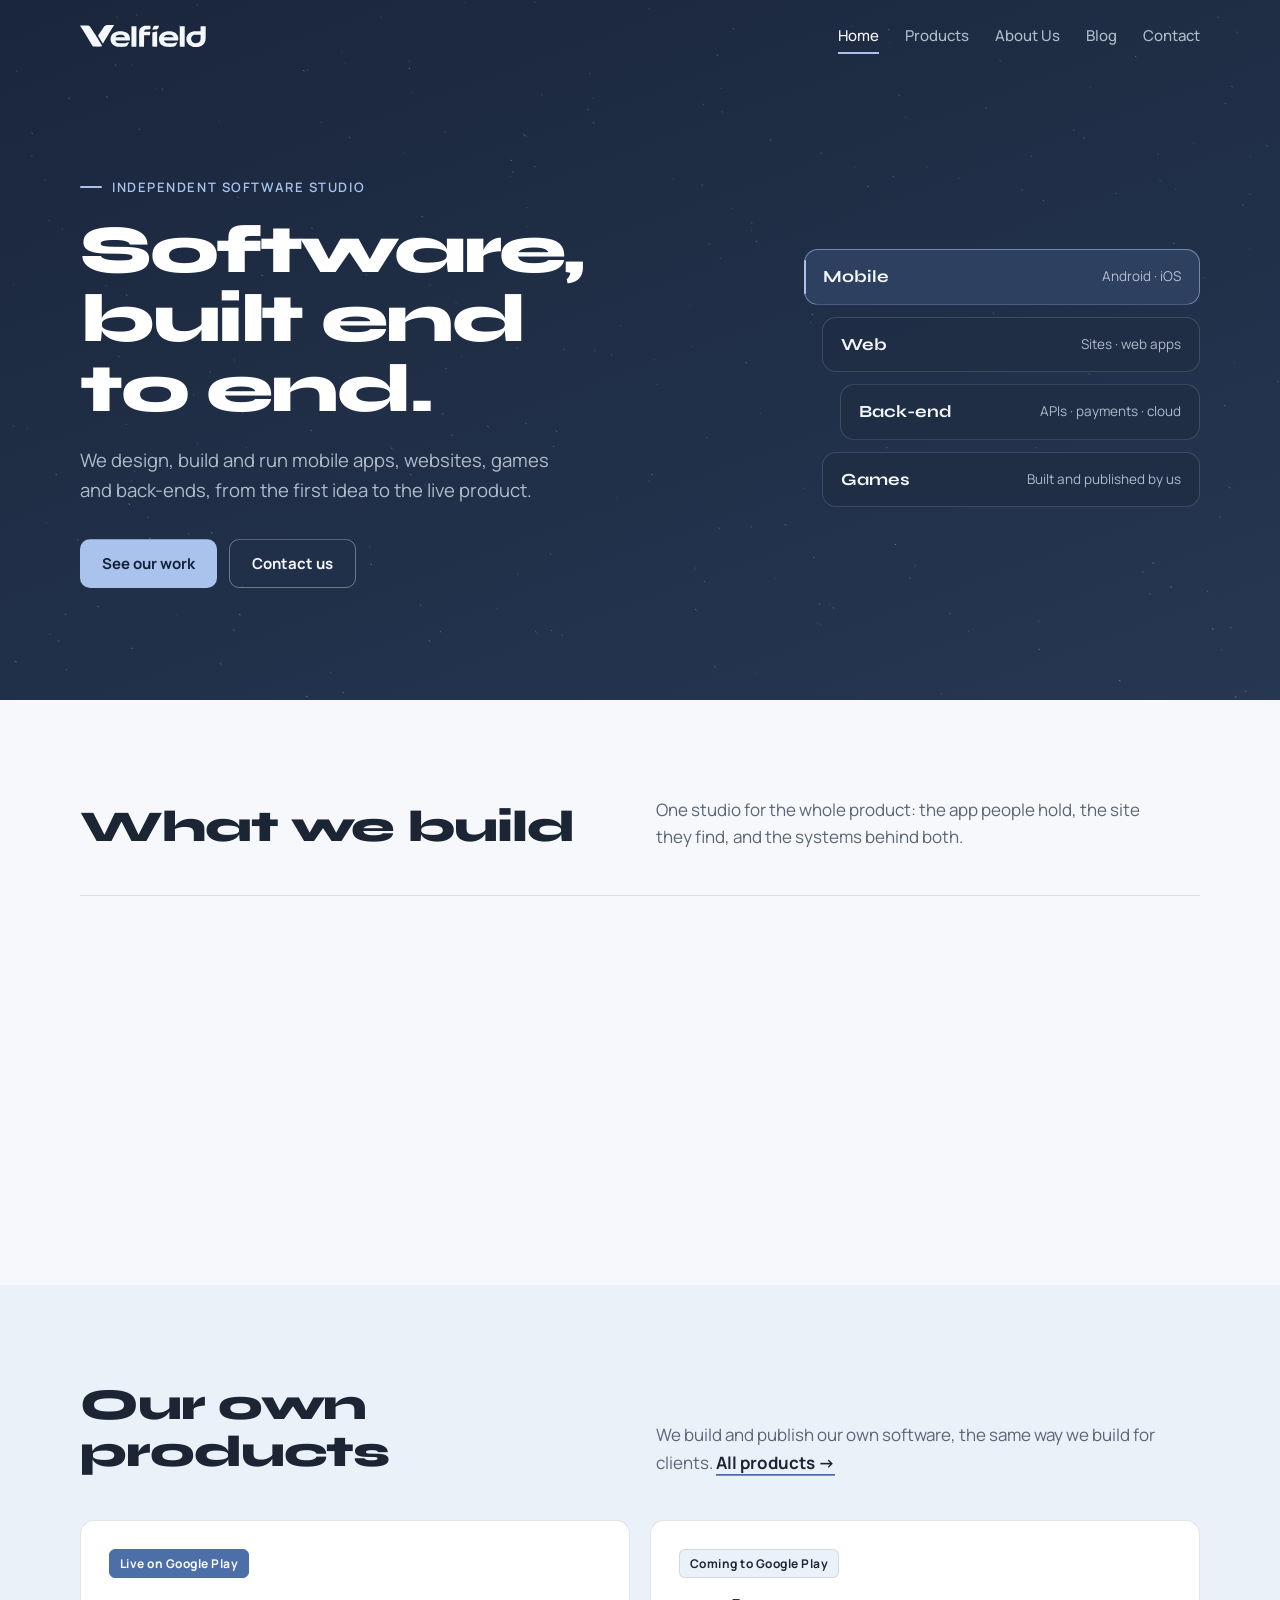
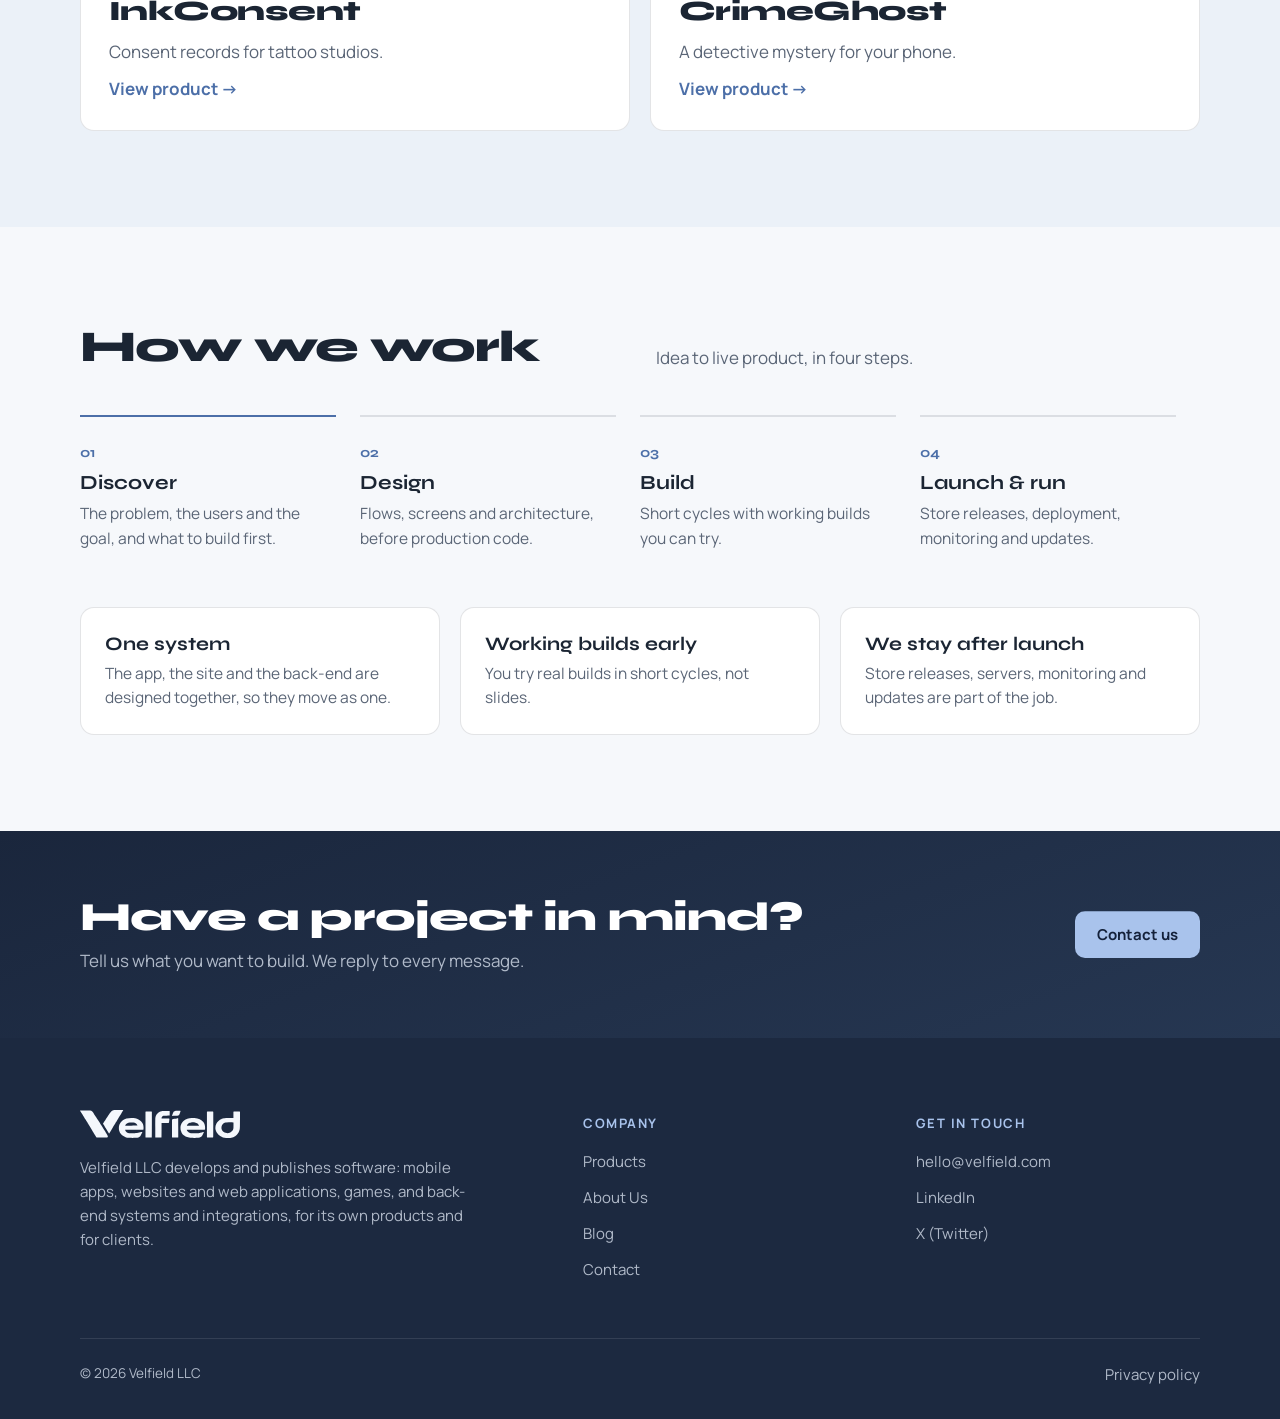
==== index.html @ 85342c50 "Soft blue palette: soft navy dark sections, light blue-white pages, muted steel-blue and pale blue a" ====
<!doctype html>
<html lang="en">
<head>
<meta charset="utf-8">
<meta name="viewport" content="width=device-width, initial-scale=1, viewport-fit=cover">
<title>Velfield: software, built end to end</title>
<meta name="description" content="Velfield LLC is an independent software studio building mobile apps, websites, games, back-ends and integrations, from the first idea to the live product.">
<meta name="theme-color" content="#1C2940">
<link rel="canonical" href="https://velfield.com/">
<meta property="og:type" content="website">
<meta property="og:site_name" content="Velfield">
<meta property="og:title" content="Velfield: software, built end to end">
<meta property="og:description" content="Velfield LLC is an independent software studio building mobile apps, websites, games, back-ends and integrations, from the first idea to the live product.">
<meta property="og:url" content="https://velfield.com/">
<meta property="og:image" content="https://velfield.com/og.png">
<meta property="og:image:width" content="1200">
<meta property="og:image:height" content="630">
<meta name="twitter:card" content="summary_large_image">
<meta name="twitter:site" content="@velfield">
<link rel="icon" href="/favicon.ico" sizes="48x48">
<link rel="icon" href="/favicon.svg" type="image/svg+xml">
<link rel="apple-touch-icon" href="/apple-touch-icon.png">
<link rel="manifest" href="/site.webmanifest">
<link rel="preconnect" href="https://fonts.googleapis.com">
<link rel="preconnect" href="https://fonts.gstatic.com" crossorigin>
<link rel="stylesheet" href="https://fonts.googleapis.com/css2?family=Syne:wght@600;700;800&family=Manrope:wght@400;500;600;700&display=swap">
<link rel="stylesheet" href="/assets/site.css?v=e7aa73ef">
<script>document.documentElement.classList.add('js')</script>
<script type="application/ld+json">{"@context":"https://schema.org","@type":"Organization","name":"Velfield LLC","url":"https://velfield.com/","logo":"https://velfield.com/icon-512.png","image":"https://velfield.com/og.png","email":"hello@velfield.com","description":"Velfield LLC develops and publishes software: mobile apps, websites and web applications, games, and back-end systems and integrations, for its own products and for clients.","founder":{"@type":"Person","name":"Yohanes Debebe Yilma","jobTitle":"Founder","email":"yohanes@velfield.com"},"sameAs":["https://www.linkedin.com/company/velfield/","https://x.com/velfield"]}</script>
</head>
<body>
<a class="skip" href="#main">Skip to content</a>
<header class="top" id="top">
  <div class="wrap bar">
    <a class="brand" href="/" aria-label="Velfield home"><svg class="wm" viewBox="696 483 2953 517" fill="currentColor" role="img" aria-label="Velfield"><path fill-rule="evenodd" d="M3471.0 998.6C3500.9 994.6 3520.6 989.1 3542.8 978.4C3569.1 965.6 3588.4 949.4 3607.5 923.8C3621.1 905.7 3633.6 880.2 3640.0 857.5C3642.9 847.1 3645.6 835.2 3646.9 827.0C3649.8 808.5 3650.0 799.2 3650.0 659.8L3650.0 516.1L3647.4 514.1C3644.8 512.0 3643.9 512.0 3589.8 512.0L3534.8 512.0L3531.9 514.9L3529.0 517.8L3529.0 573.9L3529.0 630.0L3464.4 630.0C3392.7 630.0 3378.2 630.7 3354.5 635.6C3342.7 638.0 3325.3 643.1 3317.2 646.6C3315.5 647.4 3312.3 648.7 3310.2 649.6C3268.9 667.4 3233.3 699.8 3213.2 738.1C3200.9 761.7 3195.5 783.7 3195.6 810.5C3195.7 826.6 3196.1 830.3 3199.9 849.0C3200.8 853.4 3205.2 867.6 3207.0 871.5C3218.4 897.8 3229.7 914.6 3248.9 933.5C3262.7 947.1 3270.4 953.3 3284.2 962.0C3320.8 984.8 3351.5 995.3 3397.0 1000.4C3405.3 1001.4 3460.1 1000.0 3471.0 998.6ZM1737.0 996.6C1765.1 993.4 1782.1 987.8 1796.0 977.2C1805.6 969.9 1811.4 962.4 1819.0 947.7C1840.8 905.4 1846.0 894.8 1846.0 893.3C1846.0 890.7 1841.9 887.0 1839.0 887.0C1837.6 887.0 1831.7 888.6 1825.9 890.5C1800.6 899.1 1777.4 904.7 1748.5 909.1C1735.7 911.1 1729.5 911.3 1676.3 911.7C1621.0 912.1 1617.5 912.0 1606.0 910.1C1572.8 904.4 1549.3 890.4 1537.2 868.9C1532.4 860.4 1528.6 850.4 1529.4 848.4C1529.9 847.2 1556.5 847.0 1695.5 847.0C1842.0 847.0 1861.4 846.8 1864.0 845.5C1865.7 844.6 1867.0 843.8 1867.1 843.7C1867.1 843.6 1867.7 839.0 1868.5 833.5C1872.3 806.2 1867.8 766.0 1858.2 742.1C1842.8 703.5 1817.8 677.4 1776.1 656.1C1721.7 628.4 1625.1 621.7 1554.6 640.9C1524.3 649.2 1493.5 665.5 1470.8 685.3C1449.5 704.1 1433.4 727.9 1422.6 756.7C1411.6 786.3 1410.6 832.1 1420.2 866.5C1426.9 890.7 1439.5 914.0 1455.5 932.4C1478.1 958.3 1513.5 980.0 1546.9 988.6C1561.8 992.4 1575.4 995.0 1588.0 996.5C1605.2 998.4 1720.1 998.5 1737.0 996.6ZM2878.0 996.5C2901.0 993.9 2917.1 988.5 2931.7 978.8C2944.6 970.2 2948.9 963.5 2974.6 911.7C2979.2 902.5 2983.0 894.1 2983.0 893.2C2983.0 890.2 2980.1 887.0 2977.4 887.0C2976.0 887.0 2966.5 889.7 2956.2 892.9C2933.5 900.1 2925.5 902.2 2908.0 905.4C2874.8 911.5 2874.3 911.5 2810.0 911.5C2745.8 911.5 2746.2 911.5 2726.5 905.8C2708.0 900.5 2691.1 889.5 2681.3 876.5C2676.1 869.6 2669.4 856.3 2668.4 850.8L2667.8 847.0L2831.7 847.0C2951.5 847.0 2996.6 846.7 2999.0 845.9C3004.1 844.1 3005.0 840.6 3005.6 819.2C3006.5 790.5 3004.2 773.3 2995.8 747.1C2990.9 731.8 2981.9 714.5 2973.3 704.0C2937.7 660.2 2885.0 636.5 2811.0 631.0C2784.7 629.1 2745.6 630.4 2725.8 634.0C2722.6 634.5 2717.6 635.4 2714.8 635.9C2704.6 637.7 2691.4 641.2 2678.0 645.6C2618.7 665.5 2574.1 708.7 2558.9 761.0C2553.1 781.0 2551.6 791.6 2551.6 813.5C2551.7 837.3 2553.9 852.2 2560.7 873.0C2563.2 880.6 2569.7 896.7 2571.1 898.5C2571.5 899.0 2573.3 902.2 2575.1 905.5C2584.0 922.0 2602.5 943.2 2618.3 955.1C2627.8 962.2 2647.0 973.7 2657.1 978.4C2677.1 987.4 2703.0 994.0 2731.0 996.9C2735.1 997.4 2767.1 997.8 2802.0 997.9C2851.8 998.0 2868.2 997.7 2878.0 996.5ZM2010.3 992.2C2018.1 991.6 2019.3 991.2 2021.0 989.0C2022.9 986.6 2023.0 981.4 2023.0 752.2L2023.0 517.8L2020.1 514.9L2017.2 512.0L1964.0 512.0L1910.8 512.0L1907.9 514.9L1905.0 517.8L1905.0 752.3C1905.0 981.6 1905.0 986.8 1906.9 989.1L1908.8 991.5L1942.7 992.0C1996.1 992.9 2001.0 992.9 2010.3 992.2ZM2507.8 989.7L2510.0 987.7L2510.0 813.0C2510.0 638.9 2510.0 638.3 2508.0 636.5C2506.1 634.8 2505.2 634.7 2498.2 635.8C2494.0 636.4 2488.5 637.3 2486.0 637.8C2465.4 642.1 2454.5 644.1 2442.0 646.0C2420.4 649.3 2407.9 651.9 2403.9 654.2C2401.9 655.3 2399.1 658.0 2397.7 660.3L2395.0 664.4L2395.0 826.2C2395.0 987.6 2395.0 988.0 2397.0 989.8C2398.9 991.3 2402.8 991.6 2435.8 992.0C2456.0 992.3 2479.9 992.3 2489.0 992.1C2504.0 991.8 2505.7 991.6 2507.8 989.7ZM3151.5 991.7C3152.7 991.3 3154.3 989.7 3155.3 988.1C3156.9 985.4 3157.0 970.5 3157.0 751.5L3157.0 517.8L3154.1 514.9L3151.2 512.0L3098.5 512.0L3045.8 512.0L3042.9 514.9L3040.0 517.8L3040.0 752.7L3040.0 987.7L3042.3 989.8C3044.4 991.8 3045.7 992.0 3062.5 992.2C3097.1 992.8 3149.5 992.5 3151.5 991.7ZM1193.9 990.9C1203.4 987.8 1211.0 978.8 1211.0 970.6C1211.0 962.6 1196.9 936.7 1166.0 888.0C1163.4 883.9 1157.8 874.9 1153.7 868.0C1142.1 848.7 1137.9 841.8 1135.0 837.5C1133.5 835.3 1129.4 828.8 1126.0 823.0C1122.6 817.2 1118.5 810.7 1117.0 808.5C1115.5 806.3 1111.5 799.9 1108.2 794.3C1104.9 788.8 1100.2 781.1 1097.7 777.3C1095.3 773.6 1090.2 765.5 1086.3 759.5C1082.5 753.5 1075.5 742.6 1070.9 735.4C1066.3 728.1 1056.7 713.1 1049.6 701.9C1042.4 690.7 1031.2 673.2 1024.7 663.0C1018.1 652.8 1009.6 639.5 1005.7 633.5C1001.8 627.5 993.9 615.1 988.0 606.0C968.2 575.3 942.5 535.3 938.0 528.0C930.5 515.9 917.8 505.0 903.6 498.5C889.0 491.7 893.9 492.0 791.7 492.0C740.8 492.0 698.5 492.3 697.6 492.6C694.6 493.7 696.0 497.0 705.3 511.3C721.9 536.5 734.6 556.2 741.6 567.5C745.3 573.5 749.8 580.8 751.5 583.5C753.3 586.2 758.8 595.0 763.7 603.0C768.6 611.0 775.7 622.5 779.5 628.5C783.2 634.5 790.6 646.5 795.8 655.0C801.0 663.5 812.5 682.2 821.5 696.5C841.6 728.9 840.9 727.7 875.0 784.5C890.6 810.4 904.9 834.2 907.0 837.5C909.0 840.8 913.1 847.5 916.0 852.5C918.9 857.5 923.6 865.3 926.5 870.0C929.3 874.7 933.4 881.4 935.5 885.0C937.6 888.6 940.9 894.2 943.0 897.5C945.0 900.8 952.7 913.6 960.0 926.0C967.4 938.4 976.6 953.9 980.5 960.5C984.5 967.1 989.2 975.3 991.1 978.8C994.7 985.6 998.5 988.7 1005.5 990.5C1011.7 992.0 1189.2 992.4 1193.9 990.9ZM2199.9 989.1C2202.0 986.2 2202.0 986.0 2202.0 854.6L2202.0 723.0L2265.5 723.0C2333.9 723.0 2331.8 723.1 2336.6 717.8C2338.9 715.3 2341.9 698.0 2346.0 664.1C2348.0 647.0 2347.8 645.1 2344.0 643.0C2342.8 642.4 2317.9 642.0 2272.1 642.0L2202.0 642.0L2202.0 637.0C2202.0 625.8 2207.2 613.1 2215.5 604.2C2221.1 598.1 2227.0 594.4 2236.7 590.7C2242.3 588.6 2244.2 588.6 2295.1 588.0C2345.1 587.5 2347.9 587.4 2349.9 585.6C2352.0 583.7 2352.0 583.1 2352.0 544.5L2352.0 505.3L2349.6 503.1L2347.2 500.9L2283.4 501.3C2215.6 501.7 2215.0 501.8 2195.7 507.0C2175.9 512.3 2163.0 518.1 2146.5 529.1C2118.0 548.2 2096.8 579.5 2090.2 612.5C2086.0 633.0 2086.0 633.8 2086.0 813.0L2086.0 986.7L2088.1 989.4L2090.1 992.0L2144.0 992.0L2197.9 992.0L2199.9 989.1ZM1246.5 900.2C1252.5 889.9 1259.9 877.2 1263.1 872.0C1266.2 866.8 1272.7 855.8 1277.5 847.5C1288.2 829.3 1317.7 779.5 1319.8 776.0C1324.8 768.1 1346.7 731.6 1349.3 727.0C1351.0 724.0 1355.4 716.6 1359.2 710.7C1362.9 704.7 1366.0 699.7 1366.0 699.6C1366.0 699.4 1372.4 688.8 1380.1 675.9C1387.9 663.0 1395.1 650.9 1396.2 649.0C1397.3 647.1 1401.0 641.0 1404.5 635.5C1407.9 630.0 1411.7 623.7 1413.0 621.5C1414.2 619.3 1417.4 614.1 1420.0 610.0C1422.6 605.9 1428.1 596.9 1432.2 590.0C1436.3 583.1 1441.8 574.0 1444.3 569.8C1446.9 565.5 1451.0 558.7 1453.3 554.8C1455.7 550.8 1461.4 541.4 1466.0 534.0C1470.6 526.6 1477.0 516.0 1480.3 510.5C1483.6 505.0 1487.0 499.4 1488.0 498.0C1492.3 491.8 1494.9 485.6 1493.8 484.3C1493.0 483.2 1477.7 483.0 1413.1 483.0C1334.0 483.0 1323.9 483.4 1311.4 486.5C1297.4 490.1 1278.5 502.0 1268.7 513.4C1266.1 516.4 1260.4 524.5 1256.1 531.2C1243.0 551.9 1190.5 630.9 1165.3 668.0C1143.5 700.0 1136.5 710.0 1128.0 721.0C1123.6 726.8 1120.0 732.3 1120.0 733.2C1120.0 734.2 1123.2 740.0 1127.1 746.2C1131.1 752.4 1135.5 759.5 1137.0 762.0C1138.5 764.5 1142.1 770.3 1145.0 775.0C1147.9 779.7 1152.5 787.2 1155.1 791.8C1157.8 796.3 1161.2 801.9 1162.8 804.3C1164.4 806.6 1168.0 812.4 1170.7 817.1C1173.5 821.8 1178.2 829.4 1181.2 834.1C1187.7 844.2 1201.4 866.2 1206.2 874.5C1222.2 901.7 1233.2 919.0 1234.4 919.0C1235.1 919.0 1240.5 910.6 1246.5 900.2ZM3402.0 909.9C3375.6 907.0 3353.7 896.9 3336.7 879.7C3327.1 870.0 3316.5 853.5 3313.6 843.9C3306.9 821.3 3306.2 802.5 3311.5 782.5C3314.7 770.8 3317.4 764.8 3324.3 754.5C3333.4 741.0 3341.7 733.2 3356.1 724.7C3365.0 719.5 3369.3 717.7 3381.9 714.3L3391.5 711.6L3446.5 711.4C3476.8 711.3 3507.9 711.4 3515.8 711.7L3530.0 712.3L3530.0 764.4C3530.0 820.8 3529.7 824.2 3524.4 839.0C3521.0 848.6 3518.9 852.8 3512.7 862.0C3503.2 876.2 3486.6 890.6 3470.5 898.7C3452.4 907.8 3424.5 912.4 3402.0 909.9ZM1531.4 769.9C1532.4 764.8 1538.2 754.1 1543.6 747.7C1554.0 735.0 1569.1 725.1 1586.5 719.3C1607.6 712.3 1613.7 711.5 1646.5 711.6C1670.4 711.6 1674.8 711.9 1684.5 713.9C1699.9 717.0 1712.7 721.6 1723.1 727.6C1730.9 732.2 1741.8 742.6 1747.2 750.7C1751.7 757.5 1756.0 767.4 1756.0 771.0C1756.0 773.0 1754.6 773.0 1643.4 773.0L1530.8 773.0L1531.4 769.9ZM2669.0 772.0C2669.0 769.6 2673.4 759.6 2677.0 754.2C2686.7 739.1 2705.7 725.2 2725.2 719.0C2731.1 717.0 2739.2 715.1 2750.0 712.8C2759.1 711.0 2806.9 711.0 2816.5 712.9C2858.3 721.0 2882.5 738.3 2892.4 766.9C2893.2 769.4 2893.7 771.7 2893.4 772.2C2892.7 773.4 2669.0 773.2 2669.0 772.0ZM2447.1 591.0C2466.6 590.4 2485.8 589.5 2489.8 588.9C2503.6 586.9 2518.6 580.3 2525.2 573.3C2532.0 566.1 2537.1 554.6 2546.0 526.0C2548.3 518.6 2550.6 511.5 2551.1 510.2C2552.4 507.0 2552.2 501.6 2550.8 500.2C2548.9 498.3 2462.6 498.6 2454.7 500.5C2446.5 502.4 2435.0 508.1 2430.0 512.6C2423.8 518.2 2421.0 523.0 2414.0 539.5C2410.6 547.8 2404.9 560.8 2401.4 568.6C2397.9 576.3 2395.0 583.6 2395.0 584.7C2395.0 585.8 2395.9 587.9 2397.1 589.4C2399.5 592.5 2396.8 592.4 2447.1 591.0Z"/></svg></a>
    <nav class="nav" id="nav" aria-label="Main"><a href="/" class="on" aria-current="page">Home</a><a href="/products/">Products</a><a href="/about/">About Us</a><a href="/blog/">Blog</a><a href="/contact/">Contact</a></nav>
    <button class="menu" type="button" aria-expanded="false" aria-controls="nav" aria-label="Menu"><span></span><span></span></button>
  </div>
</header>
<main id="main">
<section class="hero dark">
  <canvas class="flowfield" aria-hidden="true"></canvas>
  <div class="wrap hgrid">
    <div class="hcopy">
      <span class="eyebrow" data-a="fade-right" style="--ad:0.8s;--dl:0s">Independent software studio</span>
      <h1 data-a="fade-right" style="--ad:0.8s;--dl:0.05s">Software,<br>built end to&nbsp;end.</h1>
      <p class="lead" data-a="fade-right" style="--ad:0.8s;--dl:0.1s">We design, build and run mobile apps, websites, games and back-ends, from the first idea to the live product.</p>
      <div class="actions" data-a="fade-right" style="--ad:0.8s;--dl:0.2s"><a class="btn pink" href="/products/">See our work</a><a class="btn line" href="/contact/">Contact us</a></div>
    </div>
    <div class="stack" aria-label="What we cover">
      <div class="chip c1" data-a="fade-left" style="--ad:0.7s;--dl:0.2s"><b>Mobile</b><span>Android · iOS</span></div>
      <div class="chip c2" data-a="fade-left" style="--ad:0.7s;--dl:0.32s"><b>Web</b><span>Sites · web apps</span></div>
      <div class="chip c3" data-a="fade-left" style="--ad:0.7s;--dl:0.44s"><b>Back-end</b><span>APIs · payments · cloud</span></div>
      <div class="chip c4" data-a="fade-left" style="--ad:0.7s;--dl:0.56s"><b>Games</b><span>Built and published by us</span></div>
    </div>
  </div>
</section>

<section class="band light">
  <div class="wrap">
    <div class="shead"><h2 data-a="fade-down" style="--ad:0.8s;--dl:0s">What we build</h2><p data-a="fade-left" style="--ad:.8s;--dl:.1s">One studio for the whole product: the app people hold, the site they find, and the systems behind both.</p></div>
    <div class="svcs"><article class="svc" data-a="clip-down" style="--ad:0.6s;--dl:0.0s"><span class="snum">01</span><div><h3>Mobile apps</h3><p>Android and iOS apps, native and cross-platform, built to feel fast and ship cleanly through the stores.</p></div></article><article class="svc" data-a="clip-down" style="--ad:0.6s;--dl:0.1s"><span class="snum">02</span><div><h3>Websites &amp; web apps</h3><p>From fast company sites to full web products with accounts, dashboards and real-time features.</p></div></article><article class="svc" data-a="clip-down" style="--ad:0.6s;--dl:0.0s"><span class="snum">03</span><div><h3>Back-ends &amp; integrations</h3><p>APIs, databases, payments and cloud services, wired together so the whole system moves as one.</p></div></article><article class="svc" data-a="clip-down" style="--ad:0.6s;--dl:0.1s"><span class="snum">04</span><div><h3>Games we publish</h3><p>Mobile games with story, puzzles and polish, built and published by us.</p></div></article></div>
  </div>
</section>

<section class="band tint">
  <div class="wrap">
    <div class="shead"><h2 data-a="fade-down" style="--ad:0.8s;--dl:0s">Our own products</h2><p data-a="fade-left" style="--ad:.8s;--dl:.1s">We build and publish our own software, the same way we build for clients. <a href="/products/">All products →</a></p></div>
    <div class="pcards"><a class="pcard" data-a="fade-up" style="--ad:.6s;--dl:0.00s" href="/products/#inkconsent"><span class="status live">Live on Google Play</span><h3>InkConsent</h3><p>Consent records for tattoo studios.</p><span class="arrow">View product →</span></a><a class="pcard" data-a="fade-up" style="--ad:.6s;--dl:0.12s" href="/products/#crimeghost"><span class="status">Coming to Google Play</span><h3>CrimeGhost</h3><p>A detective mystery for your phone.</p><span class="arrow">View product →</span></a></div>
  </div>
</section>

<section class="band light">
  <div class="wrap">
    <div class="shead"><h2 data-a="fade-down" style="--ad:0.8s;--dl:0s">How we work</h2><p data-a="fade-left" style="--ad:.8s;--dl:.1s">Idea to live product, in four steps.</p></div>
    <ol class="steps"><li data-a="fade-right" style="--ad:0.6s;--dl:0.0s"><span class="num">01</span><h3>Discover</h3><p>The problem, the users and the goal, and what to build first.</p></li><li data-a="fade-right" style="--ad:0.6s;--dl:0.1s"><span class="num">02</span><h3>Design</h3><p>Flows, screens and architecture, before production code.</p></li><li data-a="fade-right" style="--ad:0.6s;--dl:0.2s"><span class="num">03</span><h3>Build</h3><p>Short cycles with working builds you can try.</p></li><li data-a="fade-right" style="--ad:0.6s;--dl:0.3s"><span class="num">04</span><h3>Launch &amp; run</h3><p>Store releases, deployment, monitoring and updates.</p></li></ol>
    <div class="pris"><div class="pri" data-a="fade-up" style="--ad:0.6s;--dl:0.0s"><h3>One system</h3><p>The app, the site and the back-end are designed together, so they move as one.</p></div><div class="pri" data-a="fade-up" style="--ad:0.6s;--dl:0.1s"><h3>Working builds early</h3><p>You try real builds in short cycles, not slides.</p></div><div class="pri" data-a="fade-up" style="--ad:0.6s;--dl:0.2s"><h3>We stay after launch</h3><p>Store releases, servers, monitoring and updates are part of the job.</p></div></div>
  </div>
</section>
<section class="ctaband">
  <div class="wrap ctain">
    <div data-a="fade-right" style="--ad:0.8s;--dl:0s"><h2>Have a project in mind?</h2><p>Tell us what you want to build. We reply to every message.</p></div>
    <a data-a="fade-left" style="--ad:.8s;--dl:.1s" class="btn pink" href="/contact/">Contact us</a>
  </div>
</section>
</main>
<footer class="foot">
  <div class="wrap">
    <div class="fgrid">
      <div class="fbrand">
        <a class="brand" href="/" aria-label="Velfield home"><svg class="wm" viewBox="696 483 2953 517" fill="currentColor" role="img" aria-label="Velfield"><path fill-rule="evenodd" d="M3471.0 998.6C3500.9 994.6 3520.6 989.1 3542.8 978.4C3569.1 965.6 3588.4 949.4 3607.5 923.8C3621.1 905.7 3633.6 880.2 3640.0 857.5C3642.9 847.1 3645.6 835.2 3646.9 827.0C3649.8 808.5 3650.0 799.2 3650.0 659.8L3650.0 516.1L3647.4 514.1C3644.8 512.0 3643.9 512.0 3589.8 512.0L3534.8 512.0L3531.9 514.9L3529.0 517.8L3529.0 573.9L3529.0 630.0L3464.4 630.0C3392.7 630.0 3378.2 630.7 3354.5 635.6C3342.7 638.0 3325.3 643.1 3317.2 646.6C3315.5 647.4 3312.3 648.7 3310.2 649.6C3268.9 667.4 3233.3 699.8 3213.2 738.1C3200.9 761.7 3195.5 783.7 3195.6 810.5C3195.7 826.6 3196.1 830.3 3199.9 849.0C3200.8 853.4 3205.2 867.6 3207.0 871.5C3218.4 897.8 3229.7 914.6 3248.9 933.5C3262.7 947.1 3270.4 953.3 3284.2 962.0C3320.8 984.8 3351.5 995.3 3397.0 1000.4C3405.3 1001.4 3460.1 1000.0 3471.0 998.6ZM1737.0 996.6C1765.1 993.4 1782.1 987.8 1796.0 977.2C1805.6 969.9 1811.4 962.4 1819.0 947.7C1840.8 905.4 1846.0 894.8 1846.0 893.3C1846.0 890.7 1841.9 887.0 1839.0 887.0C1837.6 887.0 1831.7 888.6 1825.9 890.5C1800.6 899.1 1777.4 904.7 1748.5 909.1C1735.7 911.1 1729.5 911.3 1676.3 911.7C1621.0 912.1 1617.5 912.0 1606.0 910.1C1572.8 904.4 1549.3 890.4 1537.2 868.9C1532.4 860.4 1528.6 850.4 1529.4 848.4C1529.9 847.2 1556.5 847.0 1695.5 847.0C1842.0 847.0 1861.4 846.8 1864.0 845.5C1865.7 844.6 1867.0 843.8 1867.1 843.7C1867.1 843.6 1867.7 839.0 1868.5 833.5C1872.3 806.2 1867.8 766.0 1858.2 742.1C1842.8 703.5 1817.8 677.4 1776.1 656.1C1721.7 628.4 1625.1 621.7 1554.6 640.9C1524.3 649.2 1493.5 665.5 1470.8 685.3C1449.5 704.1 1433.4 727.9 1422.6 756.7C1411.6 786.3 1410.6 832.1 1420.2 866.5C1426.9 890.7 1439.5 914.0 1455.5 932.4C1478.1 958.3 1513.5 980.0 1546.9 988.6C1561.8 992.4 1575.4 995.0 1588.0 996.5C1605.2 998.4 1720.1 998.5 1737.0 996.6ZM2878.0 996.5C2901.0 993.9 2917.1 988.5 2931.7 978.8C2944.6 970.2 2948.9 963.5 2974.6 911.7C2979.2 902.5 2983.0 894.1 2983.0 893.2C2983.0 890.2 2980.1 887.0 2977.4 887.0C2976.0 887.0 2966.5 889.7 2956.2 892.9C2933.5 900.1 2925.5 902.2 2908.0 905.4C2874.8 911.5 2874.3 911.5 2810.0 911.5C2745.8 911.5 2746.2 911.5 2726.5 905.8C2708.0 900.5 2691.1 889.5 2681.3 876.5C2676.1 869.6 2669.4 856.3 2668.4 850.8L2667.8 847.0L2831.7 847.0C2951.5 847.0 2996.6 846.7 2999.0 845.9C3004.1 844.1 3005.0 840.6 3005.6 819.2C3006.5 790.5 3004.2 773.3 2995.8 747.1C2990.9 731.8 2981.9 714.5 2973.3 704.0C2937.7 660.2 2885.0 636.5 2811.0 631.0C2784.7 629.1 2745.6 630.4 2725.8 634.0C2722.6 634.5 2717.6 635.4 2714.8 635.9C2704.6 637.7 2691.4 641.2 2678.0 645.6C2618.7 665.5 2574.1 708.7 2558.9 761.0C2553.1 781.0 2551.6 791.6 2551.6 813.5C2551.7 837.3 2553.9 852.2 2560.7 873.0C2563.2 880.6 2569.7 896.7 2571.1 898.5C2571.5 899.0 2573.3 902.2 2575.1 905.5C2584.0 922.0 2602.5 943.2 2618.3 955.1C2627.8 962.2 2647.0 973.7 2657.1 978.4C2677.1 987.4 2703.0 994.0 2731.0 996.9C2735.1 997.4 2767.1 997.8 2802.0 997.9C2851.8 998.0 2868.2 997.7 2878.0 996.5ZM2010.3 992.2C2018.1 991.6 2019.3 991.2 2021.0 989.0C2022.9 986.6 2023.0 981.4 2023.0 752.2L2023.0 517.8L2020.1 514.9L2017.2 512.0L1964.0 512.0L1910.8 512.0L1907.9 514.9L1905.0 517.8L1905.0 752.3C1905.0 981.6 1905.0 986.8 1906.9 989.1L1908.8 991.5L1942.7 992.0C1996.1 992.9 2001.0 992.9 2010.3 992.2ZM2507.8 989.7L2510.0 987.7L2510.0 813.0C2510.0 638.9 2510.0 638.3 2508.0 636.5C2506.1 634.8 2505.2 634.7 2498.2 635.8C2494.0 636.4 2488.5 637.3 2486.0 637.8C2465.4 642.1 2454.5 644.1 2442.0 646.0C2420.4 649.3 2407.9 651.9 2403.9 654.2C2401.9 655.3 2399.1 658.0 2397.7 660.3L2395.0 664.4L2395.0 826.2C2395.0 987.6 2395.0 988.0 2397.0 989.8C2398.9 991.3 2402.8 991.6 2435.8 992.0C2456.0 992.3 2479.9 992.3 2489.0 992.1C2504.0 991.8 2505.7 991.6 2507.8 989.7ZM3151.5 991.7C3152.7 991.3 3154.3 989.7 3155.3 988.1C3156.9 985.4 3157.0 970.5 3157.0 751.5L3157.0 517.8L3154.1 514.9L3151.2 512.0L3098.5 512.0L3045.8 512.0L3042.9 514.9L3040.0 517.8L3040.0 752.7L3040.0 987.7L3042.3 989.8C3044.4 991.8 3045.7 992.0 3062.5 992.2C3097.1 992.8 3149.5 992.5 3151.5 991.7ZM1193.9 990.9C1203.4 987.8 1211.0 978.8 1211.0 970.6C1211.0 962.6 1196.9 936.7 1166.0 888.0C1163.4 883.9 1157.8 874.9 1153.7 868.0C1142.1 848.7 1137.9 841.8 1135.0 837.5C1133.5 835.3 1129.4 828.8 1126.0 823.0C1122.6 817.2 1118.5 810.7 1117.0 808.5C1115.5 806.3 1111.5 799.9 1108.2 794.3C1104.9 788.8 1100.2 781.1 1097.7 777.3C1095.3 773.6 1090.2 765.5 1086.3 759.5C1082.5 753.5 1075.5 742.6 1070.9 735.4C1066.3 728.1 1056.7 713.1 1049.6 701.9C1042.4 690.7 1031.2 673.2 1024.7 663.0C1018.1 652.8 1009.6 639.5 1005.7 633.5C1001.8 627.5 993.9 615.1 988.0 606.0C968.2 575.3 942.5 535.3 938.0 528.0C930.5 515.9 917.8 505.0 903.6 498.5C889.0 491.7 893.9 492.0 791.7 492.0C740.8 492.0 698.5 492.3 697.6 492.6C694.6 493.7 696.0 497.0 705.3 511.3C721.9 536.5 734.6 556.2 741.6 567.5C745.3 573.5 749.8 580.8 751.5 583.5C753.3 586.2 758.8 595.0 763.7 603.0C768.6 611.0 775.7 622.5 779.5 628.5C783.2 634.5 790.6 646.5 795.8 655.0C801.0 663.5 812.5 682.2 821.5 696.5C841.6 728.9 840.9 727.7 875.0 784.5C890.6 810.4 904.9 834.2 907.0 837.5C909.0 840.8 913.1 847.5 916.0 852.5C918.9 857.5 923.6 865.3 926.5 870.0C929.3 874.7 933.4 881.4 935.5 885.0C937.6 888.6 940.9 894.2 943.0 897.5C945.0 900.8 952.7 913.6 960.0 926.0C967.4 938.4 976.6 953.9 980.5 960.5C984.5 967.1 989.2 975.3 991.1 978.8C994.7 985.6 998.5 988.7 1005.5 990.5C1011.7 992.0 1189.2 992.4 1193.9 990.9ZM2199.9 989.1C2202.0 986.2 2202.0 986.0 2202.0 854.6L2202.0 723.0L2265.5 723.0C2333.9 723.0 2331.8 723.1 2336.6 717.8C2338.9 715.3 2341.9 698.0 2346.0 664.1C2348.0 647.0 2347.8 645.1 2344.0 643.0C2342.8 642.4 2317.9 642.0 2272.1 642.0L2202.0 642.0L2202.0 637.0C2202.0 625.8 2207.2 613.1 2215.5 604.2C2221.1 598.1 2227.0 594.4 2236.7 590.7C2242.3 588.6 2244.2 588.6 2295.1 588.0C2345.1 587.5 2347.9 587.4 2349.9 585.6C2352.0 583.7 2352.0 583.1 2352.0 544.5L2352.0 505.3L2349.6 503.1L2347.2 500.9L2283.4 501.3C2215.6 501.7 2215.0 501.8 2195.7 507.0C2175.9 512.3 2163.0 518.1 2146.5 529.1C2118.0 548.2 2096.8 579.5 2090.2 612.5C2086.0 633.0 2086.0 633.8 2086.0 813.0L2086.0 986.7L2088.1 989.4L2090.1 992.0L2144.0 992.0L2197.9 992.0L2199.9 989.1ZM1246.5 900.2C1252.5 889.9 1259.9 877.2 1263.1 872.0C1266.2 866.8 1272.7 855.8 1277.5 847.5C1288.2 829.3 1317.7 779.5 1319.8 776.0C1324.8 768.1 1346.7 731.6 1349.3 727.0C1351.0 724.0 1355.4 716.6 1359.2 710.7C1362.9 704.7 1366.0 699.7 1366.0 699.6C1366.0 699.4 1372.4 688.8 1380.1 675.9C1387.9 663.0 1395.1 650.9 1396.2 649.0C1397.3 647.1 1401.0 641.0 1404.5 635.5C1407.9 630.0 1411.7 623.7 1413.0 621.5C1414.2 619.3 1417.4 614.1 1420.0 610.0C1422.6 605.9 1428.1 596.9 1432.2 590.0C1436.3 583.1 1441.8 574.0 1444.3 569.8C1446.9 565.5 1451.0 558.7 1453.3 554.8C1455.7 550.8 1461.4 541.4 1466.0 534.0C1470.6 526.6 1477.0 516.0 1480.3 510.5C1483.6 505.0 1487.0 499.4 1488.0 498.0C1492.3 491.8 1494.9 485.6 1493.8 484.3C1493.0 483.2 1477.7 483.0 1413.1 483.0C1334.0 483.0 1323.9 483.4 1311.4 486.5C1297.4 490.1 1278.5 502.0 1268.7 513.4C1266.1 516.4 1260.4 524.5 1256.1 531.2C1243.0 551.9 1190.5 630.9 1165.3 668.0C1143.5 700.0 1136.5 710.0 1128.0 721.0C1123.6 726.8 1120.0 732.3 1120.0 733.2C1120.0 734.2 1123.2 740.0 1127.1 746.2C1131.1 752.4 1135.5 759.5 1137.0 762.0C1138.5 764.5 1142.1 770.3 1145.0 775.0C1147.9 779.7 1152.5 787.2 1155.1 791.8C1157.8 796.3 1161.2 801.9 1162.8 804.3C1164.4 806.6 1168.0 812.4 1170.7 817.1C1173.5 821.8 1178.2 829.4 1181.2 834.1C1187.7 844.2 1201.4 866.2 1206.2 874.5C1222.2 901.7 1233.2 919.0 1234.4 919.0C1235.1 919.0 1240.5 910.6 1246.5 900.2ZM3402.0 909.9C3375.6 907.0 3353.7 896.9 3336.7 879.7C3327.1 870.0 3316.5 853.5 3313.6 843.9C3306.9 821.3 3306.2 802.5 3311.5 782.5C3314.7 770.8 3317.4 764.8 3324.3 754.5C3333.4 741.0 3341.7 733.2 3356.1 724.7C3365.0 719.5 3369.3 717.7 3381.9 714.3L3391.5 711.6L3446.5 711.4C3476.8 711.3 3507.9 711.4 3515.8 711.7L3530.0 712.3L3530.0 764.4C3530.0 820.8 3529.7 824.2 3524.4 839.0C3521.0 848.6 3518.9 852.8 3512.7 862.0C3503.2 876.2 3486.6 890.6 3470.5 898.7C3452.4 907.8 3424.5 912.4 3402.0 909.9ZM1531.4 769.9C1532.4 764.8 1538.2 754.1 1543.6 747.7C1554.0 735.0 1569.1 725.1 1586.5 719.3C1607.6 712.3 1613.7 711.5 1646.5 711.6C1670.4 711.6 1674.8 711.9 1684.5 713.9C1699.9 717.0 1712.7 721.6 1723.1 727.6C1730.9 732.2 1741.8 742.6 1747.2 750.7C1751.7 757.5 1756.0 767.4 1756.0 771.0C1756.0 773.0 1754.6 773.0 1643.4 773.0L1530.8 773.0L1531.4 769.9ZM2669.0 772.0C2669.0 769.6 2673.4 759.6 2677.0 754.2C2686.7 739.1 2705.7 725.2 2725.2 719.0C2731.1 717.0 2739.2 715.1 2750.0 712.8C2759.1 711.0 2806.9 711.0 2816.5 712.9C2858.3 721.0 2882.5 738.3 2892.4 766.9C2893.2 769.4 2893.7 771.7 2893.4 772.2C2892.7 773.4 2669.0 773.2 2669.0 772.0ZM2447.1 591.0C2466.6 590.4 2485.8 589.5 2489.8 588.9C2503.6 586.9 2518.6 580.3 2525.2 573.3C2532.0 566.1 2537.1 554.6 2546.0 526.0C2548.3 518.6 2550.6 511.5 2551.1 510.2C2552.4 507.0 2552.2 501.6 2550.8 500.2C2548.9 498.3 2462.6 498.6 2454.7 500.5C2446.5 502.4 2435.0 508.1 2430.0 512.6C2423.8 518.2 2421.0 523.0 2414.0 539.5C2410.6 547.8 2404.9 560.8 2401.4 568.6C2397.9 576.3 2395.0 583.6 2395.0 584.7C2395.0 585.8 2395.9 587.9 2397.1 589.4C2399.5 592.5 2396.8 592.4 2447.1 591.0Z"/></svg></a>
        <p>Velfield LLC develops and publishes software: mobile apps, websites and web applications, games, and back-end systems and integrations, for its own products and for clients.</p>
      </div>
      <nav class="fcol" aria-label="Company"><h2>Company</h2><a href="/products/">Products</a><a href="/about/">About Us</a><a href="/blog/">Blog</a><a href="/contact/">Contact</a></nav>
      <div class="fcol"><h2>Get in touch</h2><a href="mailto:hello@velfield.com">hello@velfield.com</a><a href="https://www.linkedin.com/company/velfield/" rel="me noopener" target="_blank">LinkedIn</a><a href="https://x.com/velfield" rel="me noopener" target="_blank">X (Twitter)</a></div>
    </div>
    <div class="fbase"><span>© 2026 Velfield LLC</span><a href="/privacy/">Privacy policy</a></div>
  </div>
</footer>
<script src="/assets/site.js?v=a40c48cb" defer></script>
</body>
</html>
---- assets/site.css ----
/* Velfield site. Own identity: ink-plum night sky with a berry glow, lavender-white pages, pink accent; Syne headings, Manrope text. */
:root{
  --ink:#1C2940; --navy2:#263752; --pink:#A9C3EC; --pink-d:#4C6FA8;
  --blue:#4C6FA8; --blue-h:#3D5E94; --sky-soft:#A9C3EC; --sky-soft-h:#C2D5F2;
  --light:#F6F8FB; --tint:#EBF1F8; --white:#fff;
  --text:#1B2533; --muted:#5A6576; --rule:rgba(27,37,51,.12);
  --on-dark:#F4F7FC; --on-dark-2:rgba(228,236,248,.74);
  --sky:linear-gradient(160deg,#1A263C 0%,#263752 100%);
  --display:"Syne",system-ui,sans-serif; --body:"Manrope",system-ui,-apple-system,"Segoe UI",sans-serif;
  --wrap:1120px; --r:14px; --ease:cubic-bezier(.2,.7,.2,1);
  color-scheme:light;
}
*{box-sizing:border-box}
html{-webkit-text-size-adjust:100%;scroll-behavior:smooth}
body{margin:0;background:var(--light);color:var(--text);font:400 17px/1.6 var(--body);-webkit-font-smoothing:antialiased}
a{color:inherit}
img,svg{max-width:100%}
h1,h2,h3{font-family:var(--display);text-wrap:balance}
.skip{position:absolute;left:-999px;top:8px;background:var(--blue);color:#fff;padding:10px 16px;border-radius:8px;z-index:100}
.skip:focus{left:16px}
:focus-visible{outline:2px solid currentColor;outline-offset:3px;border-radius:6px}
.wrap{width:100%;max-width:calc(var(--wrap) + 2*max(24px,env(safe-area-inset-left,0px)));margin:0 auto;padding-left:max(24px,env(safe-area-inset-left,0px));padding-right:max(24px,env(safe-area-inset-right,0px))}
.dark{background:var(--sky);color:var(--on-dark)}

/* header: full-width bar, underline for the current page, pink call to action */
.top{position:fixed;inset:0 0 auto;z-index:50;padding-top:env(safe-area-inset-top,0px);transition:background .3s,border-color .3s;border-bottom:1px solid transparent;color:var(--on-dark)}
.top.scrolled{background:rgba(28,41,64,.94);backdrop-filter:blur(12px);-webkit-backdrop-filter:blur(12px);border-color:rgba(255,255,255,.1)}
.bar{display:flex;align-items:center;justify-content:space-between;gap:20px;height:72px}
.brand{display:flex;color:inherit;text-decoration:none}
.top .wm{height:22px;width:auto;display:block}
.nav{display:flex;align-items:center;gap:26px}
.nav a:not(.btn){font:500 15px var(--body);text-decoration:none;color:var(--on-dark-2);padding:6px 0;border-bottom:2px solid transparent;transition:color .2s,border-color .2s}
.nav a:not(.btn):hover{color:var(--on-dark)}
.nav a.on{color:var(--on-dark);border-color:var(--sky-soft)}
.navcta{margin-left:6px;padding:10px 18px!important;font-size:14px!important}
.menu{display:none;width:44px;height:44px;border:1px solid rgba(255,255,255,.25);border-radius:10px;background:transparent;color:inherit;cursor:pointer;padding:0;position:relative}
.menu span{position:absolute;left:12px;right:12px;height:1.6px;background:currentColor;border-radius:2px;transition:transform .25s}
.menu span:first-child{top:17px}.menu span:last-child{top:25px}
@media (max-width:860px){
  .menu{display:block}
  .nav{position:absolute;top:72px;left:0;right:0;flex-direction:column;align-items:stretch;gap:0;background:var(--ink);padding:8px max(24px,env(safe-area-inset-left,0px)) 20px;border-bottom:1px solid rgba(255,255,255,.1);display:none}
  .nav a:not(.btn){padding:14px 0;font-size:17px;border-bottom:1px solid rgba(255,255,255,.08)}
  .nav a.on{color:var(--sky-soft);border-color:rgba(255,255,255,.08);font-weight:700}
  .navcta{margin:16px 0 0;justify-content:center}
  .top.open{background:var(--ink)}
  .top.open .nav{display:flex}
  .top.open .menu span:first-child{transform:translateY(4px) rotate(45deg)}
  .top.open .menu span:last-child{transform:translateY(-4px) rotate(-45deg)}
}

/* buttons */
.btn{display:inline-flex;align-items:center;gap:8px;font:700 15px var(--body);padding:13px 22px;border-radius:10px;text-decoration:none;transition:background .2s,color .2s,border-color .2s}
.btn.pink{background:var(--sky-soft);color:#14213A}
.btn.pink:hover{background:var(--sky-soft-h)}
.pill,.light .btn.pink,.paper .btn.pink{background:var(--blue);color:#fff}
.pill:hover,.light .btn.pink:hover,.paper .btn.pink:hover{background:var(--blue-h)}
.btn.line{border:1.5px solid rgba(255,255,255,.35);color:var(--on-dark)}
.btn.line:hover{border-color:var(--on-dark)}
.pill{display:inline-flex;align-items:center;gap:8px;font:700 15px var(--body);padding:13px 22px;border-radius:10px;text-decoration:none}

/* hero */
.hero{padding:168px 0 112px}
.hgrid{display:grid;grid-template-columns:1.25fr .75fr;gap:64px;align-items:center}
.eyebrow{display:inline-flex;align-items:center;gap:10px;font:600 13px var(--body);letter-spacing:.12em;text-transform:uppercase;color:var(--sky-soft)}
.eyebrow::before{content:"";width:22px;height:2px;background:currentColor;border-radius:2px}
.hero h1{font:800 clamp(38px,5.6vw,68px)/1.02 var(--display);letter-spacing:-.035em;margin:20px 0 22px;color:var(--white)}
.lead{font-size:18.5px;line-height:1.6;margin:0;max-width:44ch;color:var(--on-dark-2)}
.actions{display:flex;flex-wrap:wrap;gap:12px;margin-top:34px}
.stack{display:flex;flex-direction:column;gap:12px}
.chip{display:flex;justify-content:space-between;align-items:center;gap:16px;padding:16px 18px;border-radius:var(--r);background:rgba(255,255,255,.06);border:1px solid rgba(255,255,255,.14)}
.chip b{font:700 17px var(--display)}
.chip span{font-size:13.5px;color:var(--on-dark-2);text-align:right}
.chip.c1{border-left:3px solid var(--pink)}
.c2{margin-left:18px}.c3{margin-left:36px}.c4{margin-left:18px}
.phero{padding:150px 0 72px}
.phero h1{font:800 clamp(36px,5.4vw,60px)/1.05 var(--display);letter-spacing:-.03em;margin:16px 0 16px;color:var(--white)}

/* sections */
.band{padding:96px 0}
.light,.paper{background:var(--light)}
.tint{background:var(--tint)}
.shead{display:grid;grid-template-columns:1fr 1fr;gap:32px;align-items:end;margin-bottom:44px}
.shead h2,.sh{font:800 clamp(30px,4vw,44px)/1.08 var(--display);letter-spacing:-.025em;margin:0;color:var(--text)}
.shead p{margin:0;color:var(--muted);max-width:52ch}
.shead p a{color:var(--text);font-weight:700;text-decoration:none;border-bottom:2px solid var(--blue)}
.center{text-align:center}

/* services: numbered 2x2 */
.svcs{display:grid;grid-template-columns:repeat(2,minmax(0,1fr));gap:0;border-top:1px solid var(--rule)}
.svc{display:grid;grid-template-columns:56px 1fr;gap:12px;padding:30px 28px 30px 0;border-bottom:1px solid var(--rule)}
.svc:nth-child(odd){border-right:1px solid var(--rule)}
.svc:nth-child(even){padding-left:28px}
.snum{font:700 14px var(--display);color:var(--pink-d);padding-top:4px}
.svc h3{font:700 22px/1.2 var(--display);margin:0 0 8px}
.svc p{margin:0;color:var(--muted);font-size:16px}

/* product cards (home) */
.pcards{display:grid;grid-template-columns:repeat(2,minmax(0,1fr));gap:20px}
.pcard{display:flex;flex-direction:column;gap:10px;padding:28px;border-radius:var(--r);background:var(--white);border:1px solid var(--rule);text-decoration:none;transition:border-color .2s,transform .2s}
.pcard:hover{border-color:var(--blue);transform:translateY(-2px)}
.pcard h3{font:800 28px var(--display);margin:6px 0 0;letter-spacing:-.02em}
.pcard p{margin:0;color:var(--muted);flex:1}
.arrow{font-weight:700;color:var(--blue)}
.status{align-self:flex-start;display:inline-block;font:700 12px var(--body);letter-spacing:.04em;padding:5px 10px;border-radius:6px;background:var(--tint);color:var(--text);border:1px solid var(--rule)}
.status.live{background:var(--blue);color:#fff;border-color:var(--blue)}

/* products page rows */
.prods{display:flex;flex-direction:column;gap:20px}
.prod{display:grid;grid-template-columns:.8fr 1.2fr;gap:32px;background:var(--white);border:1px solid var(--rule);border-radius:var(--r);padding:32px;scroll-margin-top:96px}
.prod h3{font:800 30px/1.1 var(--display);margin:12px 0 6px;letter-spacing:-.02em}
.kind{font-size:14px;color:var(--muted)}
.pbody p{margin:0 0 16px}
.tags{display:flex;flex-wrap:wrap;gap:8px;margin-bottom:16px}
.tags span{font:600 13px var(--body);background:var(--tint);color:var(--text);padding:5px 11px;border-radius:6px}
.plinks{display:flex;flex-wrap:wrap;gap:8px 22px}
.plink{font:700 15px var(--body);color:var(--text);text-decoration:none;border-bottom:2px solid var(--blue)}
.plink:hover{color:var(--muted)}

/* steps + principles */
.steps{list-style:none;margin:0;padding:0;display:grid;grid-template-columns:repeat(4,minmax(0,1fr));gap:0;counter-reset:s}
.steps li{padding:0 24px 0 0;position:relative;min-width:0}
.steps li::before{content:"";display:block;height:2px;background:var(--rule);margin-bottom:20px}
.steps li:first-child::before{background:var(--blue)}
.num{font:700 14px var(--display);color:var(--pink-d)}
.steps h3{font:700 20px var(--display);margin:6px 0 6px}
.steps p{margin:0;color:var(--muted);font-size:15.5px}
.pris{display:grid;grid-template-columns:repeat(3,minmax(0,1fr));gap:20px;margin-top:56px}
.pri{background:var(--white);border:1px solid var(--rule);border-radius:var(--r);padding:24px}
.pri h3{font:700 19px var(--display);margin:0 0 6px}
.pri p{margin:0;color:var(--muted);font-size:15.5px}

/* call to action band */
.ctaband{background:var(--sky);color:var(--on-dark);padding:64px 0}
.ctain{display:flex;justify-content:space-between;align-items:center;gap:24px;flex-wrap:wrap}
.ctaband h2{font:800 clamp(28px,3.6vw,40px)/1.1 var(--display);margin:0 0 8px;color:var(--white);letter-spacing:-.02em}
.ctaband p{margin:0;color:var(--on-dark-2)}

/* prose, about, blog, contact */
.two{display:grid;grid-template-columns:1.4fr .8fr;gap:56px;align-items:start}
.two.tight{grid-template-columns:1fr 1fr;margin-top:56px}
.prose{min-width:0}
.prose h2{font:700 26px/1.2 var(--display);margin:0 0 12px;letter-spacing:-.015em}
.prose * + h2{margin-top:40px}
.prose p,.prose li{font-size:17px;line-height:1.7;max-width:65ch}
.prose p{margin:0 0 14px}
.prose ul{padding-left:20px;margin:0}
.prose a{color:var(--blue);font-weight:600;text-decoration-color:var(--blue);text-underline-offset:3px}
.article{max-width:700px}
.founder{background:var(--white);border:1px solid var(--rule);border-radius:var(--r);padding:26px;display:flex;flex-direction:column;gap:14px}
.avatar{width:56px;height:56px;border-radius:12px;background:var(--sky);color:var(--on-dark);display:grid;place-items:center;font:800 18px var(--display)}
.founder b{display:block;font:700 19px var(--display)}
.founder span{color:var(--muted)}
.founder a{font-weight:700}
.posts{display:flex;flex-direction:column;gap:20px;max-width:760px}
.post{background:var(--white);border:1px solid var(--rule);border-radius:var(--r);padding:30px}
.post time{font:600 13px var(--body);letter-spacing:.06em;text-transform:uppercase;color:var(--pink-d)}
.post h2{font:800 28px/1.15 var(--display);margin:8px 0 8px;letter-spacing:-.02em}
.post h2 a{text-decoration:none}
.post h2 a:hover{text-decoration:underline}
.post p{margin:0 0 12px;color:var(--muted)}
.more{font-weight:700;text-decoration:none;border-bottom:2px solid var(--blue)}
.ccards{display:grid;grid-template-columns:repeat(3,minmax(0,1fr));gap:20px}
.ccard{background:var(--white);border:1px solid var(--rule);border-radius:var(--r);padding:26px;display:flex;flex-direction:column;gap:10px;min-width:0}
.ccard h3{margin:0;font:700 20px var(--display)}
.ccard p{margin:0;font-size:15.5px;color:var(--muted);flex:1}
.crow{display:flex;flex-wrap:wrap;gap:10px;align-items:center;margin-top:6px}
.cmail{font:700 16px var(--body);text-decoration:none;border-bottom:2px solid var(--pink);overflow-wrap:anywhere}
.copy{font:600 13px var(--body);border:1px solid var(--rule);background:var(--light);color:var(--text);padding:6px 12px;border-radius:8px;cursor:pointer}
.copy:hover{border-color:var(--blue)}

/* footer */
.foot{background:var(--ink);color:var(--on-dark-2);padding:72px 0 32px}
.fgrid{display:grid;grid-template-columns:1.6fr 1fr 1fr;gap:48px}
.fbrand{display:flex;flex-direction:column;gap:18px;align-items:flex-start}
.foot .wm{height:28px;width:auto;display:block;color:var(--on-dark)}
.fbrand p{margin:0;max-width:44ch;font-size:15px}
.fcol{display:flex;flex-direction:column;gap:12px}
.fcol h2{font:700 13px var(--body);letter-spacing:.12em;text-transform:uppercase;color:var(--sky-soft);margin:4px 0 6px}
.foot a{text-decoration:none;color:var(--on-dark-2);font-size:15px;transition:color .2s}
.foot a:hover{color:var(--on-dark)}
.fbase{display:flex;justify-content:space-between;flex-wrap:wrap;gap:10px;margin-top:56px;padding-top:24px;border-top:1px solid rgba(255,255,255,.1);font-size:13.5px}

/* smooth cross-page navigation instead of a white flash; no load animations */
@view-transition{navigation:auto}
::view-transition-old(root),::view-transition-new(root){animation-duration:.18s}
@media (prefers-reduced-motion:reduce){.pcard:hover{transform:none}html{scroll-behavior:auto}@view-transition{navigation:none}}

/* responsive */
@media (max-width:980px){
  .hgrid{grid-template-columns:1fr;gap:44px}
  .stack{max-width:520px}
  .steps{grid-template-columns:repeat(2,minmax(0,1fr));row-gap:32px}
}
@media (max-width:760px){
  .hero{padding:128px 0 80px}.phero{padding:124px 0 56px}
  .band{padding:72px 0}
  .shead,.two,.two.tight,.prod,.fgrid,.pcards,.pris,.ccards{grid-template-columns:1fr}
  .shead{gap:14px}
  .svcs{grid-template-columns:1fr}
  .svc,.svc:nth-child(even),.svc:nth-child(odd){padding:24px 0;border-right:0}
  .c2,.c3,.c4{margin-left:0}
  .prod{padding:24px;gap:16px}
}
@media (max-width:460px){.steps{grid-template-columns:1fr}}
.ctaband + .foot{border-top:1px solid rgba(255,255,255,.12)}
/* founder split (photo left, text right) */
.split{display:grid;grid-template-columns:300px 1fr;gap:56px;align-items:center;max-width:900px;margin-inline:auto}
.photo{margin:0;border-radius:18px;overflow:hidden;aspect-ratio:1/1;background:#fff;max-width:100%;box-shadow:0 24px 50px -30px rgba(0,0,0,.35)}
.photo img{width:100%;height:100%;object-fit:cover;display:block}
.kicker{font:700 13px var(--body);letter-spacing:.12em;text-transform:uppercase;color:var(--muted)}
.splitcopy h2{font:800 clamp(26px,3vw,34px)/1.1 var(--display);letter-spacing:-.025em;margin:12px 0 18px}
.splitcopy p{margin:0 0 14px;color:var(--muted);max-width:50ch}
.sig{display:flex;flex-direction:column;margin:22px 0 22px!important;color:var(--text)!important}
.sig span{color:var(--muted);font-size:15px}
.textlink{font-weight:700;text-decoration:none;border-bottom:2px solid var(--blue)}
img.avatar{width:72px;height:72px;border-radius:12px;object-fit:cover}
.tint .svc{border-color:rgba(27,37,51,.14)}
@media (max-width:760px){.split{grid-template-columns:1fr;gap:28px}.photo{max-width:220px}}
/* ---- light life ---- */
.hero{position:relative;overflow:hidden}
.hero .wrap{position:relative;z-index:1}
.chip{position:relative;transition:background .5s,border-color .5s}
.chip.c1{border-left:1px solid rgba(255,255,255,.14)}
.chip::before{content:"";position:absolute;left:-1px;top:10px;bottom:10px;width:2px;border-radius:2px;background:var(--sky-soft);opacity:0;transition:opacity .5s}
.chip.lit{background:rgba(255,255,255,.11);border-color:rgba(255,255,255,.3)}
.chip.lit::before{opacity:1}
.arrow,.textlink,.shead p a{transition:letter-spacing .25s}
.pcard:hover .arrow,.textlink:hover{letter-spacing:.02em}
.svc{transition:background .25s}
.svc:hover{background:rgba(76,111,168,.05)}
.pri,.ccard,.post,.prod{transition:border-color .25s,transform .25s}
.pri:hover,.ccard:hover,.post:hover{border-color:rgba(76,111,168,.55)}
@media (prefers-reduced-motion:no-preference){
    @keyframes flow{to{stroke-dashoffset:-340}}
}
.sig a{margin-top:6px;font-weight:600;color:var(--text);text-decoration:none;border-bottom:1px solid var(--text);align-self:flex-start;font-size:15px}
.phero{position:relative;overflow:hidden}
.phero .wrap{position:relative;z-index:1}
.flowfield{position:absolute;inset:0;width:100%;height:100%;pointer-events:none;display:block}
.ctaband p a{color:#fff;text-decoration:underline;text-underline-offset:3px}
.chip{background:rgba(31,45,70,.94)}
.chip.lit{background:rgba(46,66,98,.97);border-color:rgba(169,195,236,.55)}
/* scroll choreography (each element animates once, like an "animate on scroll" site) */
body{overflow-x:clip}
@media (prefers-reduced-motion:no-preference){
  html.js [data-a]{opacity:0;transition:opacity var(--ad,.8s) ease var(--dl,0s),transform var(--ad,.8s) ease var(--dl,0s),clip-path var(--ad,.8s) ease var(--dl,0s)}
  html.js [data-a=fade-right]{transform:translateX(-36px)}
  html.js [data-a=fade-left]{transform:translateX(36px)}
  html.js [data-a=fade-up]{transform:translateY(26px)}
  html.js [data-a=fade-down]{transform:translateY(-22px)}
  html.js [data-a=clip-down]{opacity:1;clip-path:inset(0 0 100% 0)}
  html.js [data-a].on{opacity:1;transform:none;clip-path:inset(0 0 0 0)}
}
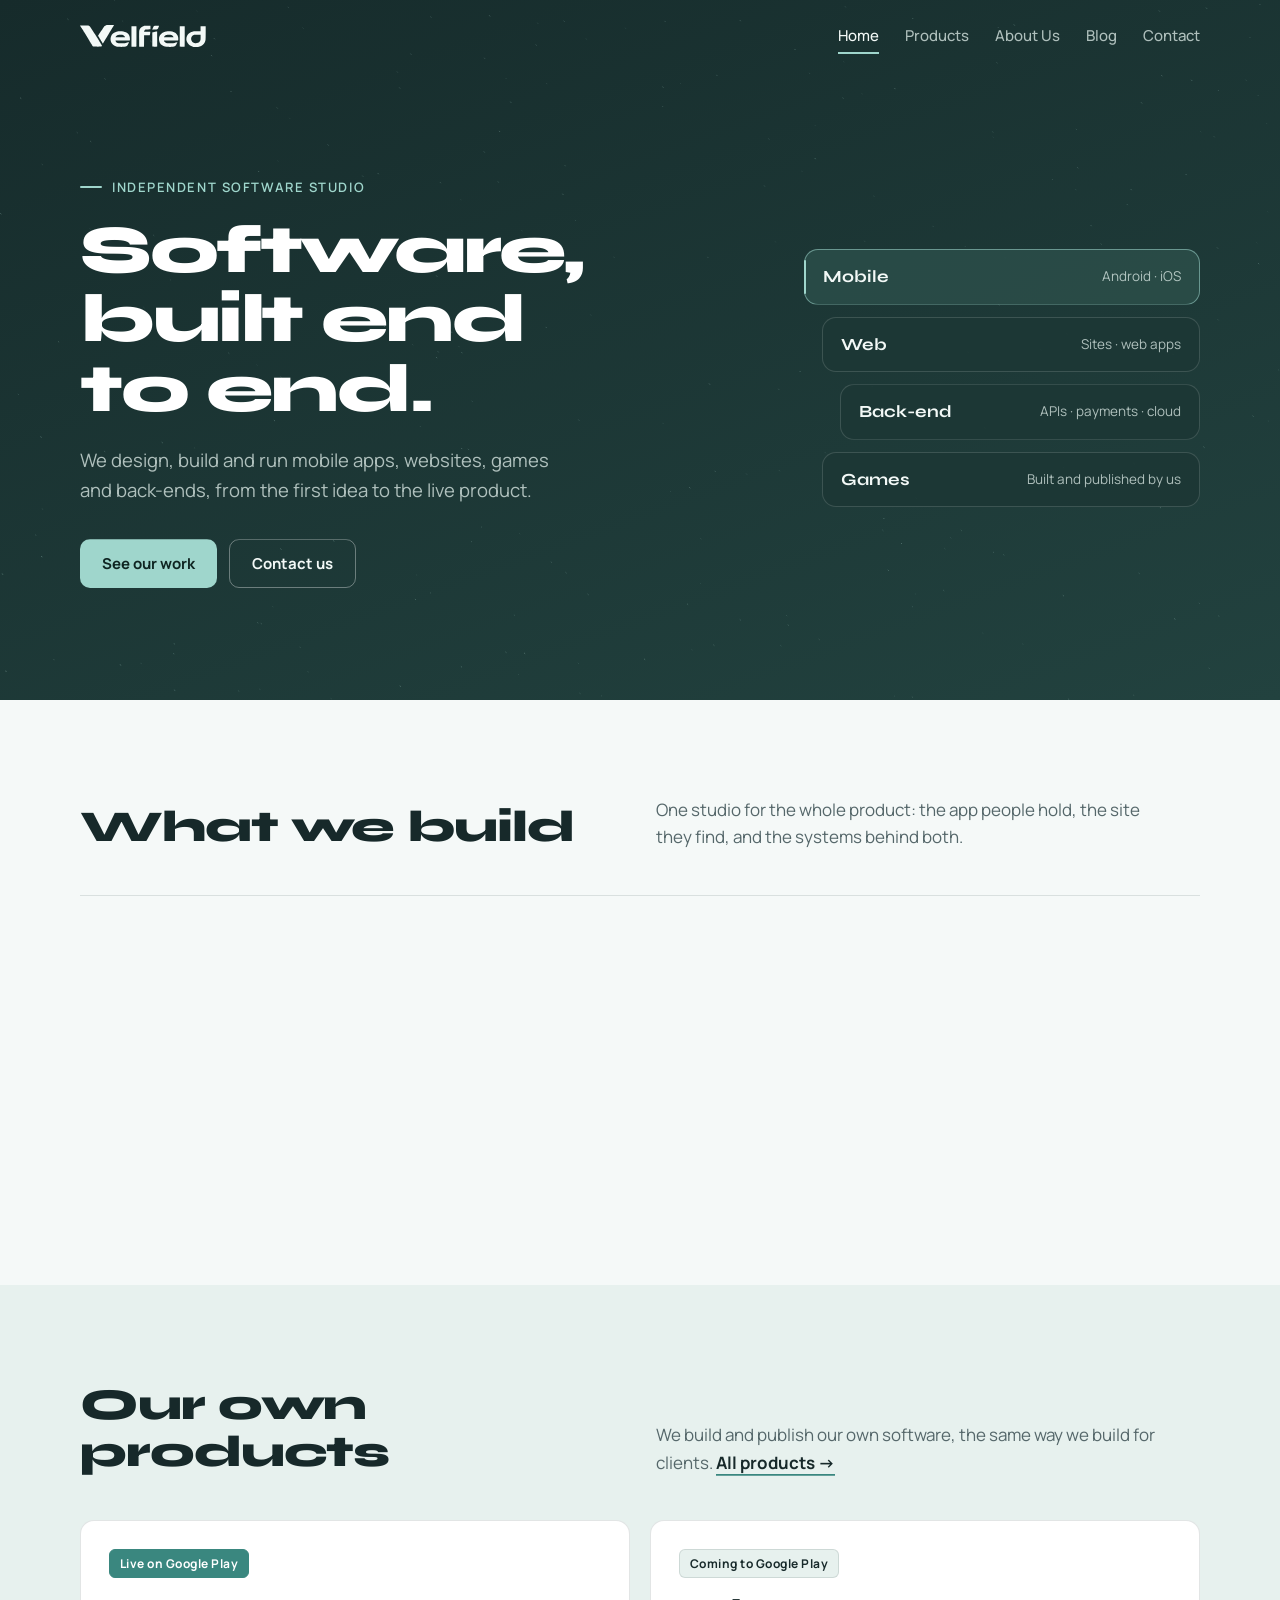
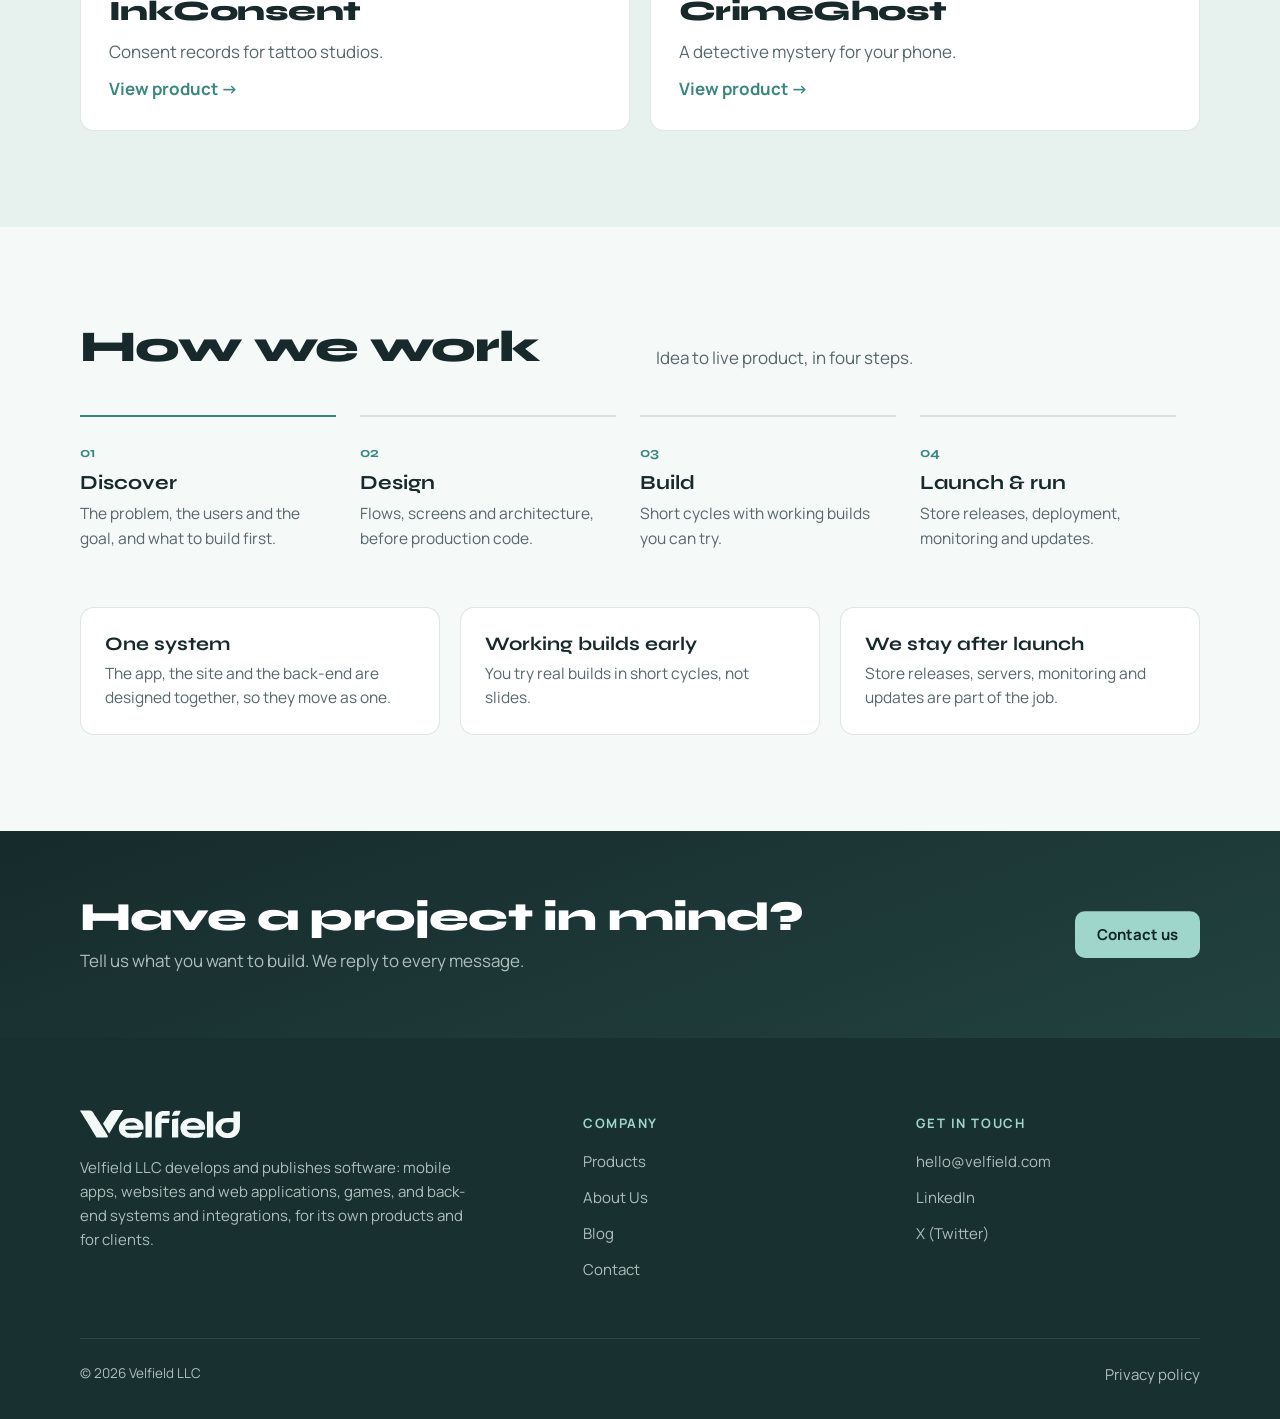
==== commit 5523207d: "Soft blue-green palette Co-Authored-By: Claude Opus 5.5 <noreply@anthropic.com>" ====
--- a/index.html
+++ b/index.html
@@ -5,7 +5,7 @@
 <meta name="viewport" content="width=device-width, initial-scale=1, viewport-fit=cover">
 <title>Velfield: software, built end to end</title>
 <meta name="description" content="Velfield LLC is an independent software studio building mobile apps, websites, games, back-ends and integrations, from the first idea to the live product.">
-<meta name="theme-color" content="#1C2940">
+<meta name="theme-color" content="#18302F">
 <link rel="canonical" href="https://velfield.com/">
 <meta property="og:type" content="website">
 <meta property="og:site_name" content="Velfield">
@@ -24,7 +24,7 @@
 <link rel="preconnect" href="https://fonts.googleapis.com">
 <link rel="preconnect" href="https://fonts.gstatic.com" crossorigin>
 <link rel="stylesheet" href="https://fonts.googleapis.com/css2?family=Syne:wght@600;700;800&family=Manrope:wght@400;500;600;700&display=swap">
-<link rel="stylesheet" href="/assets/site.css?v=e7aa73ef">
+<link rel="stylesheet" href="/assets/site.css?v=036dca1c">
 <script>document.documentElement.classList.add('js')</script>
 <script type="application/ld+json">{"@context":"https://schema.org","@type":"Organization","name":"Velfield LLC","url":"https://velfield.com/","logo":"https://velfield.com/icon-512.png","image":"https://velfield.com/og.png","email":"hello@velfield.com","description":"Velfield LLC develops and publishes software: mobile apps, websites and web applications, games, and back-end systems and integrations, for its own products and for clients.","founder":{"@type":"Person","name":"Yohanes Debebe Yilma","jobTitle":"Founder","email":"yohanes@velfield.com"},"sameAs":["https://www.linkedin.com/company/velfield/","https://x.com/velfield"]}</script>
 </head>
@@ -97,6 +97,6 @@
     <div class="fbase"><span>© 2026 Velfield LLC</span><a href="/privacy/">Privacy policy</a></div>
   </div>
 </footer>
-<script src="/assets/site.js?v=a40c48cb" defer></script>
+<script src="/assets/site.js?v=f80b42b0" defer></script>
 </body>
 </html>
--- a/assets/site.css
+++ b/assets/site.css
@@ -1,11 +1,11 @@
 /* Velfield site. Own identity: ink-plum night sky with a berry glow, lavender-white pages, pink accent; Syne headings, Manrope text. */
 :root{
-  --ink:#1C2940; --navy2:#263752; --pink:#A9C3EC; --pink-d:#4C6FA8;
-  --blue:#4C6FA8; --blue-h:#3D5E94; --sky-soft:#A9C3EC; --sky-soft-h:#C2D5F2;
-  --light:#F6F8FB; --tint:#EBF1F8; --white:#fff;
-  --text:#1B2533; --muted:#5A6576; --rule:rgba(27,37,51,.12);
-  --on-dark:#F4F7FC; --on-dark-2:rgba(228,236,248,.74);
-  --sky:linear-gradient(160deg,#1A263C 0%,#263752 100%);
+  --ink:#18302F; --navy2:#224240; --pink:#9FD6CC; --pink-d:#3A877F;
+  --blue:#3A877F; --blue-h:#2F716A; --sky-soft:#9FD6CC; --sky-soft-h:#BDE5DD;
+  --light:#F5F9F8; --tint:#E7F1EE; --white:#fff;
+  --text:#17292A; --muted:#55676A; --rule:rgba(23,41,42,.12);
+  --on-dark:#F3F9F7; --on-dark-2:rgba(226,240,236,.74);
+  --sky:linear-gradient(160deg,#162B2B 0%,#22423F 100%);
   --display:"Syne",system-ui,sans-serif; --body:"Manrope",system-ui,-apple-system,"Segoe UI",sans-serif;
   --wrap:1120px; --r:14px; --ease:cubic-bezier(.2,.7,.2,1);
   color-scheme:light;
@@ -24,7 +24,7 @@
 
 /* header: full-width bar, underline for the current page, pink call to action */
 .top{position:fixed;inset:0 0 auto;z-index:50;padding-top:env(safe-area-inset-top,0px);transition:background .3s,border-color .3s;border-bottom:1px solid transparent;color:var(--on-dark)}
-.top.scrolled{background:rgba(28,41,64,.94);backdrop-filter:blur(12px);-webkit-backdrop-filter:blur(12px);border-color:rgba(255,255,255,.1)}
+.top.scrolled{background:rgba(24,48,47,.94);backdrop-filter:blur(12px);-webkit-backdrop-filter:blur(12px);border-color:rgba(255,255,255,.1)}
 .bar{display:flex;align-items:center;justify-content:space-between;gap:20px;height:72px}
 .brand{display:flex;color:inherit;text-decoration:none}
 .top .wm{height:22px;width:auto;display:block}
@@ -50,7 +50,7 @@
 
 /* buttons */
 .btn{display:inline-flex;align-items:center;gap:8px;font:700 15px var(--body);padding:13px 22px;border-radius:10px;text-decoration:none;transition:background .2s,color .2s,border-color .2s}
-.btn.pink{background:var(--sky-soft);color:#14213A}
+.btn.pink{background:var(--sky-soft);color:#0F2522}
 .btn.pink:hover{background:var(--sky-soft-h)}
 .pill,.light .btn.pink,.paper .btn.pink{background:var(--blue);color:#fff}
 .pill:hover,.light .btn.pink:hover,.paper .btn.pink:hover{background:var(--blue-h)}
@@ -214,7 +214,7 @@
 .sig span{color:var(--muted);font-size:15px}
 .textlink{font-weight:700;text-decoration:none;border-bottom:2px solid var(--blue)}
 img.avatar{width:72px;height:72px;border-radius:12px;object-fit:cover}
-.tint .svc{border-color:rgba(27,37,51,.14)}
+.tint .svc{border-color:rgba(23,41,42,.14)}
 @media (max-width:760px){.split{grid-template-columns:1fr;gap:28px}.photo{max-width:220px}}
 /* ---- light life ---- */
 .hero{position:relative;overflow:hidden}
@@ -227,9 +227,9 @@
 .arrow,.textlink,.shead p a{transition:letter-spacing .25s}
 .pcard:hover .arrow,.textlink:hover{letter-spacing:.02em}
 .svc{transition:background .25s}
-.svc:hover{background:rgba(76,111,168,.05)}
+.svc:hover{background:rgba(58,135,127,.06)}
 .pri,.ccard,.post,.prod{transition:border-color .25s,transform .25s}
-.pri:hover,.ccard:hover,.post:hover{border-color:rgba(76,111,168,.55)}
+.pri:hover,.ccard:hover,.post:hover{border-color:rgba(58,135,127,.55)}
 @media (prefers-reduced-motion:no-preference){
     @keyframes flow{to{stroke-dashoffset:-340}}
 }
@@ -238,8 +238,8 @@
 .phero .wrap{position:relative;z-index:1}
 .flowfield{position:absolute;inset:0;width:100%;height:100%;pointer-events:none;display:block}
 .ctaband p a{color:#fff;text-decoration:underline;text-underline-offset:3px}
-.chip{background:rgba(31,45,70,.94)}
-.chip.lit{background:rgba(46,66,98,.97);border-color:rgba(169,195,236,.55)}
+.chip{background:rgba(29,56,54,.94)}
+.chip.lit{background:rgba(42,76,72,.97);border-color:rgba(159,214,204,.55)}
 /* scroll choreography (each element animates once, like an "animate on scroll" site) */
 body{overflow-x:clip}
 @media (prefers-reduced-motion:no-preference){
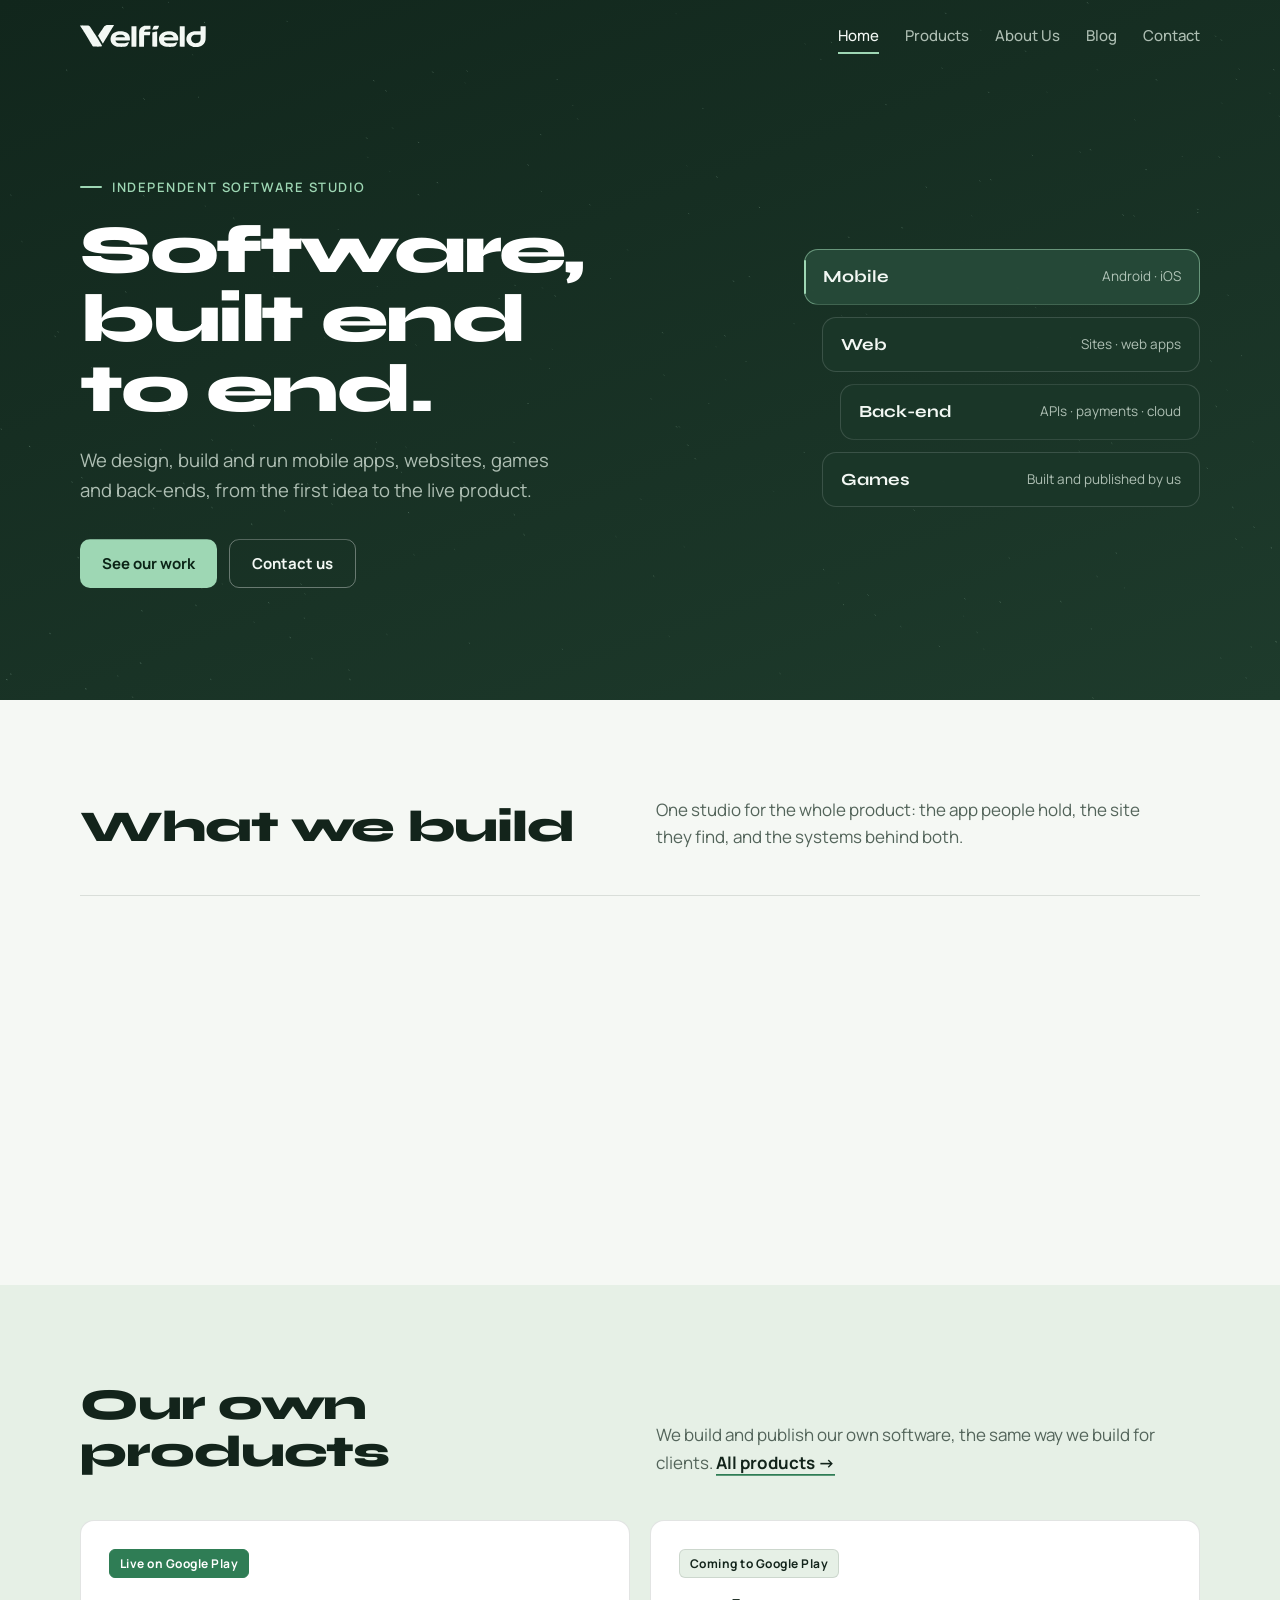
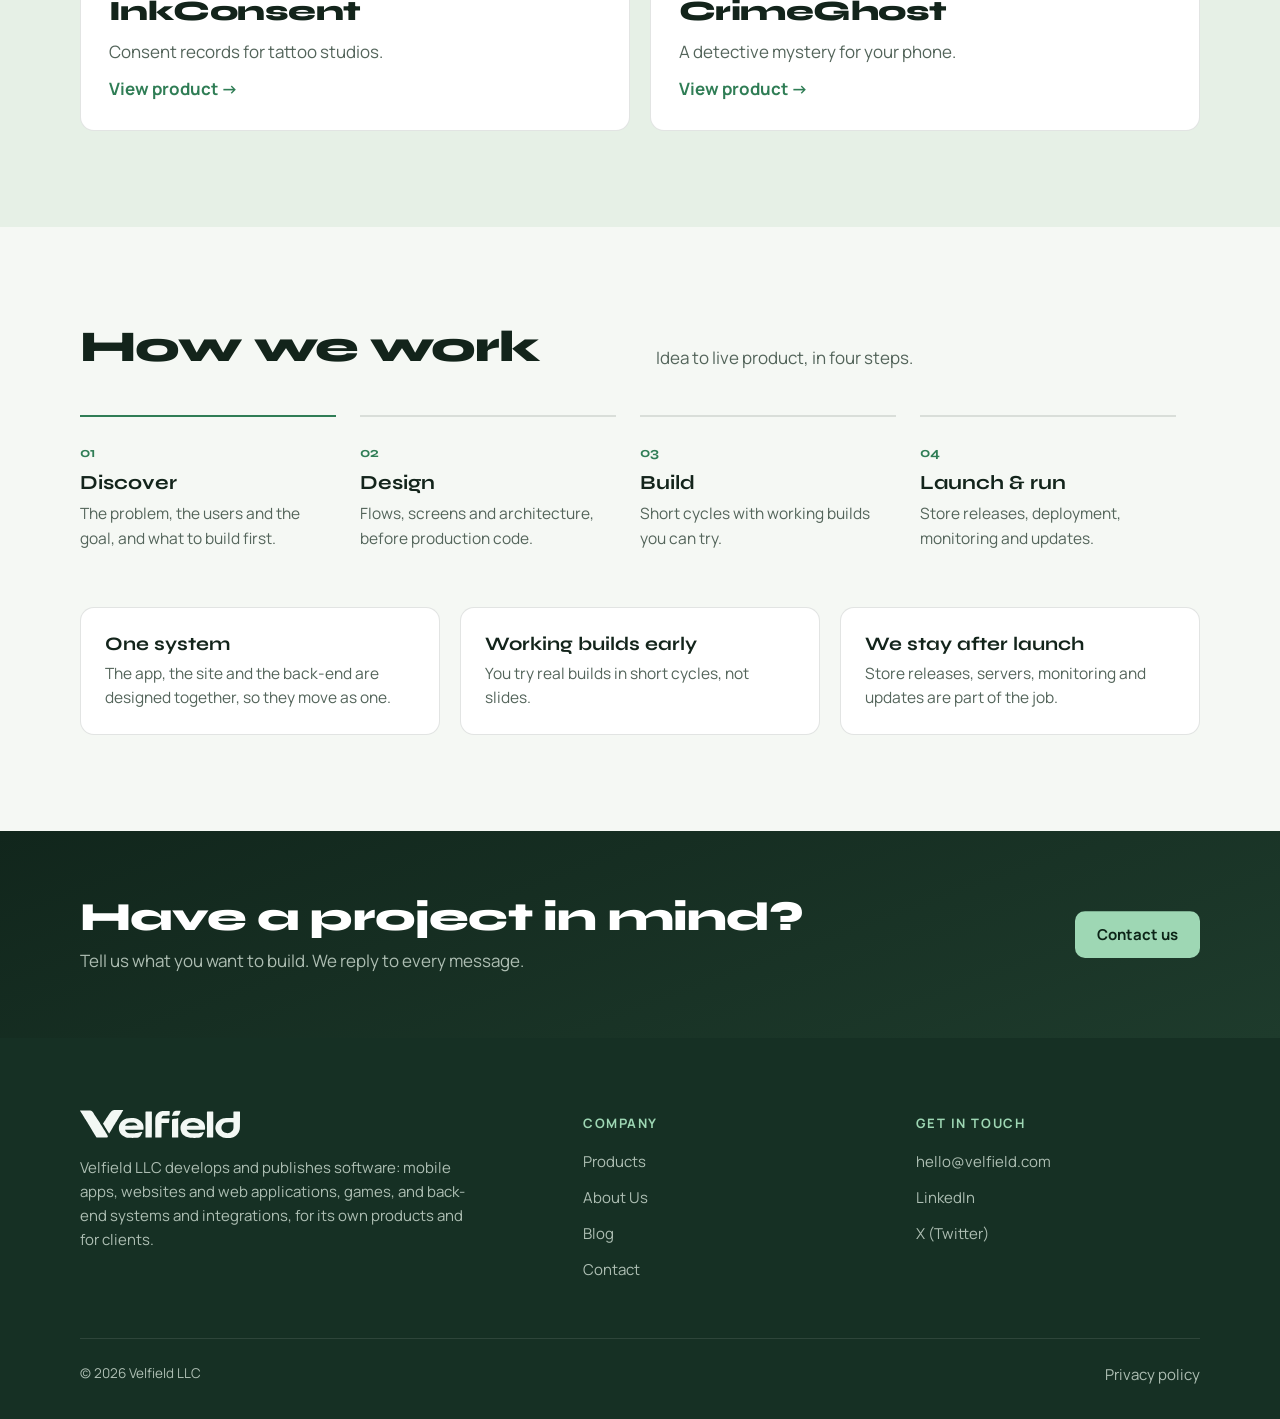
==== commit ae98377c: "Forest green palette (passes WCAG AA for links and buttons) Co-Authored-By: Claude Opus 5.5 <noreply" ====
--- a/index.html
+++ b/index.html
@@ -5,7 +5,7 @@
 <meta name="viewport" content="width=device-width, initial-scale=1, viewport-fit=cover">
 <title>Velfield: software, built end to end</title>
 <meta name="description" content="Velfield LLC is an independent software studio building mobile apps, websites, games, back-ends and integrations, from the first idea to the live product.">
-<meta name="theme-color" content="#18302F">
+<meta name="theme-color" content="#163024">
 <link rel="canonical" href="https://velfield.com/">
 <meta property="og:type" content="website">
 <meta property="og:site_name" content="Velfield">
@@ -24,7 +24,7 @@
 <link rel="preconnect" href="https://fonts.googleapis.com">
 <link rel="preconnect" href="https://fonts.gstatic.com" crossorigin>
 <link rel="stylesheet" href="https://fonts.googleapis.com/css2?family=Syne:wght@600;700;800&family=Manrope:wght@400;500;600;700&display=swap">
-<link rel="stylesheet" href="/assets/site.css?v=036dca1c">
+<link rel="stylesheet" href="/assets/site.css?v=bec57eb8">
 <script>document.documentElement.classList.add('js')</script>
 <script type="application/ld+json">{"@context":"https://schema.org","@type":"Organization","name":"Velfield LLC","url":"https://velfield.com/","logo":"https://velfield.com/icon-512.png","image":"https://velfield.com/og.png","email":"hello@velfield.com","description":"Velfield LLC develops and publishes software: mobile apps, websites and web applications, games, and back-end systems and integrations, for its own products and for clients.","founder":{"@type":"Person","name":"Yohanes Debebe Yilma","jobTitle":"Founder","email":"yohanes@velfield.com"},"sameAs":["https://www.linkedin.com/company/velfield/","https://x.com/velfield"]}</script>
 </head>
@@ -97,6 +97,6 @@
     <div class="fbase"><span>© 2026 Velfield LLC</span><a href="/privacy/">Privacy policy</a></div>
   </div>
 </footer>
-<script src="/assets/site.js?v=f80b42b0" defer></script>
+<script src="/assets/site.js?v=22f478b2" defer></script>
 </body>
 </html>
--- a/assets/site.css
+++ b/assets/site.css
@@ -1,11 +1,11 @@
 /* Velfield site. Own identity: ink-plum night sky with a berry glow, lavender-white pages, pink accent; Syne headings, Manrope text. */
 :root{
-  --ink:#18302F; --navy2:#224240; --pink:#9FD6CC; --pink-d:#3A877F;
-  --blue:#3A877F; --blue-h:#2F716A; --sky-soft:#9FD6CC; --sky-soft-h:#BDE5DD;
-  --light:#F5F9F8; --tint:#E7F1EE; --white:#fff;
-  --text:#17292A; --muted:#55676A; --rule:rgba(23,41,42,.12);
-  --on-dark:#F3F9F7; --on-dark-2:rgba(226,240,236,.74);
-  --sky:linear-gradient(160deg,#162B2B 0%,#22423F 100%);
+  --ink:#163024; --navy2:#1E3B2C; --pink:#9ED7B4; --pink-d:#2F7D55;
+  --blue:#2F7D55; --blue-h:#266847; --sky-soft:#9ED7B4; --sky-soft-h:#BDE5CC;
+  --light:#F5F8F4; --tint:#E6F0E6; --white:#fff;
+  --text:#13241B; --muted:#53645A; --rule:rgba(19,36,27,.12);
+  --on-dark:#F3F8F4; --on-dark-2:rgba(226,240,230,.74);
+  --sky:linear-gradient(160deg,#11261C 0%,#1E3B2C 100%);
   --display:"Syne",system-ui,sans-serif; --body:"Manrope",system-ui,-apple-system,"Segoe UI",sans-serif;
   --wrap:1120px; --r:14px; --ease:cubic-bezier(.2,.7,.2,1);
   color-scheme:light;
@@ -24,7 +24,7 @@
 
 /* header: full-width bar, underline for the current page, pink call to action */
 .top{position:fixed;inset:0 0 auto;z-index:50;padding-top:env(safe-area-inset-top,0px);transition:background .3s,border-color .3s;border-bottom:1px solid transparent;color:var(--on-dark)}
-.top.scrolled{background:rgba(24,48,47,.94);backdrop-filter:blur(12px);-webkit-backdrop-filter:blur(12px);border-color:rgba(255,255,255,.1)}
+.top.scrolled{background:rgba(22,48,36,.94);backdrop-filter:blur(12px);-webkit-backdrop-filter:blur(12px);border-color:rgba(255,255,255,.1)}
 .bar{display:flex;align-items:center;justify-content:space-between;gap:20px;height:72px}
 .brand{display:flex;color:inherit;text-decoration:none}
 .top .wm{height:22px;width:auto;display:block}
@@ -50,7 +50,7 @@
 
 /* buttons */
 .btn{display:inline-flex;align-items:center;gap:8px;font:700 15px var(--body);padding:13px 22px;border-radius:10px;text-decoration:none;transition:background .2s,color .2s,border-color .2s}
-.btn.pink{background:var(--sky-soft);color:#0F2522}
+.btn.pink{background:var(--sky-soft);color:#0C2417}
 .btn.pink:hover{background:var(--sky-soft-h)}
 .pill,.light .btn.pink,.paper .btn.pink{background:var(--blue);color:#fff}
 .pill:hover,.light .btn.pink:hover,.paper .btn.pink:hover{background:var(--blue-h)}
@@ -214,7 +214,7 @@
 .sig span{color:var(--muted);font-size:15px}
 .textlink{font-weight:700;text-decoration:none;border-bottom:2px solid var(--blue)}
 img.avatar{width:72px;height:72px;border-radius:12px;object-fit:cover}
-.tint .svc{border-color:rgba(23,41,42,.14)}
+.tint .svc{border-color:rgba(19,36,27,.14)}
 @media (max-width:760px){.split{grid-template-columns:1fr;gap:28px}.photo{max-width:220px}}
 /* ---- light life ---- */
 .hero{position:relative;overflow:hidden}
@@ -227,9 +227,9 @@
 .arrow,.textlink,.shead p a{transition:letter-spacing .25s}
 .pcard:hover .arrow,.textlink:hover{letter-spacing:.02em}
 .svc{transition:background .25s}
-.svc:hover{background:rgba(58,135,127,.06)}
+.svc:hover{background:rgba(47,125,85,.06)}
 .pri,.ccard,.post,.prod{transition:border-color .25s,transform .25s}
-.pri:hover,.ccard:hover,.post:hover{border-color:rgba(58,135,127,.55)}
+.pri:hover,.ccard:hover,.post:hover{border-color:rgba(47,125,85,.55)}
 @media (prefers-reduced-motion:no-preference){
     @keyframes flow{to{stroke-dashoffset:-340}}
 }
@@ -238,8 +238,8 @@
 .phero .wrap{position:relative;z-index:1}
 .flowfield{position:absolute;inset:0;width:100%;height:100%;pointer-events:none;display:block}
 .ctaband p a{color:#fff;text-decoration:underline;text-underline-offset:3px}
-.chip{background:rgba(29,56,54,.94)}
-.chip.lit{background:rgba(42,76,72,.97);border-color:rgba(159,214,204,.55)}
+.chip{background:rgba(27,55,41,.94)}
+.chip.lit{background:rgba(39,74,56,.97);border-color:rgba(158,215,180,.55)}
 /* scroll choreography (each element animates once, like an "animate on scroll" site) */
 body{overflow-x:clip}
 @media (prefers-reduced-motion:no-preference){
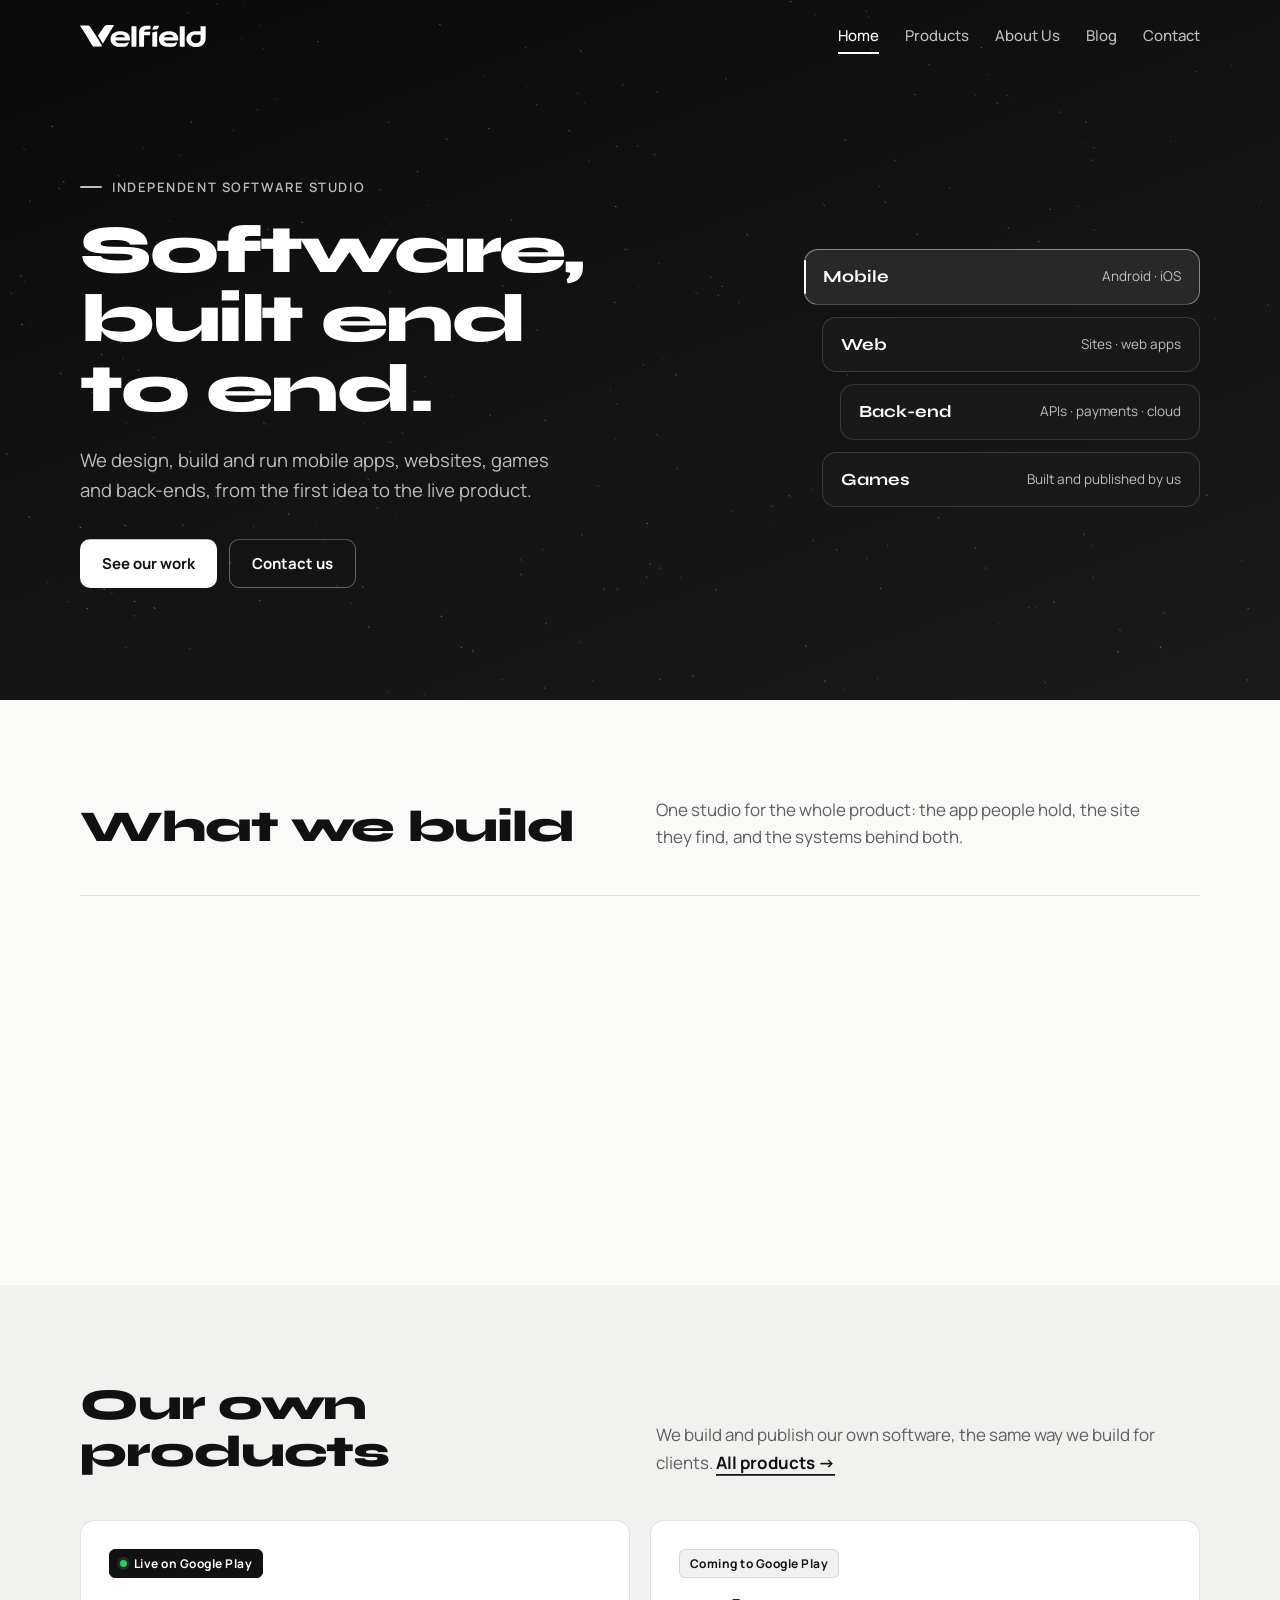
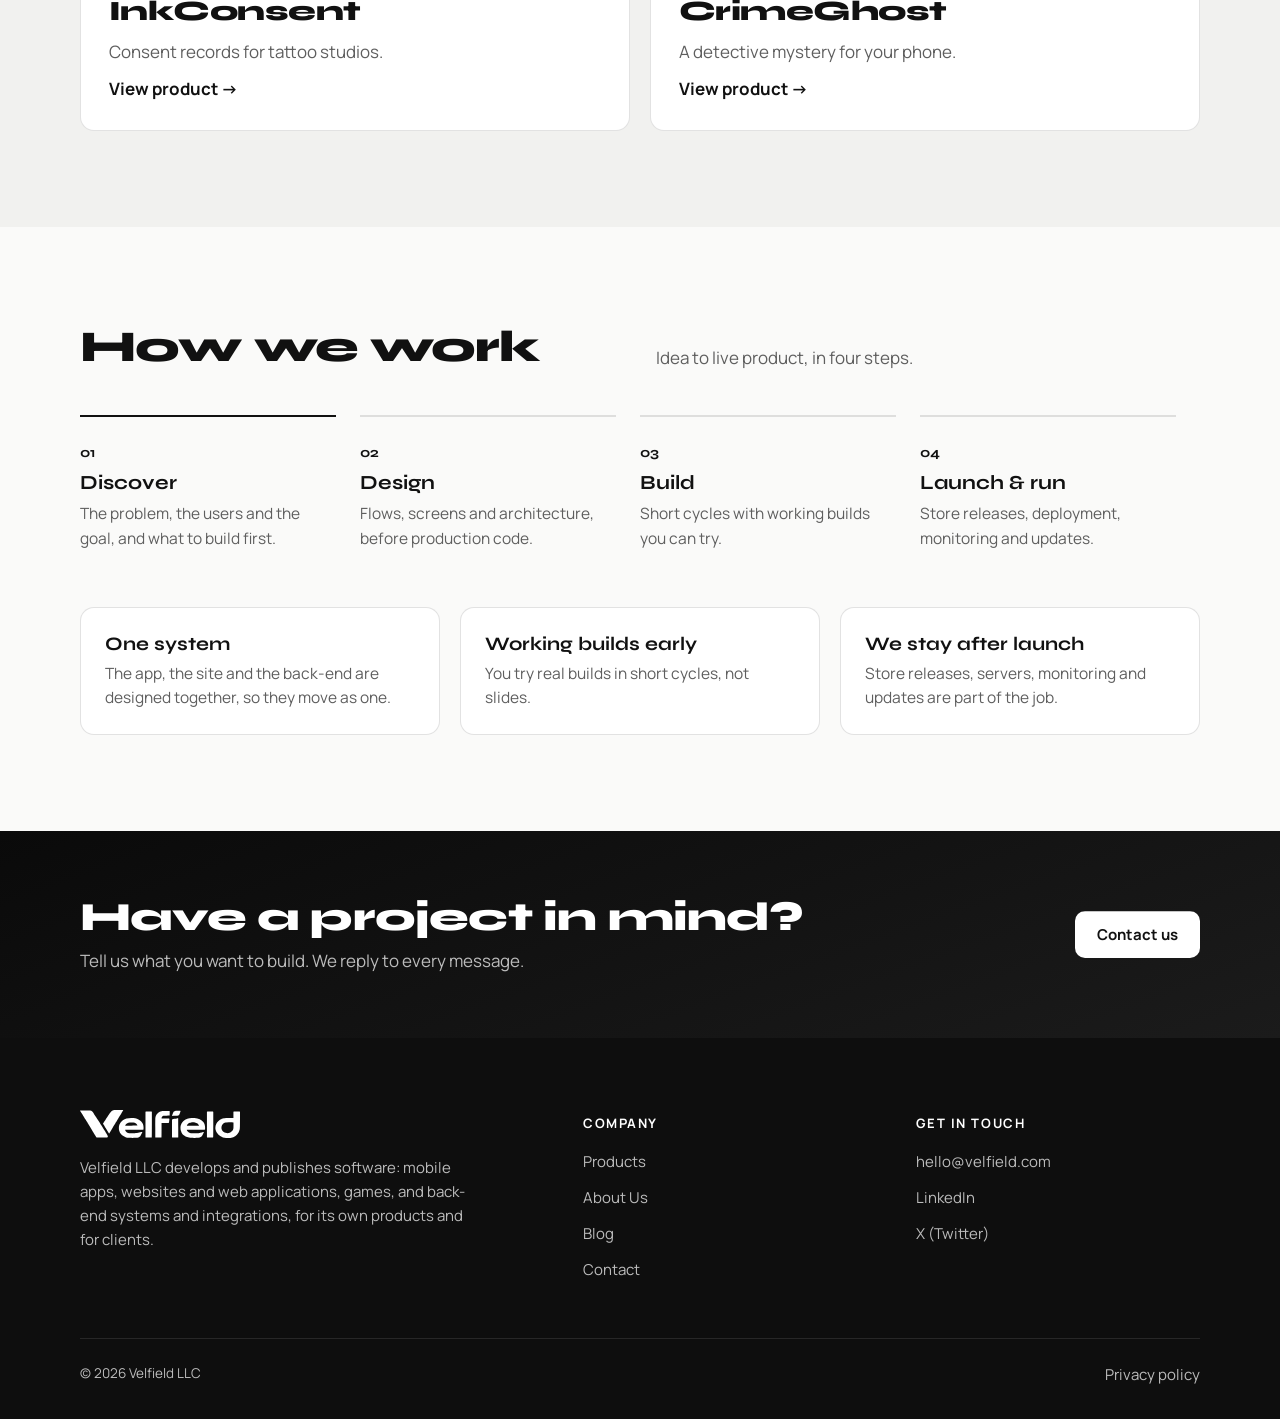
==== commit c5171908: "Refined black and white: near-black gradient, off-white pages, AA contrast, green status dot for liv" ====
--- a/index.html
+++ b/index.html
@@ -5,7 +5,7 @@
 <meta name="viewport" content="width=device-width, initial-scale=1, viewport-fit=cover">
 <title>Velfield: software, built end to end</title>
 <meta name="description" content="Velfield LLC is an independent software studio building mobile apps, websites, games, back-ends and integrations, from the first idea to the live product.">
-<meta name="theme-color" content="#163024">
+<meta name="theme-color" content="#0E0E0E">
 <link rel="canonical" href="https://velfield.com/">
 <meta property="og:type" content="website">
 <meta property="og:site_name" content="Velfield">
@@ -24,7 +24,7 @@
 <link rel="preconnect" href="https://fonts.googleapis.com">
 <link rel="preconnect" href="https://fonts.gstatic.com" crossorigin>
 <link rel="stylesheet" href="https://fonts.googleapis.com/css2?family=Syne:wght@600;700;800&family=Manrope:wght@400;500;600;700&display=swap">
-<link rel="stylesheet" href="/assets/site.css?v=bec57eb8">
+<link rel="stylesheet" href="/assets/site.css?v=a153d046">
 <script>document.documentElement.classList.add('js')</script>
 <script type="application/ld+json">{"@context":"https://schema.org","@type":"Organization","name":"Velfield LLC","url":"https://velfield.com/","logo":"https://velfield.com/icon-512.png","image":"https://velfield.com/og.png","email":"hello@velfield.com","description":"Velfield LLC develops and publishes software: mobile apps, websites and web applications, games, and back-end systems and integrations, for its own products and for clients.","founder":{"@type":"Person","name":"Yohanes Debebe Yilma","jobTitle":"Founder","email":"yohanes@velfield.com"},"sameAs":["https://www.linkedin.com/company/velfield/","https://x.com/velfield"]}</script>
 </head>
@@ -97,6 +97,6 @@
     <div class="fbase"><span>© 2026 Velfield LLC</span><a href="/privacy/">Privacy policy</a></div>
   </div>
 </footer>
-<script src="/assets/site.js?v=22f478b2" defer></script>
+<script src="/assets/site.js?v=7afbce85" defer></script>
 </body>
 </html>
--- a/assets/site.css
+++ b/assets/site.css
@@ -1,11 +1,11 @@
 /* Velfield site. Own identity: ink-plum night sky with a berry glow, lavender-white pages, pink accent; Syne headings, Manrope text. */
 :root{
-  --ink:#163024; --navy2:#1E3B2C; --pink:#9ED7B4; --pink-d:#2F7D55;
-  --blue:#2F7D55; --blue-h:#266847; --sky-soft:#9ED7B4; --sky-soft-h:#BDE5CC;
-  --light:#F5F8F4; --tint:#E6F0E6; --white:#fff;
-  --text:#13241B; --muted:#53645A; --rule:rgba(19,36,27,.12);
-  --on-dark:#F3F8F4; --on-dark-2:rgba(226,240,230,.74);
-  --sky:linear-gradient(160deg,#11261C 0%,#1E3B2C 100%);
+  --ink:#0E0E0E; --navy2:#1A1A1A; --pink:#FFFFFF; --pink-d:#111111;
+  --blue:#111111; --blue-h:#333333; --sky-soft:#FFFFFF; --sky-soft-h:#E6E6E6;
+  --light:#FAFAF9; --tint:#F1F1EF; --white:#fff;
+  --text:#111111; --muted:#5E5E5E; --rule:rgba(17,17,17,.12);
+  --on-dark:#FFFFFF; --on-dark-2:rgba(255,255,255,.72);
+  --sky:linear-gradient(160deg,#0A0A0A 0%,#1B1B1B 100%);
   --display:"Syne",system-ui,sans-serif; --body:"Manrope",system-ui,-apple-system,"Segoe UI",sans-serif;
   --wrap:1120px; --r:14px; --ease:cubic-bezier(.2,.7,.2,1);
   color-scheme:light;
@@ -24,7 +24,7 @@
 
 /* header: full-width bar, underline for the current page, pink call to action */
 .top{position:fixed;inset:0 0 auto;z-index:50;padding-top:env(safe-area-inset-top,0px);transition:background .3s,border-color .3s;border-bottom:1px solid transparent;color:var(--on-dark)}
-.top.scrolled{background:rgba(22,48,36,.94);backdrop-filter:blur(12px);-webkit-backdrop-filter:blur(12px);border-color:rgba(255,255,255,.1)}
+.top.scrolled{background:rgba(14,14,14,.94);backdrop-filter:blur(12px);-webkit-backdrop-filter:blur(12px);border-color:rgba(255,255,255,.1)}
 .bar{display:flex;align-items:center;justify-content:space-between;gap:20px;height:72px}
 .brand{display:flex;color:inherit;text-decoration:none}
 .top .wm{height:22px;width:auto;display:block}
@@ -50,7 +50,7 @@
 
 /* buttons */
 .btn{display:inline-flex;align-items:center;gap:8px;font:700 15px var(--body);padding:13px 22px;border-radius:10px;text-decoration:none;transition:background .2s,color .2s,border-color .2s}
-.btn.pink{background:var(--sky-soft);color:#0C2417}
+.btn.pink{background:var(--sky-soft);color:#111111}
 .btn.pink:hover{background:var(--sky-soft-h)}
 .pill,.light .btn.pink,.paper .btn.pink{background:var(--blue);color:#fff}
 .pill:hover,.light .btn.pink:hover,.paper .btn.pink:hover{background:var(--blue-h)}
@@ -61,7 +61,7 @@
 /* hero */
 .hero{padding:168px 0 112px}
 .hgrid{display:grid;grid-template-columns:1.25fr .75fr;gap:64px;align-items:center}
-.eyebrow{display:inline-flex;align-items:center;gap:10px;font:600 13px var(--body);letter-spacing:.12em;text-transform:uppercase;color:var(--sky-soft)}
+.eyebrow{display:inline-flex;align-items:center;gap:10px;font:600 13px var(--body);letter-spacing:.12em;text-transform:uppercase;color:var(--on-dark-2)}
 .eyebrow::before{content:"";width:22px;height:2px;background:currentColor;border-radius:2px}
 .hero h1{font:800 clamp(38px,5.6vw,68px)/1.02 var(--display);letter-spacing:-.035em;margin:20px 0 22px;color:var(--white)}
 .lead{font-size:18.5px;line-height:1.6;margin:0;max-width:44ch;color:var(--on-dark-2)}
@@ -214,7 +214,7 @@
 .sig span{color:var(--muted);font-size:15px}
 .textlink{font-weight:700;text-decoration:none;border-bottom:2px solid var(--blue)}
 img.avatar{width:72px;height:72px;border-radius:12px;object-fit:cover}
-.tint .svc{border-color:rgba(19,36,27,.14)}
+.tint .svc{border-color:rgba(17,17,17,.14)}
 @media (max-width:760px){.split{grid-template-columns:1fr;gap:28px}.photo{max-width:220px}}
 /* ---- light life ---- */
 .hero{position:relative;overflow:hidden}
@@ -227,9 +227,9 @@
 .arrow,.textlink,.shead p a{transition:letter-spacing .25s}
 .pcard:hover .arrow,.textlink:hover{letter-spacing:.02em}
 .svc{transition:background .25s}
-.svc:hover{background:rgba(47,125,85,.06)}
+.svc:hover{background:rgba(17,17,17,.035)}
 .pri,.ccard,.post,.prod{transition:border-color .25s,transform .25s}
-.pri:hover,.ccard:hover,.post:hover{border-color:rgba(47,125,85,.55)}
+.pri:hover,.ccard:hover,.post:hover{border-color:rgba(17,17,17,.35)}
 @media (prefers-reduced-motion:no-preference){
     @keyframes flow{to{stroke-dashoffset:-340}}
 }
@@ -238,8 +238,8 @@
 .phero .wrap{position:relative;z-index:1}
 .flowfield{position:absolute;inset:0;width:100%;height:100%;pointer-events:none;display:block}
 .ctaband p a{color:#fff;text-decoration:underline;text-underline-offset:3px}
-.chip{background:rgba(27,55,41,.94)}
-.chip.lit{background:rgba(39,74,56,.97);border-color:rgba(158,215,180,.55)}
+.chip{background:rgba(26,26,26,.94)}
+.chip.lit{background:rgba(42,42,42,.97);border-color:rgba(255,255,255,.45)}
 /* scroll choreography (each element animates once, like an "animate on scroll" site) */
 body{overflow-x:clip}
 @media (prefers-reduced-motion:no-preference){
@@ -251,3 +251,4 @@
   html.js [data-a=clip-down]{opacity:1;clip-path:inset(0 0 100% 0)}
   html.js [data-a].on{opacity:1;transform:none;clip-path:inset(0 0 0 0)}
 }
+.status.live::before{content:"";display:inline-block;width:7px;height:7px;border-radius:50%;background:#34C759;margin-right:7px;vertical-align:1px;box-shadow:0 0 0 3px rgba(52,199,89,.18)}
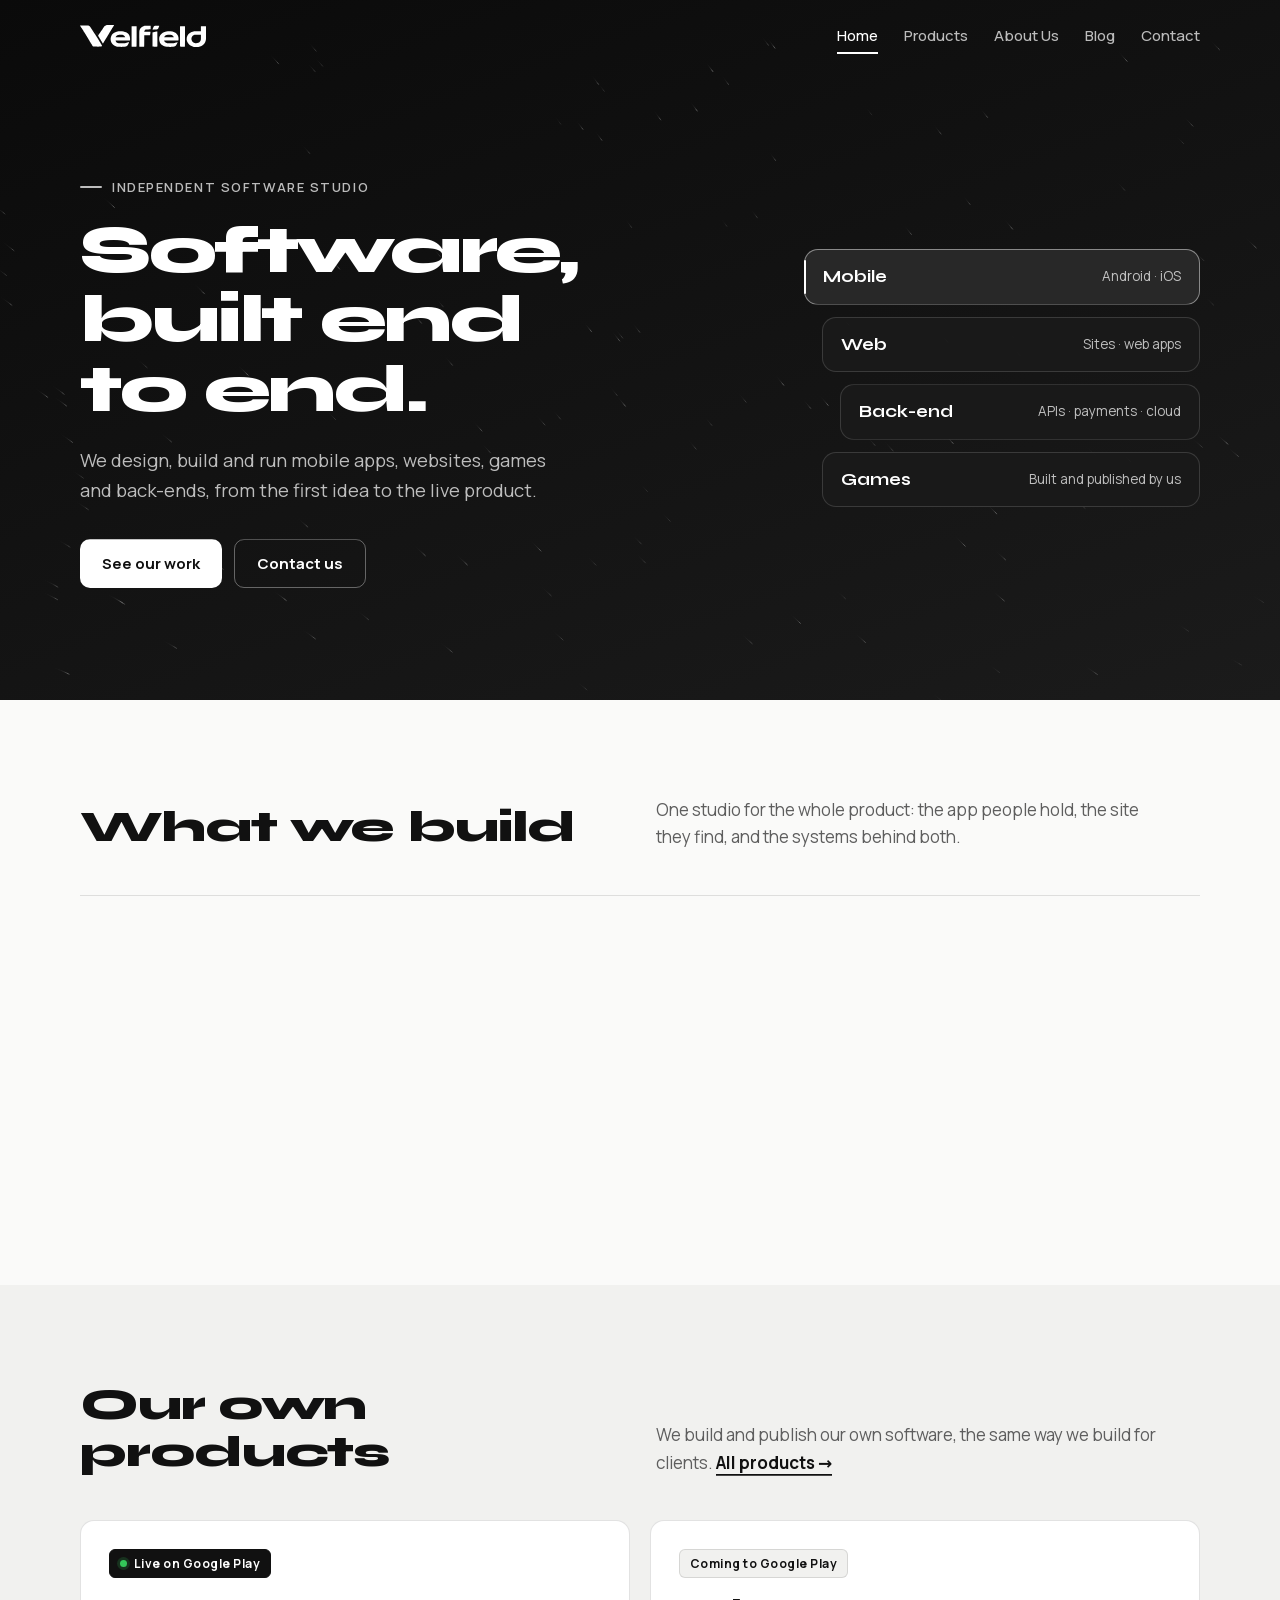
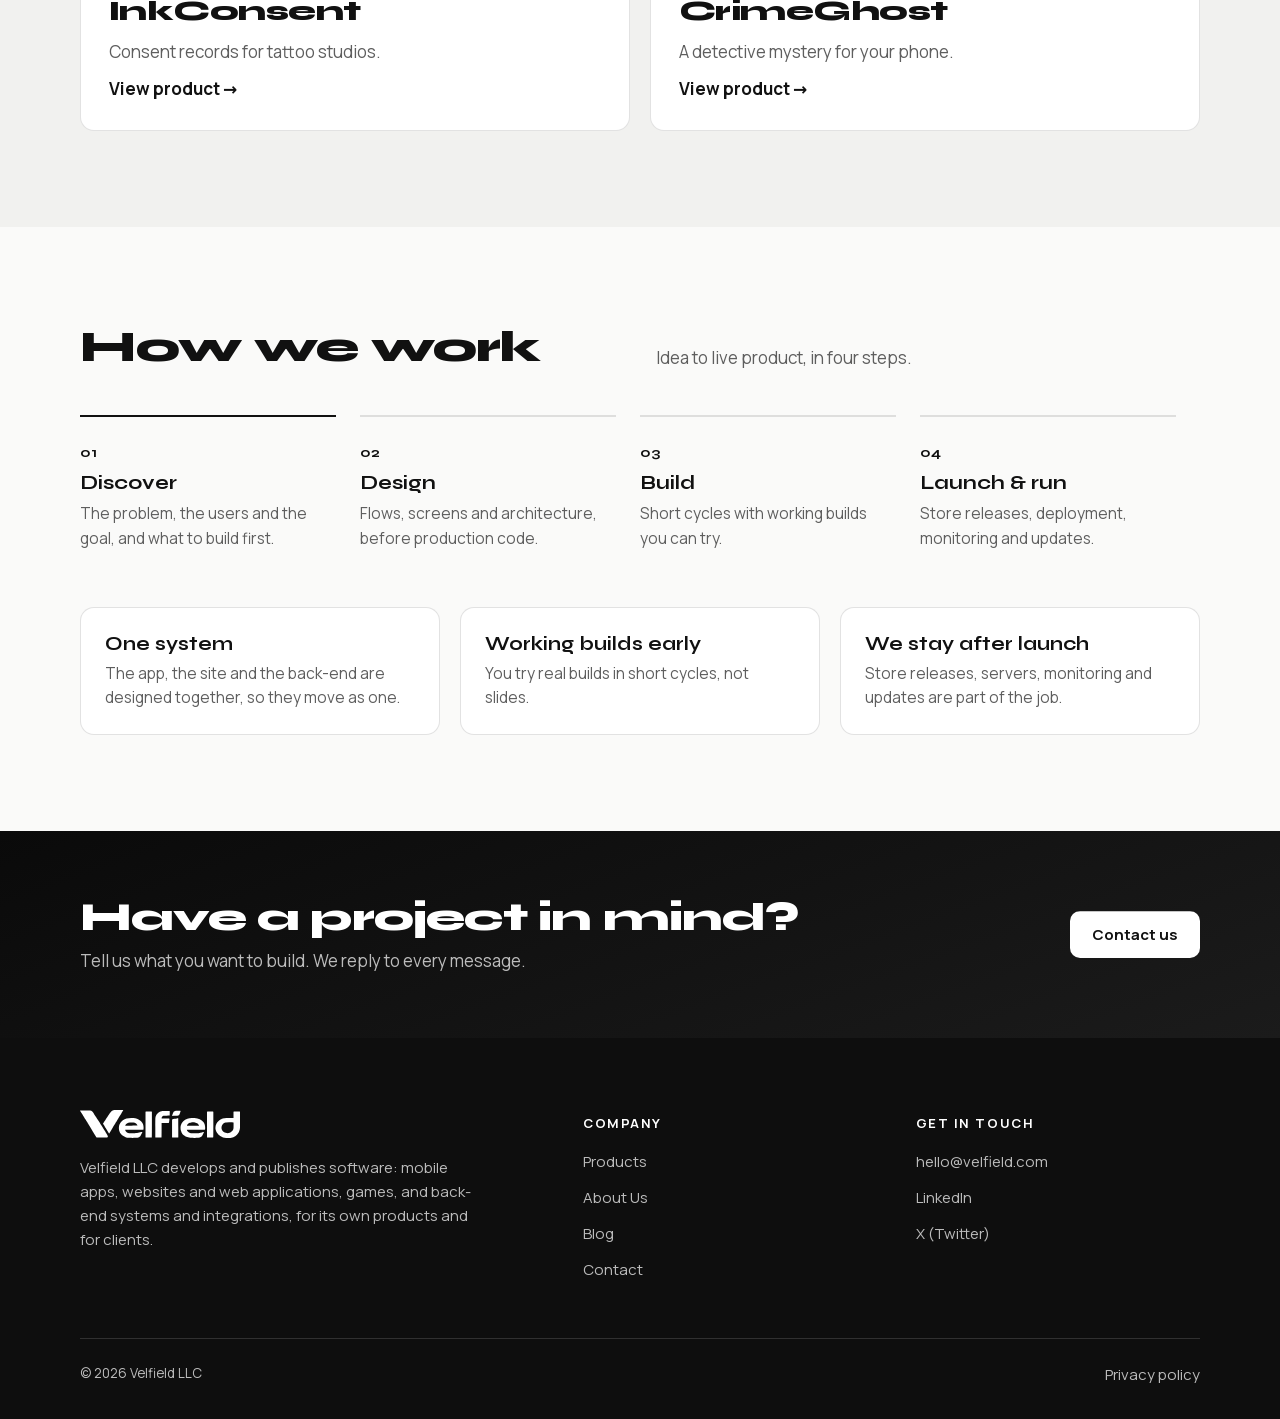
==== commit 020dbc1e: "Engineering clean-up: self-hosted fonts, cached wordmark file, clean stylesheet, CSS safety net if J" ====
--- a/index.html
+++ b/index.html
@@ -3,6 +3,8 @@
 <head>
 <meta charset="utf-8">
 <meta name="viewport" content="width=device-width, initial-scale=1, viewport-fit=cover">
+<meta http-equiv="Content-Security-Policy" content="default-src 'self'; img-src 'self' data:; style-src 'self' 'unsafe-inline'; script-src 'self' 'unsafe-inline'; font-src 'self'; connect-src 'self'; base-uri 'self'; form-action 'none'; object-src 'none'">
+<meta name="referrer" content="strict-origin-when-cross-origin">
 <title>Velfield: software, built end to end</title>
 <meta name="description" content="Velfield LLC is an independent software studio building mobile apps, websites, games, back-ends and integrations, from the first idea to the live product.">
 <meta name="theme-color" content="#0E0E0E">
@@ -21,10 +23,9 @@
 <link rel="icon" href="/favicon.svg" type="image/svg+xml">
 <link rel="apple-touch-icon" href="/apple-touch-icon.png">
 <link rel="manifest" href="/site.webmanifest">
-<link rel="preconnect" href="https://fonts.googleapis.com">
-<link rel="preconnect" href="https://fonts.gstatic.com" crossorigin>
-<link rel="stylesheet" href="https://fonts.googleapis.com/css2?family=Syne:wght@600;700;800&family=Manrope:wght@400;500;600;700&display=swap">
-<link rel="stylesheet" href="/assets/site.css?v=a153d046">
+<link rel="preload" href="/assets/fonts/syne-latin.woff2" as="font" type="font/woff2" crossorigin>
+<link rel="preload" href="/assets/fonts/manrope-latin.woff2" as="font" type="font/woff2" crossorigin>
+<link rel="stylesheet" href="/assets/site.css?v=0b136554">
 <script>document.documentElement.classList.add('js')</script>
 <script type="application/ld+json">{"@context":"https://schema.org","@type":"Organization","name":"Velfield LLC","url":"https://velfield.com/","logo":"https://velfield.com/icon-512.png","image":"https://velfield.com/og.png","email":"hello@velfield.com","description":"Velfield LLC develops and publishes software: mobile apps, websites and web applications, games, and back-end systems and integrations, for its own products and for clients.","founder":{"@type":"Person","name":"Yohanes Debebe Yilma","jobTitle":"Founder","email":"yohanes@velfield.com"},"sameAs":["https://www.linkedin.com/company/velfield/","https://x.com/velfield"]}</script>
 </head>
@@ -32,7 +33,7 @@
 <a class="skip" href="#main">Skip to content</a>
 <header class="top" id="top">
   <div class="wrap bar">
-    <a class="brand" href="/" aria-label="Velfield home"><svg class="wm" viewBox="696 483 2953 517" fill="currentColor" role="img" aria-label="Velfield"><path fill-rule="evenodd" d="M3471.0 998.6C3500.9 994.6 3520.6 989.1 3542.8 978.4C3569.1 965.6 3588.4 949.4 3607.5 923.8C3621.1 905.7 3633.6 880.2 3640.0 857.5C3642.9 847.1 3645.6 835.2 3646.9 827.0C3649.8 808.5 3650.0 799.2 3650.0 659.8L3650.0 516.1L3647.4 514.1C3644.8 512.0 3643.9 512.0 3589.8 512.0L3534.8 512.0L3531.9 514.9L3529.0 517.8L3529.0 573.9L3529.0 630.0L3464.4 630.0C3392.7 630.0 3378.2 630.7 3354.5 635.6C3342.7 638.0 3325.3 643.1 3317.2 646.6C3315.5 647.4 3312.3 648.7 3310.2 649.6C3268.9 667.4 3233.3 699.8 3213.2 738.1C3200.9 761.7 3195.5 783.7 3195.6 810.5C3195.7 826.6 3196.1 830.3 3199.9 849.0C3200.8 853.4 3205.2 867.6 3207.0 871.5C3218.4 897.8 3229.7 914.6 3248.9 933.5C3262.7 947.1 3270.4 953.3 3284.2 962.0C3320.8 984.8 3351.5 995.3 3397.0 1000.4C3405.3 1001.4 3460.1 1000.0 3471.0 998.6ZM1737.0 996.6C1765.1 993.4 1782.1 987.8 1796.0 977.2C1805.6 969.9 1811.4 962.4 1819.0 947.7C1840.8 905.4 1846.0 894.8 1846.0 893.3C1846.0 890.7 1841.9 887.0 1839.0 887.0C1837.6 887.0 1831.7 888.6 1825.9 890.5C1800.6 899.1 1777.4 904.7 1748.5 909.1C1735.7 911.1 1729.5 911.3 1676.3 911.7C1621.0 912.1 1617.5 912.0 1606.0 910.1C1572.8 904.4 1549.3 890.4 1537.2 868.9C1532.4 860.4 1528.6 850.4 1529.4 848.4C1529.9 847.2 1556.5 847.0 1695.5 847.0C1842.0 847.0 1861.4 846.8 1864.0 845.5C1865.7 844.6 1867.0 843.8 1867.1 843.7C1867.1 843.6 1867.7 839.0 1868.5 833.5C1872.3 806.2 1867.8 766.0 1858.2 742.1C1842.8 703.5 1817.8 677.4 1776.1 656.1C1721.7 628.4 1625.1 621.7 1554.6 640.9C1524.3 649.2 1493.5 665.5 1470.8 685.3C1449.5 704.1 1433.4 727.9 1422.6 756.7C1411.6 786.3 1410.6 832.1 1420.2 866.5C1426.9 890.7 1439.5 914.0 1455.5 932.4C1478.1 958.3 1513.5 980.0 1546.9 988.6C1561.8 992.4 1575.4 995.0 1588.0 996.5C1605.2 998.4 1720.1 998.5 1737.0 996.6ZM2878.0 996.5C2901.0 993.9 2917.1 988.5 2931.7 978.8C2944.6 970.2 2948.9 963.5 2974.6 911.7C2979.2 902.5 2983.0 894.1 2983.0 893.2C2983.0 890.2 2980.1 887.0 2977.4 887.0C2976.0 887.0 2966.5 889.7 2956.2 892.9C2933.5 900.1 2925.5 902.2 2908.0 905.4C2874.8 911.5 2874.3 911.5 2810.0 911.5C2745.8 911.5 2746.2 911.5 2726.5 905.8C2708.0 900.5 2691.1 889.5 2681.3 876.5C2676.1 869.6 2669.4 856.3 2668.4 850.8L2667.8 847.0L2831.7 847.0C2951.5 847.0 2996.6 846.7 2999.0 845.9C3004.1 844.1 3005.0 840.6 3005.6 819.2C3006.5 790.5 3004.2 773.3 2995.8 747.1C2990.9 731.8 2981.9 714.5 2973.3 704.0C2937.7 660.2 2885.0 636.5 2811.0 631.0C2784.7 629.1 2745.6 630.4 2725.8 634.0C2722.6 634.5 2717.6 635.4 2714.8 635.9C2704.6 637.7 2691.4 641.2 2678.0 645.6C2618.7 665.5 2574.1 708.7 2558.9 761.0C2553.1 781.0 2551.6 791.6 2551.6 813.5C2551.7 837.3 2553.9 852.2 2560.7 873.0C2563.2 880.6 2569.7 896.7 2571.1 898.5C2571.5 899.0 2573.3 902.2 2575.1 905.5C2584.0 922.0 2602.5 943.2 2618.3 955.1C2627.8 962.2 2647.0 973.7 2657.1 978.4C2677.1 987.4 2703.0 994.0 2731.0 996.9C2735.1 997.4 2767.1 997.8 2802.0 997.9C2851.8 998.0 2868.2 997.7 2878.0 996.5ZM2010.3 992.2C2018.1 991.6 2019.3 991.2 2021.0 989.0C2022.9 986.6 2023.0 981.4 2023.0 752.2L2023.0 517.8L2020.1 514.9L2017.2 512.0L1964.0 512.0L1910.8 512.0L1907.9 514.9L1905.0 517.8L1905.0 752.3C1905.0 981.6 1905.0 986.8 1906.9 989.1L1908.8 991.5L1942.7 992.0C1996.1 992.9 2001.0 992.9 2010.3 992.2ZM2507.8 989.7L2510.0 987.7L2510.0 813.0C2510.0 638.9 2510.0 638.3 2508.0 636.5C2506.1 634.8 2505.2 634.7 2498.2 635.8C2494.0 636.4 2488.5 637.3 2486.0 637.8C2465.4 642.1 2454.5 644.1 2442.0 646.0C2420.4 649.3 2407.9 651.9 2403.9 654.2C2401.9 655.3 2399.1 658.0 2397.7 660.3L2395.0 664.4L2395.0 826.2C2395.0 987.6 2395.0 988.0 2397.0 989.8C2398.9 991.3 2402.8 991.6 2435.8 992.0C2456.0 992.3 2479.9 992.3 2489.0 992.1C2504.0 991.8 2505.7 991.6 2507.8 989.7ZM3151.5 991.7C3152.7 991.3 3154.3 989.7 3155.3 988.1C3156.9 985.4 3157.0 970.5 3157.0 751.5L3157.0 517.8L3154.1 514.9L3151.2 512.0L3098.5 512.0L3045.8 512.0L3042.9 514.9L3040.0 517.8L3040.0 752.7L3040.0 987.7L3042.3 989.8C3044.4 991.8 3045.7 992.0 3062.5 992.2C3097.1 992.8 3149.5 992.5 3151.5 991.7ZM1193.9 990.9C1203.4 987.8 1211.0 978.8 1211.0 970.6C1211.0 962.6 1196.9 936.7 1166.0 888.0C1163.4 883.9 1157.8 874.9 1153.7 868.0C1142.1 848.7 1137.9 841.8 1135.0 837.5C1133.5 835.3 1129.4 828.8 1126.0 823.0C1122.6 817.2 1118.5 810.7 1117.0 808.5C1115.5 806.3 1111.5 799.9 1108.2 794.3C1104.9 788.8 1100.2 781.1 1097.7 777.3C1095.3 773.6 1090.2 765.5 1086.3 759.5C1082.5 753.5 1075.5 742.6 1070.9 735.4C1066.3 728.1 1056.7 713.1 1049.6 701.9C1042.4 690.7 1031.2 673.2 1024.7 663.0C1018.1 652.8 1009.6 639.5 1005.7 633.5C1001.8 627.5 993.9 615.1 988.0 606.0C968.2 575.3 942.5 535.3 938.0 528.0C930.5 515.9 917.8 505.0 903.6 498.5C889.0 491.7 893.9 492.0 791.7 492.0C740.8 492.0 698.5 492.3 697.6 492.6C694.6 493.7 696.0 497.0 705.3 511.3C721.9 536.5 734.6 556.2 741.6 567.5C745.3 573.5 749.8 580.8 751.5 583.5C753.3 586.2 758.8 595.0 763.7 603.0C768.6 611.0 775.7 622.5 779.5 628.5C783.2 634.5 790.6 646.5 795.8 655.0C801.0 663.5 812.5 682.2 821.5 696.5C841.6 728.9 840.9 727.7 875.0 784.5C890.6 810.4 904.9 834.2 907.0 837.5C909.0 840.8 913.1 847.5 916.0 852.5C918.9 857.5 923.6 865.3 926.5 870.0C929.3 874.7 933.4 881.4 935.5 885.0C937.6 888.6 940.9 894.2 943.0 897.5C945.0 900.8 952.7 913.6 960.0 926.0C967.4 938.4 976.6 953.9 980.5 960.5C984.5 967.1 989.2 975.3 991.1 978.8C994.7 985.6 998.5 988.7 1005.5 990.5C1011.7 992.0 1189.2 992.4 1193.9 990.9ZM2199.9 989.1C2202.0 986.2 2202.0 986.0 2202.0 854.6L2202.0 723.0L2265.5 723.0C2333.9 723.0 2331.8 723.1 2336.6 717.8C2338.9 715.3 2341.9 698.0 2346.0 664.1C2348.0 647.0 2347.8 645.1 2344.0 643.0C2342.8 642.4 2317.9 642.0 2272.1 642.0L2202.0 642.0L2202.0 637.0C2202.0 625.8 2207.2 613.1 2215.5 604.2C2221.1 598.1 2227.0 594.4 2236.7 590.7C2242.3 588.6 2244.2 588.6 2295.1 588.0C2345.1 587.5 2347.9 587.4 2349.9 585.6C2352.0 583.7 2352.0 583.1 2352.0 544.5L2352.0 505.3L2349.6 503.1L2347.2 500.9L2283.4 501.3C2215.6 501.7 2215.0 501.8 2195.7 507.0C2175.9 512.3 2163.0 518.1 2146.5 529.1C2118.0 548.2 2096.8 579.5 2090.2 612.5C2086.0 633.0 2086.0 633.8 2086.0 813.0L2086.0 986.7L2088.1 989.4L2090.1 992.0L2144.0 992.0L2197.9 992.0L2199.9 989.1ZM1246.5 900.2C1252.5 889.9 1259.9 877.2 1263.1 872.0C1266.2 866.8 1272.7 855.8 1277.5 847.5C1288.2 829.3 1317.7 779.5 1319.8 776.0C1324.8 768.1 1346.7 731.6 1349.3 727.0C1351.0 724.0 1355.4 716.6 1359.2 710.7C1362.9 704.7 1366.0 699.7 1366.0 699.6C1366.0 699.4 1372.4 688.8 1380.1 675.9C1387.9 663.0 1395.1 650.9 1396.2 649.0C1397.3 647.1 1401.0 641.0 1404.5 635.5C1407.9 630.0 1411.7 623.7 1413.0 621.5C1414.2 619.3 1417.4 614.1 1420.0 610.0C1422.6 605.9 1428.1 596.9 1432.2 590.0C1436.3 583.1 1441.8 574.0 1444.3 569.8C1446.9 565.5 1451.0 558.7 1453.3 554.8C1455.7 550.8 1461.4 541.4 1466.0 534.0C1470.6 526.6 1477.0 516.0 1480.3 510.5C1483.6 505.0 1487.0 499.4 1488.0 498.0C1492.3 491.8 1494.9 485.6 1493.8 484.3C1493.0 483.2 1477.7 483.0 1413.1 483.0C1334.0 483.0 1323.9 483.4 1311.4 486.5C1297.4 490.1 1278.5 502.0 1268.7 513.4C1266.1 516.4 1260.4 524.5 1256.1 531.2C1243.0 551.9 1190.5 630.9 1165.3 668.0C1143.5 700.0 1136.5 710.0 1128.0 721.0C1123.6 726.8 1120.0 732.3 1120.0 733.2C1120.0 734.2 1123.2 740.0 1127.1 746.2C1131.1 752.4 1135.5 759.5 1137.0 762.0C1138.5 764.5 1142.1 770.3 1145.0 775.0C1147.9 779.7 1152.5 787.2 1155.1 791.8C1157.8 796.3 1161.2 801.9 1162.8 804.3C1164.4 806.6 1168.0 812.4 1170.7 817.1C1173.5 821.8 1178.2 829.4 1181.2 834.1C1187.7 844.2 1201.4 866.2 1206.2 874.5C1222.2 901.7 1233.2 919.0 1234.4 919.0C1235.1 919.0 1240.5 910.6 1246.5 900.2ZM3402.0 909.9C3375.6 907.0 3353.7 896.9 3336.7 879.7C3327.1 870.0 3316.5 853.5 3313.6 843.9C3306.9 821.3 3306.2 802.5 3311.5 782.5C3314.7 770.8 3317.4 764.8 3324.3 754.5C3333.4 741.0 3341.7 733.2 3356.1 724.7C3365.0 719.5 3369.3 717.7 3381.9 714.3L3391.5 711.6L3446.5 711.4C3476.8 711.3 3507.9 711.4 3515.8 711.7L3530.0 712.3L3530.0 764.4C3530.0 820.8 3529.7 824.2 3524.4 839.0C3521.0 848.6 3518.9 852.8 3512.7 862.0C3503.2 876.2 3486.6 890.6 3470.5 898.7C3452.4 907.8 3424.5 912.4 3402.0 909.9ZM1531.4 769.9C1532.4 764.8 1538.2 754.1 1543.6 747.7C1554.0 735.0 1569.1 725.1 1586.5 719.3C1607.6 712.3 1613.7 711.5 1646.5 711.6C1670.4 711.6 1674.8 711.9 1684.5 713.9C1699.9 717.0 1712.7 721.6 1723.1 727.6C1730.9 732.2 1741.8 742.6 1747.2 750.7C1751.7 757.5 1756.0 767.4 1756.0 771.0C1756.0 773.0 1754.6 773.0 1643.4 773.0L1530.8 773.0L1531.4 769.9ZM2669.0 772.0C2669.0 769.6 2673.4 759.6 2677.0 754.2C2686.7 739.1 2705.7 725.2 2725.2 719.0C2731.1 717.0 2739.2 715.1 2750.0 712.8C2759.1 711.0 2806.9 711.0 2816.5 712.9C2858.3 721.0 2882.5 738.3 2892.4 766.9C2893.2 769.4 2893.7 771.7 2893.4 772.2C2892.7 773.4 2669.0 773.2 2669.0 772.0ZM2447.1 591.0C2466.6 590.4 2485.8 589.5 2489.8 588.9C2503.6 586.9 2518.6 580.3 2525.2 573.3C2532.0 566.1 2537.1 554.6 2546.0 526.0C2548.3 518.6 2550.6 511.5 2551.1 510.2C2552.4 507.0 2552.2 501.6 2550.8 500.2C2548.9 498.3 2462.6 498.6 2454.7 500.5C2446.5 502.4 2435.0 508.1 2430.0 512.6C2423.8 518.2 2421.0 523.0 2414.0 539.5C2410.6 547.8 2404.9 560.8 2401.4 568.6C2397.9 576.3 2395.0 583.6 2395.0 584.7C2395.0 585.8 2395.9 587.9 2397.1 589.4C2399.5 592.5 2396.8 592.4 2447.1 591.0Z"/></svg></a>
+    <a class="brand" href="/" aria-label="Velfield home"><img class="wm" src="/assets/wordmark.svg" width="126" height="22" alt="Velfield"></a>
     <nav class="nav" id="nav" aria-label="Main"><a href="/" class="on" aria-current="page">Home</a><a href="/products/">Products</a><a href="/about/">About Us</a><a href="/blog/">Blog</a><a href="/contact/">Contact</a></nav>
     <button class="menu" type="button" aria-expanded="false" aria-controls="nav" aria-label="Menu"><span></span><span></span></button>
   </div>
@@ -42,45 +43,37 @@
   <canvas class="flowfield" aria-hidden="true"></canvas>
   <div class="wrap hgrid">
     <div class="hcopy">
-      <span class="eyebrow" data-a="fade-right" style="--ad:0.8s;--dl:0s">Independent software studio</span>
+      <span class="eyebrow" data-a="fade-right" style="--ad:0.8s;--dl:0.0s">Independent software studio</span>
       <h1 data-a="fade-right" style="--ad:0.8s;--dl:0.05s">Software,<br>built end to&nbsp;end.</h1>
       <p class="lead" data-a="fade-right" style="--ad:0.8s;--dl:0.1s">We design, build and run mobile apps, websites, games and back-ends, from the first idea to the live product.</p>
-      <div class="actions" data-a="fade-right" style="--ad:0.8s;--dl:0.2s"><a class="btn pink" href="/products/">See our work</a><a class="btn line" href="/contact/">Contact us</a></div>
+      <div class="actions" data-a="fade-right" style="--ad:0.8s;--dl:0.2s"><a class="btn primary" href="/products/">See our work</a><a class="btn line" href="/contact/">Contact us</a></div>
     </div>
-    <div class="stack" aria-label="What we cover">
-      <div class="chip c1" data-a="fade-left" style="--ad:0.7s;--dl:0.2s"><b>Mobile</b><span>Android · iOS</span></div>
-      <div class="chip c2" data-a="fade-left" style="--ad:0.7s;--dl:0.32s"><b>Web</b><span>Sites · web apps</span></div>
-      <div class="chip c3" data-a="fade-left" style="--ad:0.7s;--dl:0.44s"><b>Back-end</b><span>APIs · payments · cloud</span></div>
-      <div class="chip c4" data-a="fade-left" style="--ad:0.7s;--dl:0.56s"><b>Games</b><span>Built and published by us</span></div>
-    </div>
+    <div class="stack" aria-label="What we cover"><div class="chip" data-a="fade-left" style="--ad:0.7s;--dl:0.2s"><b>Mobile</b><span>Android · iOS</span></div><div class="chip" data-a="fade-left" style="--ad:0.7s;--dl:0.32s"><b>Web</b><span>Sites · web apps</span></div><div class="chip" data-a="fade-left" style="--ad:0.7s;--dl:0.44s"><b>Back-end</b><span>APIs · payments · cloud</span></div><div class="chip" data-a="fade-left" style="--ad:0.7s;--dl:0.56s"><b>Games</b><span>Built and published by us</span></div></div>
   </div>
 </section>
-
 <section class="band light">
   <div class="wrap">
-    <div class="shead"><h2 data-a="fade-down" style="--ad:0.8s;--dl:0s">What we build</h2><p data-a="fade-left" style="--ad:.8s;--dl:.1s">One studio for the whole product: the app people hold, the site they find, and the systems behind both.</p></div>
+    <div class="shead"><h2 data-a="fade-down" style="--ad:0.8s;--dl:0.0s">What we build</h2><p data-a="fade-left" style="--ad:0.8s;--dl:0.1s">One studio for the whole product: the app people hold, the site they find, and the systems behind both.</p></div>
     <div class="svcs"><article class="svc" data-a="clip-down" style="--ad:0.6s;--dl:0.0s"><span class="snum">01</span><div><h3>Mobile apps</h3><p>Android and iOS apps, native and cross-platform, built to feel fast and ship cleanly through the stores.</p></div></article><article class="svc" data-a="clip-down" style="--ad:0.6s;--dl:0.1s"><span class="snum">02</span><div><h3>Websites &amp; web apps</h3><p>From fast company sites to full web products with accounts, dashboards and real-time features.</p></div></article><article class="svc" data-a="clip-down" style="--ad:0.6s;--dl:0.0s"><span class="snum">03</span><div><h3>Back-ends &amp; integrations</h3><p>APIs, databases, payments and cloud services, wired together so the whole system moves as one.</p></div></article><article class="svc" data-a="clip-down" style="--ad:0.6s;--dl:0.1s"><span class="snum">04</span><div><h3>Games we publish</h3><p>Mobile games with story, puzzles and polish, built and published by us.</p></div></article></div>
   </div>
 </section>
-
 <section class="band tint">
   <div class="wrap">
-    <div class="shead"><h2 data-a="fade-down" style="--ad:0.8s;--dl:0s">Our own products</h2><p data-a="fade-left" style="--ad:.8s;--dl:.1s">We build and publish our own software, the same way we build for clients. <a href="/products/">All products →</a></p></div>
-    <div class="pcards"><a class="pcard" data-a="fade-up" style="--ad:.6s;--dl:0.00s" href="/products/#inkconsent"><span class="status live">Live on Google Play</span><h3>InkConsent</h3><p>Consent records for tattoo studios.</p><span class="arrow">View product →</span></a><a class="pcard" data-a="fade-up" style="--ad:.6s;--dl:0.12s" href="/products/#crimeghost"><span class="status">Coming to Google Play</span><h3>CrimeGhost</h3><p>A detective mystery for your phone.</p><span class="arrow">View product →</span></a></div>
+    <div class="shead"><h2 data-a="fade-down" style="--ad:0.8s;--dl:0.0s">Our own products</h2><p data-a="fade-left" style="--ad:0.8s;--dl:0.1s">We build and publish our own software, the same way we build for clients. <a href="/products/">All products →</a></p></div>
+    <div class="pcards"><a class="pcard" href="/products/#inkconsent" data-a="fade-up" style="--ad:0.6s;--dl:0.0s"><span class="status live">Live on Google Play</span><h3>InkConsent</h3><p>Consent records for tattoo studios.</p><span class="arrow">View product →</span></a><a class="pcard" href="/products/#crimeghost" data-a="fade-up" style="--ad:0.6s;--dl:0.12s"><span class="status">Coming to Google Play</span><h3>CrimeGhost</h3><p>A detective mystery for your phone.</p><span class="arrow">View product →</span></a></div>
   </div>
 </section>
-
 <section class="band light">
   <div class="wrap">
-    <div class="shead"><h2 data-a="fade-down" style="--ad:0.8s;--dl:0s">How we work</h2><p data-a="fade-left" style="--ad:.8s;--dl:.1s">Idea to live product, in four steps.</p></div>
+    <div class="shead"><h2 data-a="fade-down" style="--ad:0.8s;--dl:0.0s">How we work</h2><p data-a="fade-left" style="--ad:0.8s;--dl:0.1s">Idea to live product, in four steps.</p></div>
     <ol class="steps"><li data-a="fade-right" style="--ad:0.6s;--dl:0.0s"><span class="num">01</span><h3>Discover</h3><p>The problem, the users and the goal, and what to build first.</p></li><li data-a="fade-right" style="--ad:0.6s;--dl:0.1s"><span class="num">02</span><h3>Design</h3><p>Flows, screens and architecture, before production code.</p></li><li data-a="fade-right" style="--ad:0.6s;--dl:0.2s"><span class="num">03</span><h3>Build</h3><p>Short cycles with working builds you can try.</p></li><li data-a="fade-right" style="--ad:0.6s;--dl:0.3s"><span class="num">04</span><h3>Launch &amp; run</h3><p>Store releases, deployment, monitoring and updates.</p></li></ol>
     <div class="pris"><div class="pri" data-a="fade-up" style="--ad:0.6s;--dl:0.0s"><h3>One system</h3><p>The app, the site and the back-end are designed together, so they move as one.</p></div><div class="pri" data-a="fade-up" style="--ad:0.6s;--dl:0.1s"><h3>Working builds early</h3><p>You try real builds in short cycles, not slides.</p></div><div class="pri" data-a="fade-up" style="--ad:0.6s;--dl:0.2s"><h3>We stay after launch</h3><p>Store releases, servers, monitoring and updates are part of the job.</p></div></div>
   </div>
 </section>
 <section class="ctaband">
   <div class="wrap ctain">
-    <div data-a="fade-right" style="--ad:0.8s;--dl:0s"><h2>Have a project in mind?</h2><p>Tell us what you want to build. We reply to every message.</p></div>
-    <a data-a="fade-left" style="--ad:.8s;--dl:.1s" class="btn pink" href="/contact/">Contact us</a>
+    <div data-a="fade-right" style="--ad:0.8s;--dl:0.0s"><h2>Have a project in mind?</h2><p>Tell us what you want to build. We reply to every message.</p></div>
+    <a class="btn primary" data-a="fade-left" style="--ad:0.8s;--dl:0.1s" href="/contact/">Contact us</a>
   </div>
 </section>
 </main>
@@ -88,7 +81,7 @@
   <div class="wrap">
     <div class="fgrid">
       <div class="fbrand">
-        <a class="brand" href="/" aria-label="Velfield home"><svg class="wm" viewBox="696 483 2953 517" fill="currentColor" role="img" aria-label="Velfield"><path fill-rule="evenodd" d="M3471.0 998.6C3500.9 994.6 3520.6 989.1 3542.8 978.4C3569.1 965.6 3588.4 949.4 3607.5 923.8C3621.1 905.7 3633.6 880.2 3640.0 857.5C3642.9 847.1 3645.6 835.2 3646.9 827.0C3649.8 808.5 3650.0 799.2 3650.0 659.8L3650.0 516.1L3647.4 514.1C3644.8 512.0 3643.9 512.0 3589.8 512.0L3534.8 512.0L3531.9 514.9L3529.0 517.8L3529.0 573.9L3529.0 630.0L3464.4 630.0C3392.7 630.0 3378.2 630.7 3354.5 635.6C3342.7 638.0 3325.3 643.1 3317.2 646.6C3315.5 647.4 3312.3 648.7 3310.2 649.6C3268.9 667.4 3233.3 699.8 3213.2 738.1C3200.9 761.7 3195.5 783.7 3195.6 810.5C3195.7 826.6 3196.1 830.3 3199.9 849.0C3200.8 853.4 3205.2 867.6 3207.0 871.5C3218.4 897.8 3229.7 914.6 3248.9 933.5C3262.7 947.1 3270.4 953.3 3284.2 962.0C3320.8 984.8 3351.5 995.3 3397.0 1000.4C3405.3 1001.4 3460.1 1000.0 3471.0 998.6ZM1737.0 996.6C1765.1 993.4 1782.1 987.8 1796.0 977.2C1805.6 969.9 1811.4 962.4 1819.0 947.7C1840.8 905.4 1846.0 894.8 1846.0 893.3C1846.0 890.7 1841.9 887.0 1839.0 887.0C1837.6 887.0 1831.7 888.6 1825.9 890.5C1800.6 899.1 1777.4 904.7 1748.5 909.1C1735.7 911.1 1729.5 911.3 1676.3 911.7C1621.0 912.1 1617.5 912.0 1606.0 910.1C1572.8 904.4 1549.3 890.4 1537.2 868.9C1532.4 860.4 1528.6 850.4 1529.4 848.4C1529.9 847.2 1556.5 847.0 1695.5 847.0C1842.0 847.0 1861.4 846.8 1864.0 845.5C1865.7 844.6 1867.0 843.8 1867.1 843.7C1867.1 843.6 1867.7 839.0 1868.5 833.5C1872.3 806.2 1867.8 766.0 1858.2 742.1C1842.8 703.5 1817.8 677.4 1776.1 656.1C1721.7 628.4 1625.1 621.7 1554.6 640.9C1524.3 649.2 1493.5 665.5 1470.8 685.3C1449.5 704.1 1433.4 727.9 1422.6 756.7C1411.6 786.3 1410.6 832.1 1420.2 866.5C1426.9 890.7 1439.5 914.0 1455.5 932.4C1478.1 958.3 1513.5 980.0 1546.9 988.6C1561.8 992.4 1575.4 995.0 1588.0 996.5C1605.2 998.4 1720.1 998.5 1737.0 996.6ZM2878.0 996.5C2901.0 993.9 2917.1 988.5 2931.7 978.8C2944.6 970.2 2948.9 963.5 2974.6 911.7C2979.2 902.5 2983.0 894.1 2983.0 893.2C2983.0 890.2 2980.1 887.0 2977.4 887.0C2976.0 887.0 2966.5 889.7 2956.2 892.9C2933.5 900.1 2925.5 902.2 2908.0 905.4C2874.8 911.5 2874.3 911.5 2810.0 911.5C2745.8 911.5 2746.2 911.5 2726.5 905.8C2708.0 900.5 2691.1 889.5 2681.3 876.5C2676.1 869.6 2669.4 856.3 2668.4 850.8L2667.8 847.0L2831.7 847.0C2951.5 847.0 2996.6 846.7 2999.0 845.9C3004.1 844.1 3005.0 840.6 3005.6 819.2C3006.5 790.5 3004.2 773.3 2995.8 747.1C2990.9 731.8 2981.9 714.5 2973.3 704.0C2937.7 660.2 2885.0 636.5 2811.0 631.0C2784.7 629.1 2745.6 630.4 2725.8 634.0C2722.6 634.5 2717.6 635.4 2714.8 635.9C2704.6 637.7 2691.4 641.2 2678.0 645.6C2618.7 665.5 2574.1 708.7 2558.9 761.0C2553.1 781.0 2551.6 791.6 2551.6 813.5C2551.7 837.3 2553.9 852.2 2560.7 873.0C2563.2 880.6 2569.7 896.7 2571.1 898.5C2571.5 899.0 2573.3 902.2 2575.1 905.5C2584.0 922.0 2602.5 943.2 2618.3 955.1C2627.8 962.2 2647.0 973.7 2657.1 978.4C2677.1 987.4 2703.0 994.0 2731.0 996.9C2735.1 997.4 2767.1 997.8 2802.0 997.9C2851.8 998.0 2868.2 997.7 2878.0 996.5ZM2010.3 992.2C2018.1 991.6 2019.3 991.2 2021.0 989.0C2022.9 986.6 2023.0 981.4 2023.0 752.2L2023.0 517.8L2020.1 514.9L2017.2 512.0L1964.0 512.0L1910.8 512.0L1907.9 514.9L1905.0 517.8L1905.0 752.3C1905.0 981.6 1905.0 986.8 1906.9 989.1L1908.8 991.5L1942.7 992.0C1996.1 992.9 2001.0 992.9 2010.3 992.2ZM2507.8 989.7L2510.0 987.7L2510.0 813.0C2510.0 638.9 2510.0 638.3 2508.0 636.5C2506.1 634.8 2505.2 634.7 2498.2 635.8C2494.0 636.4 2488.5 637.3 2486.0 637.8C2465.4 642.1 2454.5 644.1 2442.0 646.0C2420.4 649.3 2407.9 651.9 2403.9 654.2C2401.9 655.3 2399.1 658.0 2397.7 660.3L2395.0 664.4L2395.0 826.2C2395.0 987.6 2395.0 988.0 2397.0 989.8C2398.9 991.3 2402.8 991.6 2435.8 992.0C2456.0 992.3 2479.9 992.3 2489.0 992.1C2504.0 991.8 2505.7 991.6 2507.8 989.7ZM3151.5 991.7C3152.7 991.3 3154.3 989.7 3155.3 988.1C3156.9 985.4 3157.0 970.5 3157.0 751.5L3157.0 517.8L3154.1 514.9L3151.2 512.0L3098.5 512.0L3045.8 512.0L3042.9 514.9L3040.0 517.8L3040.0 752.7L3040.0 987.7L3042.3 989.8C3044.4 991.8 3045.7 992.0 3062.5 992.2C3097.1 992.8 3149.5 992.5 3151.5 991.7ZM1193.9 990.9C1203.4 987.8 1211.0 978.8 1211.0 970.6C1211.0 962.6 1196.9 936.7 1166.0 888.0C1163.4 883.9 1157.8 874.9 1153.7 868.0C1142.1 848.7 1137.9 841.8 1135.0 837.5C1133.5 835.3 1129.4 828.8 1126.0 823.0C1122.6 817.2 1118.5 810.7 1117.0 808.5C1115.5 806.3 1111.5 799.9 1108.2 794.3C1104.9 788.8 1100.2 781.1 1097.7 777.3C1095.3 773.6 1090.2 765.5 1086.3 759.5C1082.5 753.5 1075.5 742.6 1070.9 735.4C1066.3 728.1 1056.7 713.1 1049.6 701.9C1042.4 690.7 1031.2 673.2 1024.7 663.0C1018.1 652.8 1009.6 639.5 1005.7 633.5C1001.8 627.5 993.9 615.1 988.0 606.0C968.2 575.3 942.5 535.3 938.0 528.0C930.5 515.9 917.8 505.0 903.6 498.5C889.0 491.7 893.9 492.0 791.7 492.0C740.8 492.0 698.5 492.3 697.6 492.6C694.6 493.7 696.0 497.0 705.3 511.3C721.9 536.5 734.6 556.2 741.6 567.5C745.3 573.5 749.8 580.8 751.5 583.5C753.3 586.2 758.8 595.0 763.7 603.0C768.6 611.0 775.7 622.5 779.5 628.5C783.2 634.5 790.6 646.5 795.8 655.0C801.0 663.5 812.5 682.2 821.5 696.5C841.6 728.9 840.9 727.7 875.0 784.5C890.6 810.4 904.9 834.2 907.0 837.5C909.0 840.8 913.1 847.5 916.0 852.5C918.9 857.5 923.6 865.3 926.5 870.0C929.3 874.7 933.4 881.4 935.5 885.0C937.6 888.6 940.9 894.2 943.0 897.5C945.0 900.8 952.7 913.6 960.0 926.0C967.4 938.4 976.6 953.9 980.5 960.5C984.5 967.1 989.2 975.3 991.1 978.8C994.7 985.6 998.5 988.7 1005.5 990.5C1011.7 992.0 1189.2 992.4 1193.9 990.9ZM2199.9 989.1C2202.0 986.2 2202.0 986.0 2202.0 854.6L2202.0 723.0L2265.5 723.0C2333.9 723.0 2331.8 723.1 2336.6 717.8C2338.9 715.3 2341.9 698.0 2346.0 664.1C2348.0 647.0 2347.8 645.1 2344.0 643.0C2342.8 642.4 2317.9 642.0 2272.1 642.0L2202.0 642.0L2202.0 637.0C2202.0 625.8 2207.2 613.1 2215.5 604.2C2221.1 598.1 2227.0 594.4 2236.7 590.7C2242.3 588.6 2244.2 588.6 2295.1 588.0C2345.1 587.5 2347.9 587.4 2349.9 585.6C2352.0 583.7 2352.0 583.1 2352.0 544.5L2352.0 505.3L2349.6 503.1L2347.2 500.9L2283.4 501.3C2215.6 501.7 2215.0 501.8 2195.7 507.0C2175.9 512.3 2163.0 518.1 2146.5 529.1C2118.0 548.2 2096.8 579.5 2090.2 612.5C2086.0 633.0 2086.0 633.8 2086.0 813.0L2086.0 986.7L2088.1 989.4L2090.1 992.0L2144.0 992.0L2197.9 992.0L2199.9 989.1ZM1246.5 900.2C1252.5 889.9 1259.9 877.2 1263.1 872.0C1266.2 866.8 1272.7 855.8 1277.5 847.5C1288.2 829.3 1317.7 779.5 1319.8 776.0C1324.8 768.1 1346.7 731.6 1349.3 727.0C1351.0 724.0 1355.4 716.6 1359.2 710.7C1362.9 704.7 1366.0 699.7 1366.0 699.6C1366.0 699.4 1372.4 688.8 1380.1 675.9C1387.9 663.0 1395.1 650.9 1396.2 649.0C1397.3 647.1 1401.0 641.0 1404.5 635.5C1407.9 630.0 1411.7 623.7 1413.0 621.5C1414.2 619.3 1417.4 614.1 1420.0 610.0C1422.6 605.9 1428.1 596.9 1432.2 590.0C1436.3 583.1 1441.8 574.0 1444.3 569.8C1446.9 565.5 1451.0 558.7 1453.3 554.8C1455.7 550.8 1461.4 541.4 1466.0 534.0C1470.6 526.6 1477.0 516.0 1480.3 510.5C1483.6 505.0 1487.0 499.4 1488.0 498.0C1492.3 491.8 1494.9 485.6 1493.8 484.3C1493.0 483.2 1477.7 483.0 1413.1 483.0C1334.0 483.0 1323.9 483.4 1311.4 486.5C1297.4 490.1 1278.5 502.0 1268.7 513.4C1266.1 516.4 1260.4 524.5 1256.1 531.2C1243.0 551.9 1190.5 630.9 1165.3 668.0C1143.5 700.0 1136.5 710.0 1128.0 721.0C1123.6 726.8 1120.0 732.3 1120.0 733.2C1120.0 734.2 1123.2 740.0 1127.1 746.2C1131.1 752.4 1135.5 759.5 1137.0 762.0C1138.5 764.5 1142.1 770.3 1145.0 775.0C1147.9 779.7 1152.5 787.2 1155.1 791.8C1157.8 796.3 1161.2 801.9 1162.8 804.3C1164.4 806.6 1168.0 812.4 1170.7 817.1C1173.5 821.8 1178.2 829.4 1181.2 834.1C1187.7 844.2 1201.4 866.2 1206.2 874.5C1222.2 901.7 1233.2 919.0 1234.4 919.0C1235.1 919.0 1240.5 910.6 1246.5 900.2ZM3402.0 909.9C3375.6 907.0 3353.7 896.9 3336.7 879.7C3327.1 870.0 3316.5 853.5 3313.6 843.9C3306.9 821.3 3306.2 802.5 3311.5 782.5C3314.7 770.8 3317.4 764.8 3324.3 754.5C3333.4 741.0 3341.7 733.2 3356.1 724.7C3365.0 719.5 3369.3 717.7 3381.9 714.3L3391.5 711.6L3446.5 711.4C3476.8 711.3 3507.9 711.4 3515.8 711.7L3530.0 712.3L3530.0 764.4C3530.0 820.8 3529.7 824.2 3524.4 839.0C3521.0 848.6 3518.9 852.8 3512.7 862.0C3503.2 876.2 3486.6 890.6 3470.5 898.7C3452.4 907.8 3424.5 912.4 3402.0 909.9ZM1531.4 769.9C1532.4 764.8 1538.2 754.1 1543.6 747.7C1554.0 735.0 1569.1 725.1 1586.5 719.3C1607.6 712.3 1613.7 711.5 1646.5 711.6C1670.4 711.6 1674.8 711.9 1684.5 713.9C1699.9 717.0 1712.7 721.6 1723.1 727.6C1730.9 732.2 1741.8 742.6 1747.2 750.7C1751.7 757.5 1756.0 767.4 1756.0 771.0C1756.0 773.0 1754.6 773.0 1643.4 773.0L1530.8 773.0L1531.4 769.9ZM2669.0 772.0C2669.0 769.6 2673.4 759.6 2677.0 754.2C2686.7 739.1 2705.7 725.2 2725.2 719.0C2731.1 717.0 2739.2 715.1 2750.0 712.8C2759.1 711.0 2806.9 711.0 2816.5 712.9C2858.3 721.0 2882.5 738.3 2892.4 766.9C2893.2 769.4 2893.7 771.7 2893.4 772.2C2892.7 773.4 2669.0 773.2 2669.0 772.0ZM2447.1 591.0C2466.6 590.4 2485.8 589.5 2489.8 588.9C2503.6 586.9 2518.6 580.3 2525.2 573.3C2532.0 566.1 2537.1 554.6 2546.0 526.0C2548.3 518.6 2550.6 511.5 2551.1 510.2C2552.4 507.0 2552.2 501.6 2550.8 500.2C2548.9 498.3 2462.6 498.6 2454.7 500.5C2446.5 502.4 2435.0 508.1 2430.0 512.6C2423.8 518.2 2421.0 523.0 2414.0 539.5C2410.6 547.8 2404.9 560.8 2401.4 568.6C2397.9 576.3 2395.0 583.6 2395.0 584.7C2395.0 585.8 2395.9 587.9 2397.1 589.4C2399.5 592.5 2396.8 592.4 2447.1 591.0Z"/></svg></a>
+        <a class="brand" href="/" aria-label="Velfield home"><img class="wm" src="/assets/wordmark.svg" width="126" height="22" alt="Velfield"></a>
         <p>Velfield LLC develops and publishes software: mobile apps, websites and web applications, games, and back-end systems and integrations, for its own products and for clients.</p>
       </div>
       <nav class="fcol" aria-label="Company"><h2>Company</h2><a href="/products/">Products</a><a href="/about/">About Us</a><a href="/blog/">Blog</a><a href="/contact/">Contact</a></nav>
@@ -97,6 +90,6 @@
     <div class="fbase"><span>© 2026 Velfield LLC</span><a href="/privacy/">Privacy policy</a></div>
   </div>
 </footer>
-<script src="/assets/site.js?v=7afbce85" defer></script>
+<script src="/assets/site.js?v=e386d2ab" defer></script>
 </body>
 </html>
--- a/assets/site.css
+++ b/assets/site.css
@@ -1,254 +1,240 @@
-/* Velfield site. Own identity: ink-plum night sky with a berry glow, lavender-white pages, pink accent; Syne headings, Manrope text. */
+/* velfield.com — refined black and white (decided 2026-11-23).
+   Near-black sections with a subtle gradient, off-white pages, no accent colour; one semantic green dot for "live".
+   Fonts: Syne (headings) and Manrope (text), self-hosted, SIL Open Font License (see /assets/fonts/OFL-*.txt). */
+
+/* ---------- fonts (variable, latin + latin-ext) ---------- */
+@font-face{font-family:"Syne";font-style:normal;font-weight:700 800;font-display:swap;src:url(/assets/fonts/syne-latin.woff2) format("woff2");unicode-range:U+0000-00FF,U+0131,U+0152-0153,U+02BB-02BC,U+02C6,U+02DA,U+02DC,U+0304,U+0308,U+0329,U+2000-206F,U+20AC,U+2122,U+2191,U+2193,U+2212,U+2215,U+FEFF,U+FFFD}
+@font-face{font-family:"Syne";font-style:normal;font-weight:700 800;font-display:swap;src:url(/assets/fonts/syne-latin-ext.woff2) format("woff2");unicode-range:U+0100-02BA,U+02BD-02C5,U+02C7-02CC,U+02CE-02D7,U+02DD-02FF,U+0304,U+0308,U+0329,U+1D00-1DBF,U+1E00-1E9F,U+1EF2-1EFF,U+2020,U+20A0-20AB,U+20AD-20C0,U+2113,U+2C60-2C7F,U+A720-A7FF}
+@font-face{font-family:"Manrope";font-style:normal;font-weight:400 700;font-display:swap;src:url(/assets/fonts/manrope-latin.woff2) format("woff2");unicode-range:U+0000-00FF,U+0131,U+0152-0153,U+02BB-02BC,U+02C6,U+02DA,U+02DC,U+0304,U+0308,U+0329,U+2000-206F,U+20AC,U+2122,U+2191,U+2193,U+2212,U+2215,U+FEFF,U+FFFD}
+@font-face{font-family:"Manrope";font-style:normal;font-weight:400 700;font-display:swap;src:url(/assets/fonts/manrope-latin-ext.woff2) format("woff2");unicode-range:U+0100-02BA,U+02BD-02C5,U+02C7-02CC,U+02CE-02D7,U+02DD-02FF,U+0304,U+0308,U+0329,U+1D00-1DBF,U+1E00-1E9F,U+1EF2-1EFF,U+2020,U+20A0-20AB,U+20AD-20C0,U+2113,U+2C60-2C7F,U+A720-A7FF}
+
+/* ---------- tokens ---------- */
 :root{
-  --ink:#0E0E0E; --navy2:#1A1A1A; --pink:#FFFFFF; --pink-d:#111111;
-  --blue:#111111; --blue-h:#333333; --sky-soft:#FFFFFF; --sky-soft-h:#E6E6E6;
-  --light:#FAFAF9; --tint:#F1F1EF; --white:#fff;
-  --text:#111111; --muted:#5E5E5E; --rule:rgba(17,17,17,.12);
-  --on-dark:#FFFFFF; --on-dark-2:rgba(255,255,255,.72);
-  --sky:linear-gradient(160deg,#0A0A0A 0%,#1B1B1B 100%);
+  --ink:#0E0E0E; --sky:linear-gradient(160deg,#0A0A0A 0%,#1B1B1B 100%);
+  --light:#FAFAF9; --tint:#F1F1EF; --white:#FFFFFF;
+  --text:#111111; --muted:#5E5E5E; --rule:rgba(17,17,17,.12); --rule-strong:rgba(17,17,17,.35);
+  --on-dark:#FFFFFF; --on-dark-2:rgba(255,255,255,.72); --on-dark-rule:rgba(255,255,255,.14);
+  --live:#34C759;
   --display:"Syne",system-ui,sans-serif; --body:"Manrope",system-ui,-apple-system,"Segoe UI",sans-serif;
   --wrap:1120px; --r:14px; --ease:cubic-bezier(.2,.7,.2,1);
   color-scheme:light;
 }
+
+/* ---------- base ---------- */
 *{box-sizing:border-box}
 html{-webkit-text-size-adjust:100%;scroll-behavior:smooth}
-body{margin:0;background:var(--light);color:var(--text);font:400 17px/1.6 var(--body);-webkit-font-smoothing:antialiased}
+body{margin:0;background:var(--light);color:var(--text);font:400 17px/1.6 var(--body);-webkit-font-smoothing:antialiased;overflow-x:clip}
 a{color:inherit}
 img,svg{max-width:100%}
 h1,h2,h3{font-family:var(--display);text-wrap:balance}
-.skip{position:absolute;left:-999px;top:8px;background:var(--blue);color:#fff;padding:10px 16px;border-radius:8px;z-index:100}
+:focus-visible{outline:2px solid currentColor;outline-offset:3px;border-radius:6px}
+.skip{position:absolute;left:-999px;top:8px;background:var(--text);color:var(--white);padding:10px 16px;border-radius:8px;z-index:100}
 .skip:focus{left:16px}
-:focus-visible{outline:2px solid currentColor;outline-offset:3px;border-radius:6px}
 .wrap{width:100%;max-width:calc(var(--wrap) + 2*max(24px,env(safe-area-inset-left,0px)));margin:0 auto;padding-left:max(24px,env(safe-area-inset-left,0px));padding-right:max(24px,env(safe-area-inset-right,0px))}
+.center{text-align:center}
 .dark{background:var(--sky);color:var(--on-dark)}
 
-/* header: full-width bar, underline for the current page, pink call to action */
-.top{position:fixed;inset:0 0 auto;z-index:50;padding-top:env(safe-area-inset-top,0px);transition:background .3s,border-color .3s;border-bottom:1px solid transparent;color:var(--on-dark)}
-.top.scrolled{background:rgba(14,14,14,.94);backdrop-filter:blur(12px);-webkit-backdrop-filter:blur(12px);border-color:rgba(255,255,255,.1)}
+/* ---------- header ---------- */
+.top{position:fixed;inset:0 0 auto;z-index:50;padding-top:env(safe-area-inset-top,0px);color:var(--on-dark);border-bottom:1px solid transparent;transition:background .3s,border-color .3s}
+.top.scrolled,.top.open{background:rgba(14,14,14,.94);backdrop-filter:blur(12px);-webkit-backdrop-filter:blur(12px);border-color:var(--on-dark-rule)}
 .bar{display:flex;align-items:center;justify-content:space-between;gap:20px;height:72px}
-.brand{display:flex;color:inherit;text-decoration:none}
-.top .wm{height:22px;width:auto;display:block}
+.brand{display:flex;text-decoration:none}
+.wm{height:22px;width:auto;display:block}
 .nav{display:flex;align-items:center;gap:26px}
-.nav a:not(.btn){font:500 15px var(--body);text-decoration:none;color:var(--on-dark-2);padding:6px 0;border-bottom:2px solid transparent;transition:color .2s,border-color .2s}
-.nav a:not(.btn):hover{color:var(--on-dark)}
-.nav a.on{color:var(--on-dark);border-color:var(--sky-soft)}
-.navcta{margin-left:6px;padding:10px 18px!important;font-size:14px!important}
+.nav a{font:500 15px var(--body);text-decoration:none;color:var(--on-dark-2);padding:6px 0;border-bottom:2px solid transparent;transition:color .2s,border-color .2s}
+.nav a:hover{color:var(--on-dark)}
+.nav a.on{color:var(--on-dark);border-color:var(--on-dark)}
 .menu{display:none;width:44px;height:44px;border:1px solid rgba(255,255,255,.25);border-radius:10px;background:transparent;color:inherit;cursor:pointer;padding:0;position:relative}
 .menu span{position:absolute;left:12px;right:12px;height:1.6px;background:currentColor;border-radius:2px;transition:transform .25s}
 .menu span:first-child{top:17px}.menu span:last-child{top:25px}
-@media (max-width:860px){
-  .menu{display:block}
-  .nav{position:absolute;top:72px;left:0;right:0;flex-direction:column;align-items:stretch;gap:0;background:var(--ink);padding:8px max(24px,env(safe-area-inset-left,0px)) 20px;border-bottom:1px solid rgba(255,255,255,.1);display:none}
-  .nav a:not(.btn){padding:14px 0;font-size:17px;border-bottom:1px solid rgba(255,255,255,.08)}
-  .nav a.on{color:var(--sky-soft);border-color:rgba(255,255,255,.08);font-weight:700}
-  .navcta{margin:16px 0 0;justify-content:center}
-  .top.open{background:var(--ink)}
-  .top.open .nav{display:flex}
-  .top.open .menu span:first-child{transform:translateY(4px) rotate(45deg)}
-  .top.open .menu span:last-child{transform:translateY(-4px) rotate(-45deg)}
-}
-
-/* buttons */
+
+/* ---------- buttons ---------- */
 .btn{display:inline-flex;align-items:center;gap:8px;font:700 15px var(--body);padding:13px 22px;border-radius:10px;text-decoration:none;transition:background .2s,color .2s,border-color .2s}
-.btn.pink{background:var(--sky-soft);color:#111111}
-.btn.pink:hover{background:var(--sky-soft-h)}
-.pill,.light .btn.pink,.paper .btn.pink{background:var(--blue);color:#fff}
-.pill:hover,.light .btn.pink:hover,.paper .btn.pink:hover{background:var(--blue-h)}
+.btn.primary{background:var(--text);color:var(--white)}
+.btn.primary:hover{background:#333}
+.dark .btn.primary,.ctaband .btn.primary{background:var(--white);color:var(--text)}
+.dark .btn.primary:hover,.ctaband .btn.primary:hover{background:#E6E6E6}
 .btn.line{border:1.5px solid rgba(255,255,255,.35);color:var(--on-dark)}
 .btn.line:hover{border-color:var(--on-dark)}
-.pill{display:inline-flex;align-items:center;gap:8px;font:700 15px var(--body);padding:13px 22px;border-radius:10px;text-decoration:none}
-
-/* hero */
+
+/* ---------- hero + page headers ---------- */
+.hero,.phero{position:relative;overflow:hidden}
+.hero .wrap,.phero .wrap{position:relative;z-index:1}
 .hero{padding:168px 0 112px}
+.phero{padding:150px 0 72px}
+.flowfield{position:absolute;inset:0;width:100%;height:100%;pointer-events:none;display:block}
 .hgrid{display:grid;grid-template-columns:1.25fr .75fr;gap:64px;align-items:center}
 .eyebrow{display:inline-flex;align-items:center;gap:10px;font:600 13px var(--body);letter-spacing:.12em;text-transform:uppercase;color:var(--on-dark-2)}
 .eyebrow::before{content:"";width:22px;height:2px;background:currentColor;border-radius:2px}
 .hero h1{font:800 clamp(38px,5.6vw,68px)/1.02 var(--display);letter-spacing:-.035em;margin:20px 0 22px;color:var(--white)}
+.phero h1{font:800 clamp(36px,5.4vw,60px)/1.05 var(--display);letter-spacing:-.03em;margin:16px 0;color:var(--white)}
 .lead{font-size:18.5px;line-height:1.6;margin:0;max-width:44ch;color:var(--on-dark-2)}
 .actions{display:flex;flex-wrap:wrap;gap:12px;margin-top:34px}
 .stack{display:flex;flex-direction:column;gap:12px}
-.chip{display:flex;justify-content:space-between;align-items:center;gap:16px;padding:16px 18px;border-radius:var(--r);background:rgba(255,255,255,.06);border:1px solid rgba(255,255,255,.14)}
+.chip{position:relative;display:flex;justify-content:space-between;align-items:center;gap:16px;padding:16px 18px;border-radius:var(--r);background:rgba(26,26,26,.94);border:1px solid var(--on-dark-rule);transition:background .5s,border-color .5s}
+.chip:nth-child(2),.chip:nth-child(4){margin-left:18px}
+.chip:nth-child(3){margin-left:36px}
 .chip b{font:700 17px var(--display)}
 .chip span{font-size:13.5px;color:var(--on-dark-2);text-align:right}
-.chip.c1{border-left:3px solid var(--pink)}
-.c2{margin-left:18px}.c3{margin-left:36px}.c4{margin-left:18px}
-.phero{padding:150px 0 72px}
-.phero h1{font:800 clamp(36px,5.4vw,60px)/1.05 var(--display);letter-spacing:-.03em;margin:16px 0 16px;color:var(--white)}
-
-/* sections */
+.chip::before{content:"";position:absolute;left:-1px;top:10px;bottom:10px;width:2px;border-radius:2px;background:var(--white);opacity:0;transition:opacity .5s}
+.chip.lit{background:rgba(42,42,42,.97);border-color:rgba(255,255,255,.45)}
+.chip.lit::before{opacity:1}
+
+/* ---------- sections ---------- */
 .band{padding:96px 0}
-.light,.paper{background:var(--light)}
+.light{background:var(--light)}
 .tint{background:var(--tint)}
 .shead{display:grid;grid-template-columns:1fr 1fr;gap:32px;align-items:end;margin-bottom:44px}
-.shead h2,.sh{font:800 clamp(30px,4vw,44px)/1.08 var(--display);letter-spacing:-.025em;margin:0;color:var(--text)}
+.shead h2,.sh{font:800 clamp(30px,4vw,44px)/1.08 var(--display);letter-spacing:-.025em;margin:0}
+.sh{margin-bottom:40px}
 .shead p{margin:0;color:var(--muted);max-width:52ch}
-.shead p a{color:var(--text);font-weight:700;text-decoration:none;border-bottom:2px solid var(--blue)}
-.center{text-align:center}
-
-/* services: numbered 2x2 */
-.svcs{display:grid;grid-template-columns:repeat(2,minmax(0,1fr));gap:0;border-top:1px solid var(--rule)}
-.svc{display:grid;grid-template-columns:56px 1fr;gap:12px;padding:30px 28px 30px 0;border-bottom:1px solid var(--rule)}
+.shead p a,.more,.cmail{color:var(--text);font-weight:700;text-decoration:none;border-bottom:2px solid var(--text)}
+
+/* services list */
+.svcs{display:grid;grid-template-columns:repeat(2,minmax(0,1fr));border-top:1px solid var(--rule)}
+.svc{display:grid;grid-template-columns:56px 1fr;gap:12px;padding:30px 28px 30px 0;border-bottom:1px solid var(--rule);transition:background .25s}
 .svc:nth-child(odd){border-right:1px solid var(--rule)}
 .svc:nth-child(even){padding-left:28px}
-.snum{font:700 14px var(--display);color:var(--pink-d);padding-top:4px}
+.svc:hover{background:rgba(17,17,17,.03)}
+.snum,.num{font:700 14px var(--display);color:var(--text)}
+.snum{padding-top:4px}
 .svc h3{font:700 22px/1.2 var(--display);margin:0 0 8px}
 .svc p{margin:0;color:var(--muted);font-size:16px}
 
-/* product cards (home) */
+/* product cards + status */
 .pcards{display:grid;grid-template-columns:repeat(2,minmax(0,1fr));gap:20px}
 .pcard{display:flex;flex-direction:column;gap:10px;padding:28px;border-radius:var(--r);background:var(--white);border:1px solid var(--rule);text-decoration:none;transition:border-color .2s,transform .2s}
-.pcard:hover{border-color:var(--blue);transform:translateY(-2px)}
+.pcard:hover{border-color:var(--rule-strong);transform:translateY(-2px)}
 .pcard h3{font:800 28px var(--display);margin:6px 0 0;letter-spacing:-.02em}
 .pcard p{margin:0;color:var(--muted);flex:1}
-.arrow{font-weight:700;color:var(--blue)}
-.status{align-self:flex-start;display:inline-block;font:700 12px var(--body);letter-spacing:.04em;padding:5px 10px;border-radius:6px;background:var(--tint);color:var(--text);border:1px solid var(--rule)}
-.status.live{background:var(--blue);color:#fff;border-color:var(--blue)}
-
-/* products page rows */
+.arrow{font-weight:700;transition:letter-spacing .25s}
+.pcard:hover .arrow{letter-spacing:.02em}
+.status{align-self:flex-start;display:inline-flex;align-items:center;font:700 12px var(--body);letter-spacing:.04em;padding:5px 10px;border-radius:6px;background:var(--tint);color:var(--text);border:1px solid var(--rule)}
+.status.live{background:var(--text);color:var(--white);border-color:var(--text)}
+.status.live::before{content:"";width:7px;height:7px;border-radius:50%;background:var(--live);margin-right:7px;box-shadow:0 0 0 3px rgba(52,199,89,.18)}
+
+/* products page */
 .prods{display:flex;flex-direction:column;gap:20px}
 .prod{display:grid;grid-template-columns:.8fr 1.2fr;gap:32px;background:var(--white);border:1px solid var(--rule);border-radius:var(--r);padding:32px;scroll-margin-top:96px}
 .prod h3{font:800 30px/1.1 var(--display);margin:12px 0 6px;letter-spacing:-.02em}
 .kind{font-size:14px;color:var(--muted)}
 .pbody p{margin:0 0 16px}
 .tags{display:flex;flex-wrap:wrap;gap:8px;margin-bottom:16px}
-.tags span{font:600 13px var(--body);background:var(--tint);color:var(--text);padding:5px 11px;border-radius:6px}
+.tags span{font:600 13px var(--body);background:var(--tint);padding:5px 11px;border-radius:6px}
 .plinks{display:flex;flex-wrap:wrap;gap:8px 22px}
-.plink{font:700 15px var(--body);color:var(--text);text-decoration:none;border-bottom:2px solid var(--blue)}
+.plink{font:700 15px var(--body);text-decoration:none;border-bottom:2px solid var(--text)}
 .plink:hover{color:var(--muted)}
 
 /* steps + principles */
-.steps{list-style:none;margin:0;padding:0;display:grid;grid-template-columns:repeat(4,minmax(0,1fr));gap:0;counter-reset:s}
-.steps li{padding:0 24px 0 0;position:relative;min-width:0}
+.steps{list-style:none;margin:0;padding:0;display:grid;grid-template-columns:repeat(4,minmax(0,1fr))}
+.steps li{padding:0 24px 0 0;min-width:0}
 .steps li::before{content:"";display:block;height:2px;background:var(--rule);margin-bottom:20px}
-.steps li:first-child::before{background:var(--blue)}
-.num{font:700 14px var(--display);color:var(--pink-d)}
-.steps h3{font:700 20px var(--display);margin:6px 0 6px}
+.steps li:first-child::before{background:var(--text)}
+.steps h3{font:700 20px var(--display);margin:6px 0}
 .steps p{margin:0;color:var(--muted);font-size:15.5px}
 .pris{display:grid;grid-template-columns:repeat(3,minmax(0,1fr));gap:20px;margin-top:56px}
-.pri{background:var(--white);border:1px solid var(--rule);border-radius:var(--r);padding:24px}
+.pri,.ccard,.post,.founder{background:var(--white);border:1px solid var(--rule);border-radius:var(--r);transition:border-color .25s}
+.pri:hover,.ccard:hover,.post:hover{border-color:var(--rule-strong)}
+.pri{padding:24px}
 .pri h3{font:700 19px var(--display);margin:0 0 6px}
 .pri p{margin:0;color:var(--muted);font-size:15.5px}
 
-/* call to action band */
+/* closing band */
 .ctaband{background:var(--sky);color:var(--on-dark);padding:64px 0}
 .ctain{display:flex;justify-content:space-between;align-items:center;gap:24px;flex-wrap:wrap}
 .ctaband h2{font:800 clamp(28px,3.6vw,40px)/1.1 var(--display);margin:0 0 8px;color:var(--white);letter-spacing:-.02em}
 .ctaband p{margin:0;color:var(--on-dark-2)}
+.ctaband p a{color:var(--white);text-underline-offset:3px}
 
 /* prose, about, blog, contact */
 .two{display:grid;grid-template-columns:1.4fr .8fr;gap:56px;align-items:start}
-.two.tight{grid-template-columns:1fr 1fr;margin-top:56px}
+.two.even{grid-template-columns:1fr 1fr;margin-top:56px}
 .prose{min-width:0}
 .prose h2{font:700 26px/1.2 var(--display);margin:0 0 12px;letter-spacing:-.015em}
 .prose * + h2{margin-top:40px}
 .prose p,.prose li{font-size:17px;line-height:1.7;max-width:65ch}
 .prose p{margin:0 0 14px}
 .prose ul{padding-left:20px;margin:0}
-.prose a{color:var(--blue);font-weight:600;text-decoration-color:var(--blue);text-underline-offset:3px}
+.prose a{font-weight:600;text-underline-offset:3px}
 .article{max-width:700px}
-.founder{background:var(--white);border:1px solid var(--rule);border-radius:var(--r);padding:26px;display:flex;flex-direction:column;gap:14px}
-.avatar{width:56px;height:56px;border-radius:12px;background:var(--sky);color:var(--on-dark);display:grid;place-items:center;font:800 18px var(--display)}
+.founder{padding:26px;display:flex;flex-direction:column;gap:14px}
+.avatar{width:72px;height:72px;border-radius:12px;object-fit:cover}
 .founder b{display:block;font:700 19px var(--display)}
 .founder span{color:var(--muted)}
 .founder a{font-weight:700}
 .posts{display:flex;flex-direction:column;gap:20px;max-width:760px}
-.post{background:var(--white);border:1px solid var(--rule);border-radius:var(--r);padding:30px}
-.post time{font:600 13px var(--body);letter-spacing:.06em;text-transform:uppercase;color:var(--pink-d)}
-.post h2{font:800 28px/1.15 var(--display);margin:8px 0 8px;letter-spacing:-.02em}
+.post{padding:30px}
+.post time{font:600 13px var(--body);letter-spacing:.06em;text-transform:uppercase;color:var(--muted)}
+.post h2{font:800 28px/1.15 var(--display);margin:8px 0;letter-spacing:-.02em}
 .post h2 a{text-decoration:none}
 .post h2 a:hover{text-decoration:underline}
 .post p{margin:0 0 12px;color:var(--muted)}
-.more{font-weight:700;text-decoration:none;border-bottom:2px solid var(--blue)}
 .ccards{display:grid;grid-template-columns:repeat(3,minmax(0,1fr));gap:20px}
-.ccard{background:var(--white);border:1px solid var(--rule);border-radius:var(--r);padding:26px;display:flex;flex-direction:column;gap:10px;min-width:0}
+.ccard{padding:26px;display:flex;flex-direction:column;gap:10px;min-width:0}
 .ccard h3{margin:0;font:700 20px var(--display)}
 .ccard p{margin:0;font-size:15.5px;color:var(--muted);flex:1}
 .crow{display:flex;flex-wrap:wrap;gap:10px;align-items:center;margin-top:6px}
-.cmail{font:700 16px var(--body);text-decoration:none;border-bottom:2px solid var(--pink);overflow-wrap:anywhere}
+.cmail{font-size:16px;overflow-wrap:anywhere}
 .copy{font:600 13px var(--body);border:1px solid var(--rule);background:var(--light);color:var(--text);padding:6px 12px;border-radius:8px;cursor:pointer}
-.copy:hover{border-color:var(--blue)}
-
-/* footer */
+.copy:hover{border-color:var(--rule-strong)}
+
+/* ---------- footer ---------- */
 .foot{background:var(--ink);color:var(--on-dark-2);padding:72px 0 32px}
+.ctaband + .foot{border-top:1px solid var(--on-dark-rule)}
 .fgrid{display:grid;grid-template-columns:1.6fr 1fr 1fr;gap:48px}
 .fbrand{display:flex;flex-direction:column;gap:18px;align-items:flex-start}
-.foot .wm{height:28px;width:auto;display:block;color:var(--on-dark)}
+.foot .wm{height:28px}
 .fbrand p{margin:0;max-width:44ch;font-size:15px}
 .fcol{display:flex;flex-direction:column;gap:12px}
-.fcol h2{font:700 13px var(--body);letter-spacing:.12em;text-transform:uppercase;color:var(--sky-soft);margin:4px 0 6px}
-.foot a{text-decoration:none;color:var(--on-dark-2);font-size:15px;transition:color .2s}
+.fcol h2{font:700 13px var(--body);letter-spacing:.12em;text-transform:uppercase;color:var(--white);margin:4px 0 6px}
+.foot a{text-decoration:none;font-size:15px;transition:color .2s}
 .foot a:hover{color:var(--on-dark)}
-.fbase{display:flex;justify-content:space-between;flex-wrap:wrap;gap:10px;margin-top:56px;padding-top:24px;border-top:1px solid rgba(255,255,255,.1);font-size:13.5px}
-
-/* smooth cross-page navigation instead of a white flash; no load animations */
+.fbase{display:flex;justify-content:space-between;flex-wrap:wrap;gap:10px;margin-top:56px;padding-top:24px;border-top:1px solid var(--on-dark-rule);font-size:13.5px}
+
+/* ---------- motion ---------- */
 @view-transition{navigation:auto}
 ::view-transition-old(root),::view-transition-new(root){animation-duration:.18s}
-@media (prefers-reduced-motion:reduce){.pcard:hover{transform:none}html{scroll-behavior:auto}@view-transition{navigation:none}}
-
-/* responsive */
-@media (max-width:980px){
-  .hgrid{grid-template-columns:1fr;gap:44px}
-  .stack{max-width:520px}
-  .steps{grid-template-columns:repeat(2,minmax(0,1fr));row-gap:32px}
-}
-@media (max-width:760px){
-  .hero{padding:128px 0 80px}.phero{padding:124px 0 56px}
-  .band{padding:72px 0}
-  .shead,.two,.two.tight,.prod,.fgrid,.pcards,.pris,.ccards{grid-template-columns:1fr}
-  .shead{gap:14px}
-  .svcs{grid-template-columns:1fr}
-  .svc,.svc:nth-child(even),.svc:nth-child(odd){padding:24px 0;border-right:0}
-  .c2,.c3,.c4{margin-left:0}
-  .prod{padding:24px;gap:16px}
-}
-@media (max-width:460px){.steps{grid-template-columns:1fr}}
-.ctaband + .foot{border-top:1px solid rgba(255,255,255,.12)}
-/* founder split (photo left, text right) */
-.split{display:grid;grid-template-columns:300px 1fr;gap:56px;align-items:center;max-width:900px;margin-inline:auto}
-.photo{margin:0;border-radius:18px;overflow:hidden;aspect-ratio:1/1;background:#fff;max-width:100%;box-shadow:0 24px 50px -30px rgba(0,0,0,.35)}
-.photo img{width:100%;height:100%;object-fit:cover;display:block}
-.kicker{font:700 13px var(--body);letter-spacing:.12em;text-transform:uppercase;color:var(--muted)}
-.splitcopy h2{font:800 clamp(26px,3vw,34px)/1.1 var(--display);letter-spacing:-.025em;margin:12px 0 18px}
-.splitcopy p{margin:0 0 14px;color:var(--muted);max-width:50ch}
-.sig{display:flex;flex-direction:column;margin:22px 0 22px!important;color:var(--text)!important}
-.sig span{color:var(--muted);font-size:15px}
-.textlink{font-weight:700;text-decoration:none;border-bottom:2px solid var(--blue)}
-img.avatar{width:72px;height:72px;border-radius:12px;object-fit:cover}
-.tint .svc{border-color:rgba(17,17,17,.14)}
-@media (max-width:760px){.split{grid-template-columns:1fr;gap:28px}.photo{max-width:220px}}
-/* ---- light life ---- */
-.hero{position:relative;overflow:hidden}
-.hero .wrap{position:relative;z-index:1}
-.chip{position:relative;transition:background .5s,border-color .5s}
-.chip.c1{border-left:1px solid rgba(255,255,255,.14)}
-.chip::before{content:"";position:absolute;left:-1px;top:10px;bottom:10px;width:2px;border-radius:2px;background:var(--sky-soft);opacity:0;transition:opacity .5s}
-.chip.lit{background:rgba(255,255,255,.11);border-color:rgba(255,255,255,.3)}
-.chip.lit::before{opacity:1}
-.arrow,.textlink,.shead p a{transition:letter-spacing .25s}
-.pcard:hover .arrow,.textlink:hover{letter-spacing:.02em}
-.svc{transition:background .25s}
-.svc:hover{background:rgba(17,17,17,.035)}
-.pri,.ccard,.post,.prod{transition:border-color .25s,transform .25s}
-.pri:hover,.ccard:hover,.post:hover{border-color:rgba(17,17,17,.35)}
 @media (prefers-reduced-motion:no-preference){
-    @keyframes flow{to{stroke-dashoffset:-340}}
-}
-.sig a{margin-top:6px;font-weight:600;color:var(--text);text-decoration:none;border-bottom:1px solid var(--text);align-self:flex-start;font-size:15px}
-.phero{position:relative;overflow:hidden}
-.phero .wrap{position:relative;z-index:1}
-.flowfield{position:absolute;inset:0;width:100%;height:100%;pointer-events:none;display:block}
-.ctaband p a{color:#fff;text-decoration:underline;text-underline-offset:3px}
-.chip{background:rgba(26,26,26,.94)}
-.chip.lit{background:rgba(42,42,42,.97);border-color:rgba(255,255,255,.45)}
-/* scroll choreography (each element animates once, like an "animate on scroll" site) */
-body{overflow-x:clip}
-@media (prefers-reduced-motion:no-preference){
+  /* scroll choreography: hidden only while JS is on; revealed once by site.js (adds .on) */
   html.js [data-a]{opacity:0;transition:opacity var(--ad,.8s) ease var(--dl,0s),transform var(--ad,.8s) ease var(--dl,0s),clip-path var(--ad,.8s) ease var(--dl,0s)}
+  /* safety net: if site.js never runs (blocked, failed), everything appears after 3.5 s; once it runs it adds .ready */
+  html.js:not(.ready) [data-a]{animation:show-anyway 0s linear 3.5s forwards}
   html.js [data-a=fade-right]{transform:translateX(-36px)}
   html.js [data-a=fade-left]{transform:translateX(36px)}
   html.js [data-a=fade-up]{transform:translateY(26px)}
   html.js [data-a=fade-down]{transform:translateY(-22px)}
   html.js [data-a=clip-down]{opacity:1;clip-path:inset(0 0 100% 0)}
-  html.js [data-a].on{opacity:1;transform:none;clip-path:inset(0 0 0 0)}
-}
-.status.live::before{content:"";display:inline-block;width:7px;height:7px;border-radius:50%;background:#34C759;margin-right:7px;vertical-align:1px;box-shadow:0 0 0 3px rgba(52,199,89,.18)}
+  html.js [data-a].on{opacity:1;transform:none;clip-path:inset(0)}
+  @keyframes show-anyway{to{opacity:1;transform:none;clip-path:inset(0)}}
+}
+@media (prefers-reduced-motion:reduce){
+  html{scroll-behavior:auto}
+  .pcard:hover{transform:none}
+  @view-transition{navigation:none}
+}
+
+/* ---------- responsive ---------- */
+@media (max-width:980px){
+  .hgrid{grid-template-columns:1fr;gap:44px}
+  .stack{max-width:520px}
+  .steps{grid-template-columns:repeat(2,minmax(0,1fr));row-gap:32px}
+}
+@media (max-width:860px){
+  .menu{display:block}
+  .nav{position:absolute;top:calc(72px + env(safe-area-inset-top,0px));left:0;right:0;flex-direction:column;align-items:stretch;gap:0;background:var(--ink);padding:8px max(24px,env(safe-area-inset-left,0px)) 20px;border-bottom:1px solid var(--on-dark-rule);display:none}
+  .nav a{padding:14px 0;font-size:17px;border-bottom:1px solid rgba(255,255,255,.08)}
+  .nav a.on{font-weight:700;border-color:rgba(255,255,255,.08)}
+  .top.open .nav{display:flex}
+  .top.open .menu span:first-child{transform:translateY(4px) rotate(45deg)}
+  .top.open .menu span:last-child{transform:translateY(-4px) rotate(-45deg)}
+}
+@media (max-width:760px){
+  .hero{padding:128px 0 80px}.phero{padding:124px 0 56px}
+  .band{padding:72px 0}
+  .shead,.two,.two.even,.prod,.fgrid,.pcards,.pris,.ccards,.svcs{grid-template-columns:1fr}
+  .shead{gap:14px}
+  .svc,.svc:nth-child(odd),.svc:nth-child(even){padding:24px 0;border-right:0}
+  .chip:nth-child(n){margin-left:0}
+  .prod{padding:24px;gap:16px}
+}
+@media (max-width:460px){.steps{grid-template-columns:1fr}}
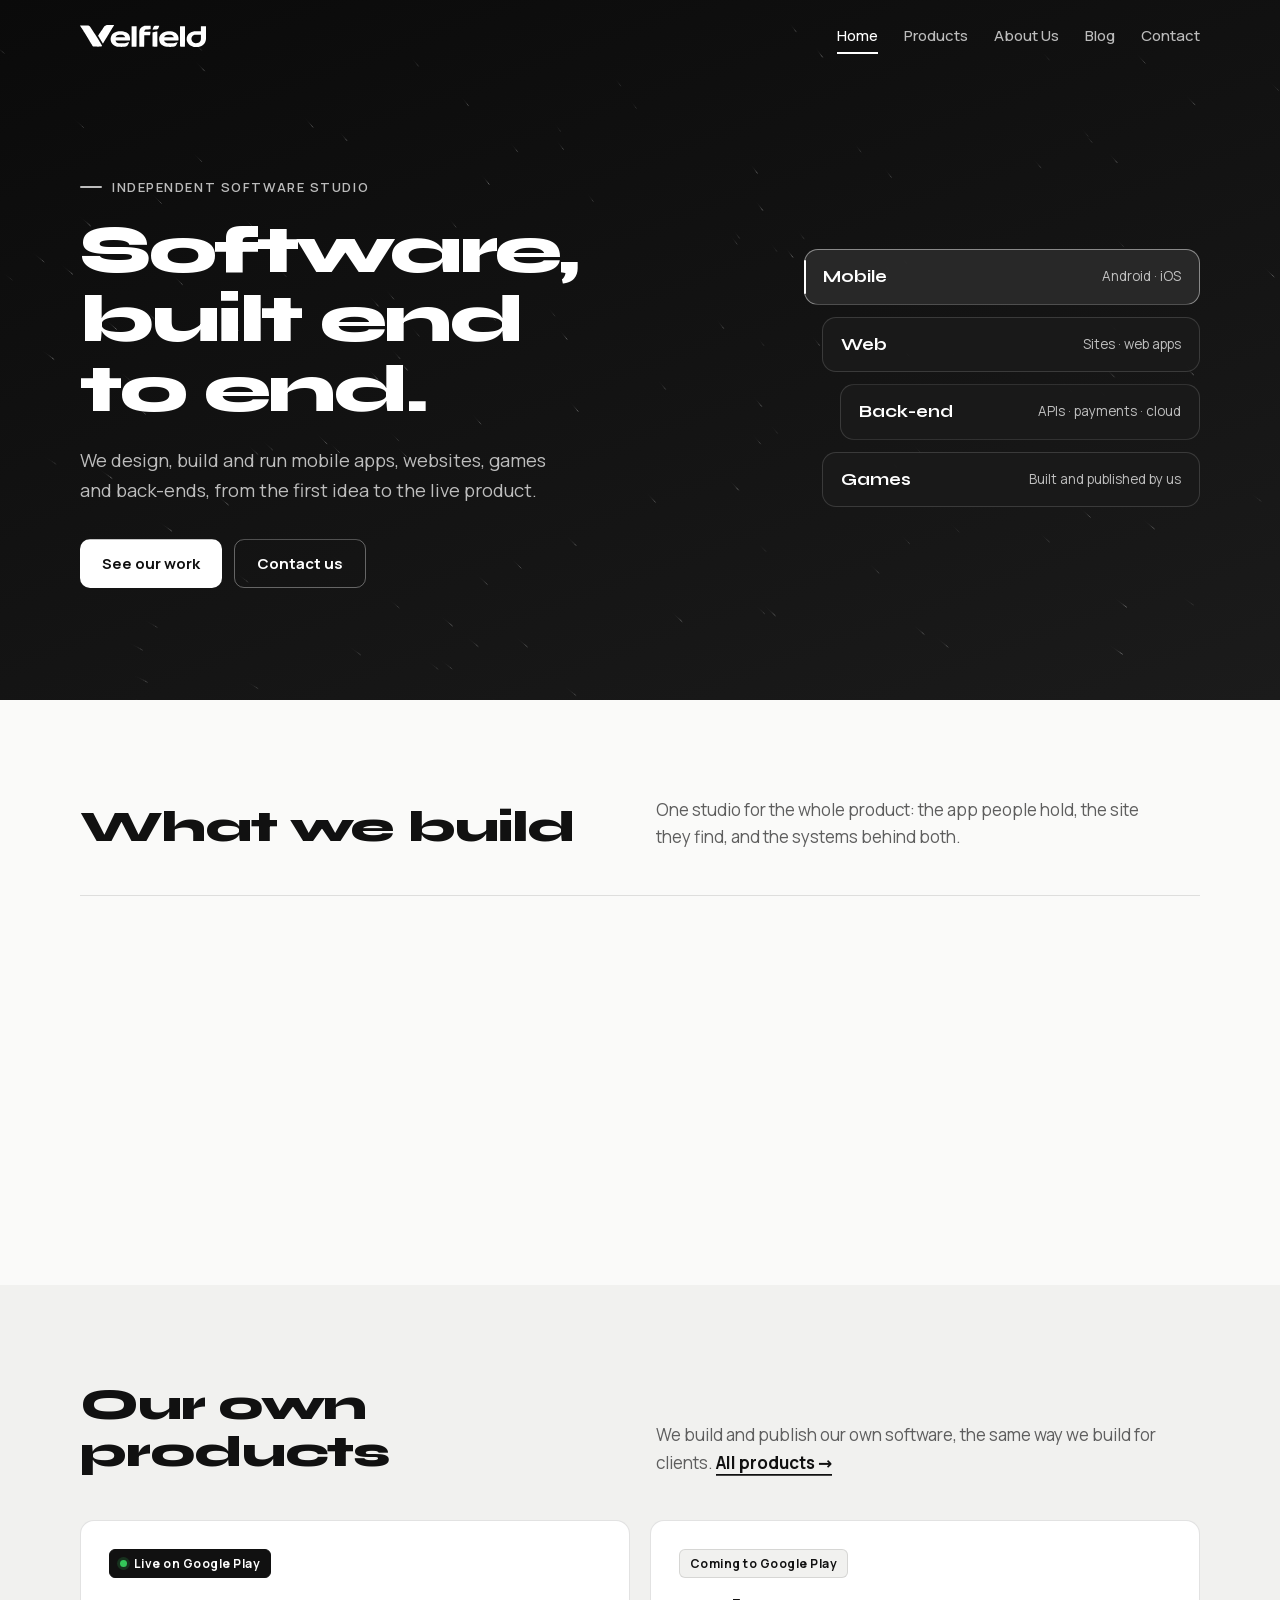
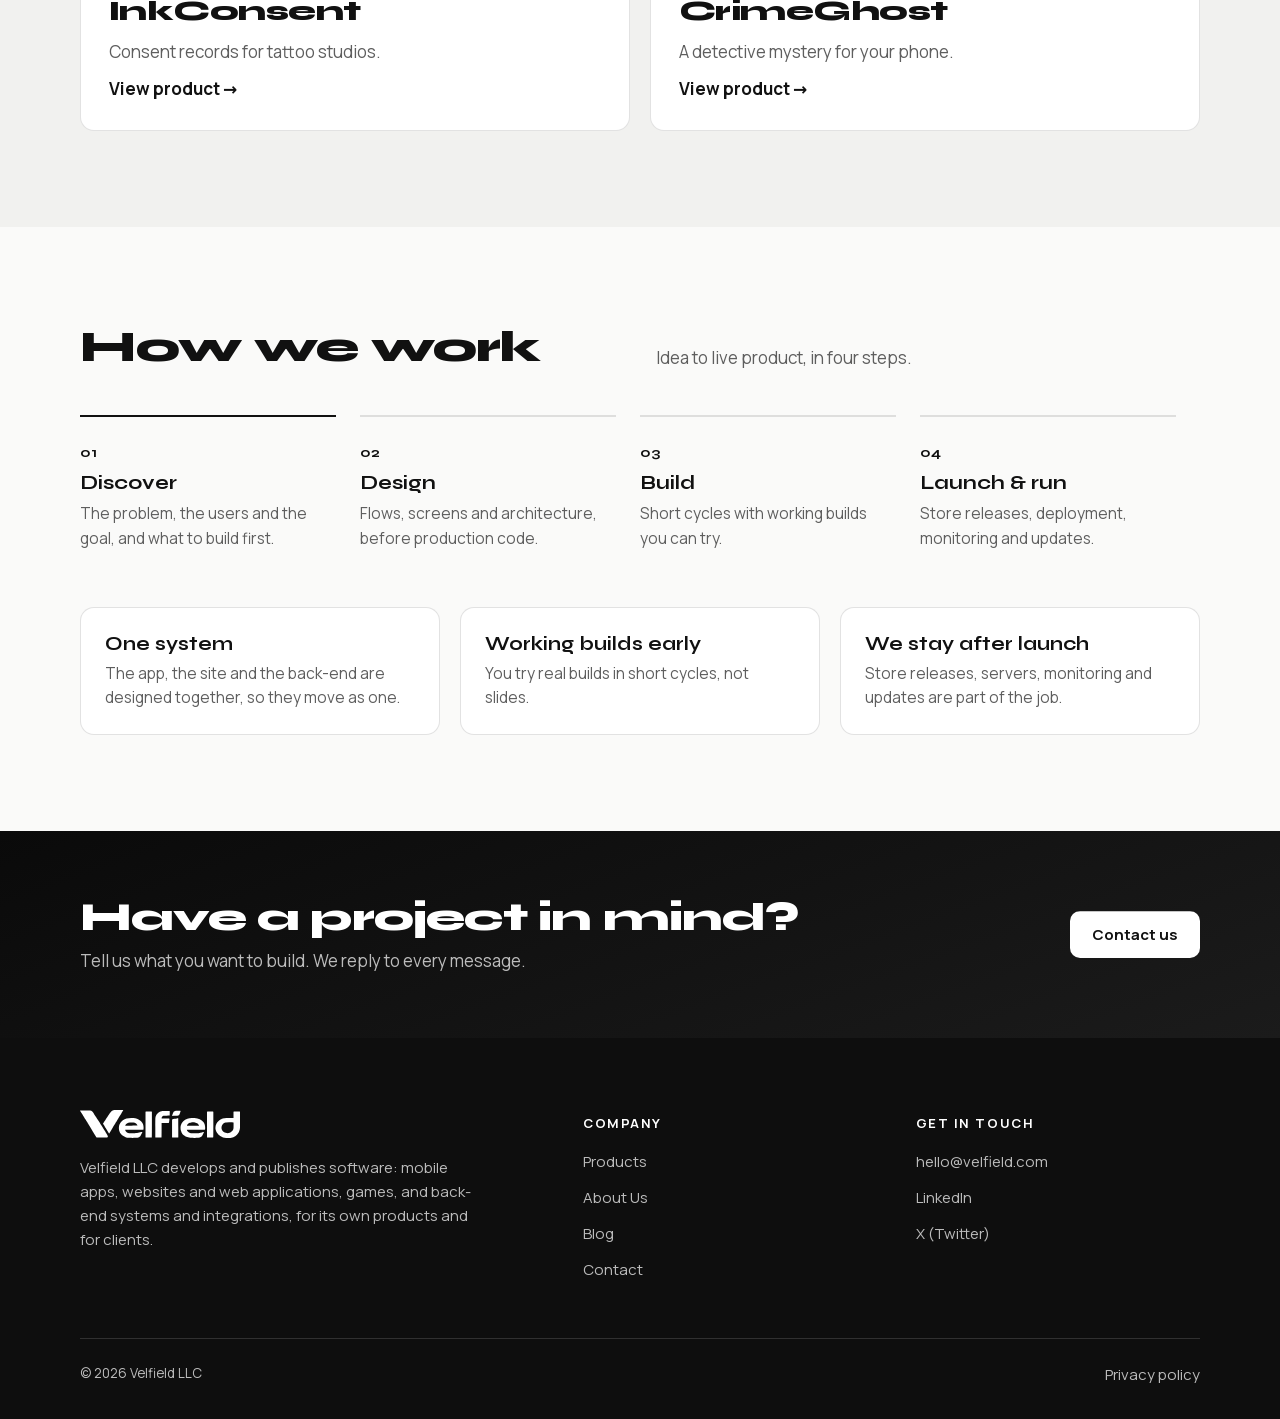
==== commit ebdaf81b: "SEO: keyword-aware titles and descriptions, schema.org graph on every page (Organization, WebSite, b" ====
--- a/index.html
+++ b/index.html
@@ -5,29 +5,32 @@
 <meta name="viewport" content="width=device-width, initial-scale=1, viewport-fit=cover">
 <meta http-equiv="Content-Security-Policy" content="default-src 'self'; img-src 'self' data:; style-src 'self' 'unsafe-inline'; script-src 'self' 'unsafe-inline'; font-src 'self'; connect-src 'self'; base-uri 'self'; form-action 'none'; object-src 'none'">
 <meta name="referrer" content="strict-origin-when-cross-origin">
-<title>Velfield: software, built end to end</title>
-<meta name="description" content="Velfield LLC is an independent software studio building mobile apps, websites, games, back-ends and integrations, from the first idea to the live product.">
+<title>Velfield | Software studio for mobile apps, web and games</title>
+<meta name="description" content="Independent software studio building mobile apps for Android and iOS, websites, web apps, games and back-ends, from the first idea to the live product.">
 <meta name="theme-color" content="#0E0E0E">
 <link rel="canonical" href="https://velfield.com/">
 <meta property="og:type" content="website">
+<meta property="og:locale" content="en_US">
 <meta property="og:site_name" content="Velfield">
-<meta property="og:title" content="Velfield: software, built end to end">
-<meta property="og:description" content="Velfield LLC is an independent software studio building mobile apps, websites, games, back-ends and integrations, from the first idea to the live product.">
+<meta property="og:title" content="Velfield | Software studio for mobile apps, web and games">
+<meta property="og:description" content="Independent software studio building mobile apps for Android and iOS, websites, web apps, games and back-ends, from the first idea to the live product.">
 <meta property="og:url" content="https://velfield.com/">
 <meta property="og:image" content="https://velfield.com/og.png">
 <meta property="og:image:width" content="1200">
 <meta property="og:image:height" content="630">
+<meta property="og:image:alt" content="Velfield: software, built end to end.">
 <meta name="twitter:card" content="summary_large_image">
 <meta name="twitter:site" content="@velfield">
 <link rel="icon" href="/favicon.ico" sizes="48x48">
 <link rel="icon" href="/favicon.svg" type="image/svg+xml">
 <link rel="apple-touch-icon" href="/apple-touch-icon.png">
 <link rel="manifest" href="/site.webmanifest">
+<link rel="alternate" type="application/rss+xml" title="Velfield blog" href="https://velfield.com/blog/feed.xml">
 <link rel="preload" href="/assets/fonts/syne-latin.woff2" as="font" type="font/woff2" crossorigin>
 <link rel="preload" href="/assets/fonts/manrope-latin.woff2" as="font" type="font/woff2" crossorigin>
 <link rel="stylesheet" href="/assets/site.css?v=0b136554">
 <script>document.documentElement.classList.add('js')</script>
-<script type="application/ld+json">{"@context":"https://schema.org","@type":"Organization","name":"Velfield LLC","url":"https://velfield.com/","logo":"https://velfield.com/icon-512.png","image":"https://velfield.com/og.png","email":"hello@velfield.com","description":"Velfield LLC develops and publishes software: mobile apps, websites and web applications, games, and back-end systems and integrations, for its own products and for clients.","founder":{"@type":"Person","name":"Yohanes Debebe Yilma","jobTitle":"Founder","email":"yohanes@velfield.com"},"sameAs":["https://www.linkedin.com/company/velfield/","https://x.com/velfield"]}</script>
+<script type="application/ld+json">{"@context":"https://schema.org","@graph":[{"@type":"WebSite","@id":"https://velfield.com/#website","name":"Velfield","url":"https://velfield.com/","publisher":{"@id":"https://velfield.com/#org"},"inLanguage":"en"},{"@type":"Organization","@id":"https://velfield.com/#org","name":"Velfield LLC","alternateName":"Velfield","url":"https://velfield.com/","logo":{"@type":"ImageObject","url":"https://velfield.com/icon-512.png","width":512,"height":512},"image":"https://velfield.com/og.png","email":"hello@velfield.com","description":"Velfield LLC develops and publishes software: mobile apps, websites and web applications, games, and back-end systems and integrations, for its own products and for clients.","foundingDate":"2026","founder":{"@id":"https://velfield.com/about/#founder"},"knowsAbout":["Mobile app development","Android apps","iOS apps","Web applications","Websites","Game development","Back-end development","API integrations"],"sameAs":["https://www.linkedin.com/company/velfield/","https://x.com/velfield"]},{"@type":"WebPage","@id":"https://velfield.com/#page","url":"https://velfield.com/","name":"Velfield | Software studio for mobile apps, web and games","description":"Independent software studio building mobile apps for Android and iOS, websites, web apps, games and back-ends, from the first idea to the live product.","isPartOf":{"@id":"https://velfield.com/#website"},"about":{"@id":"https://velfield.com/#org"},"inLanguage":"en","primaryImageOfPage":"https://velfield.com/og.png"}]}</script>
 </head>
 <body>
 <a class="skip" href="#main">Skip to content</a>
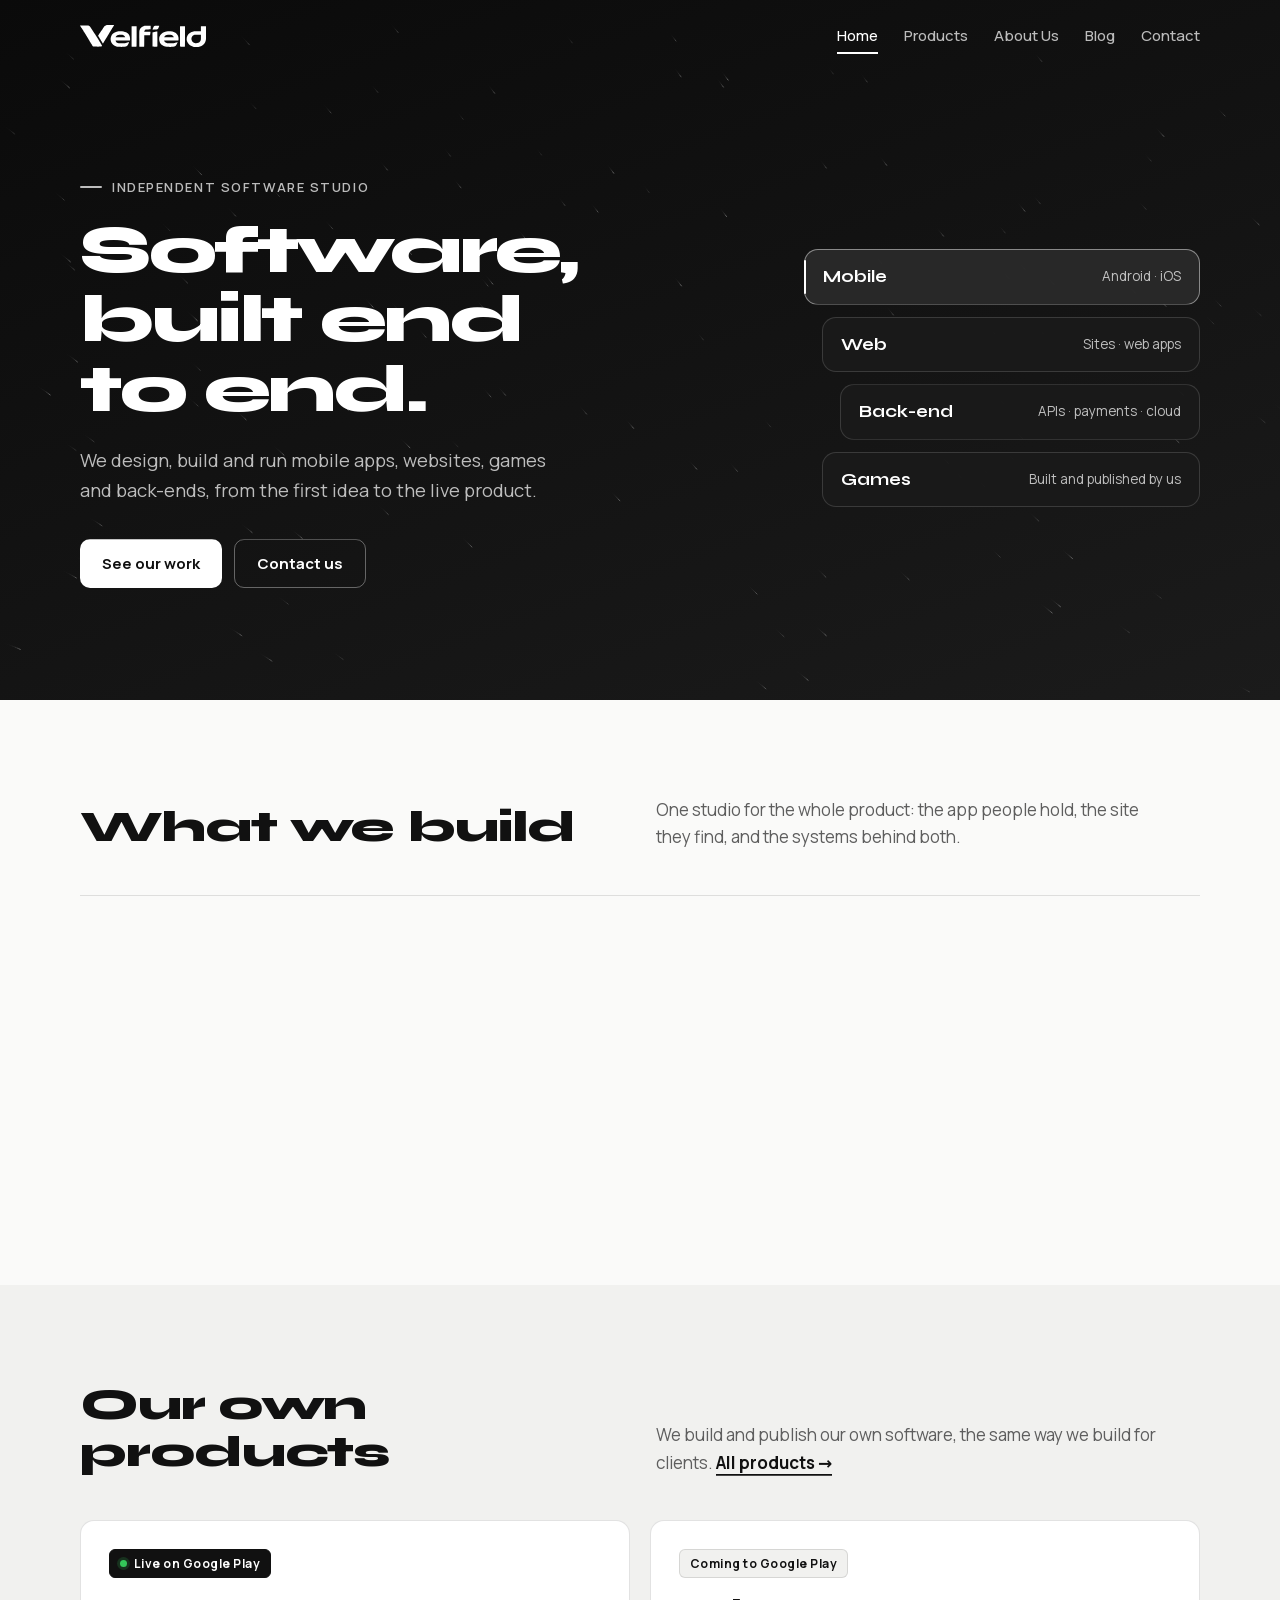
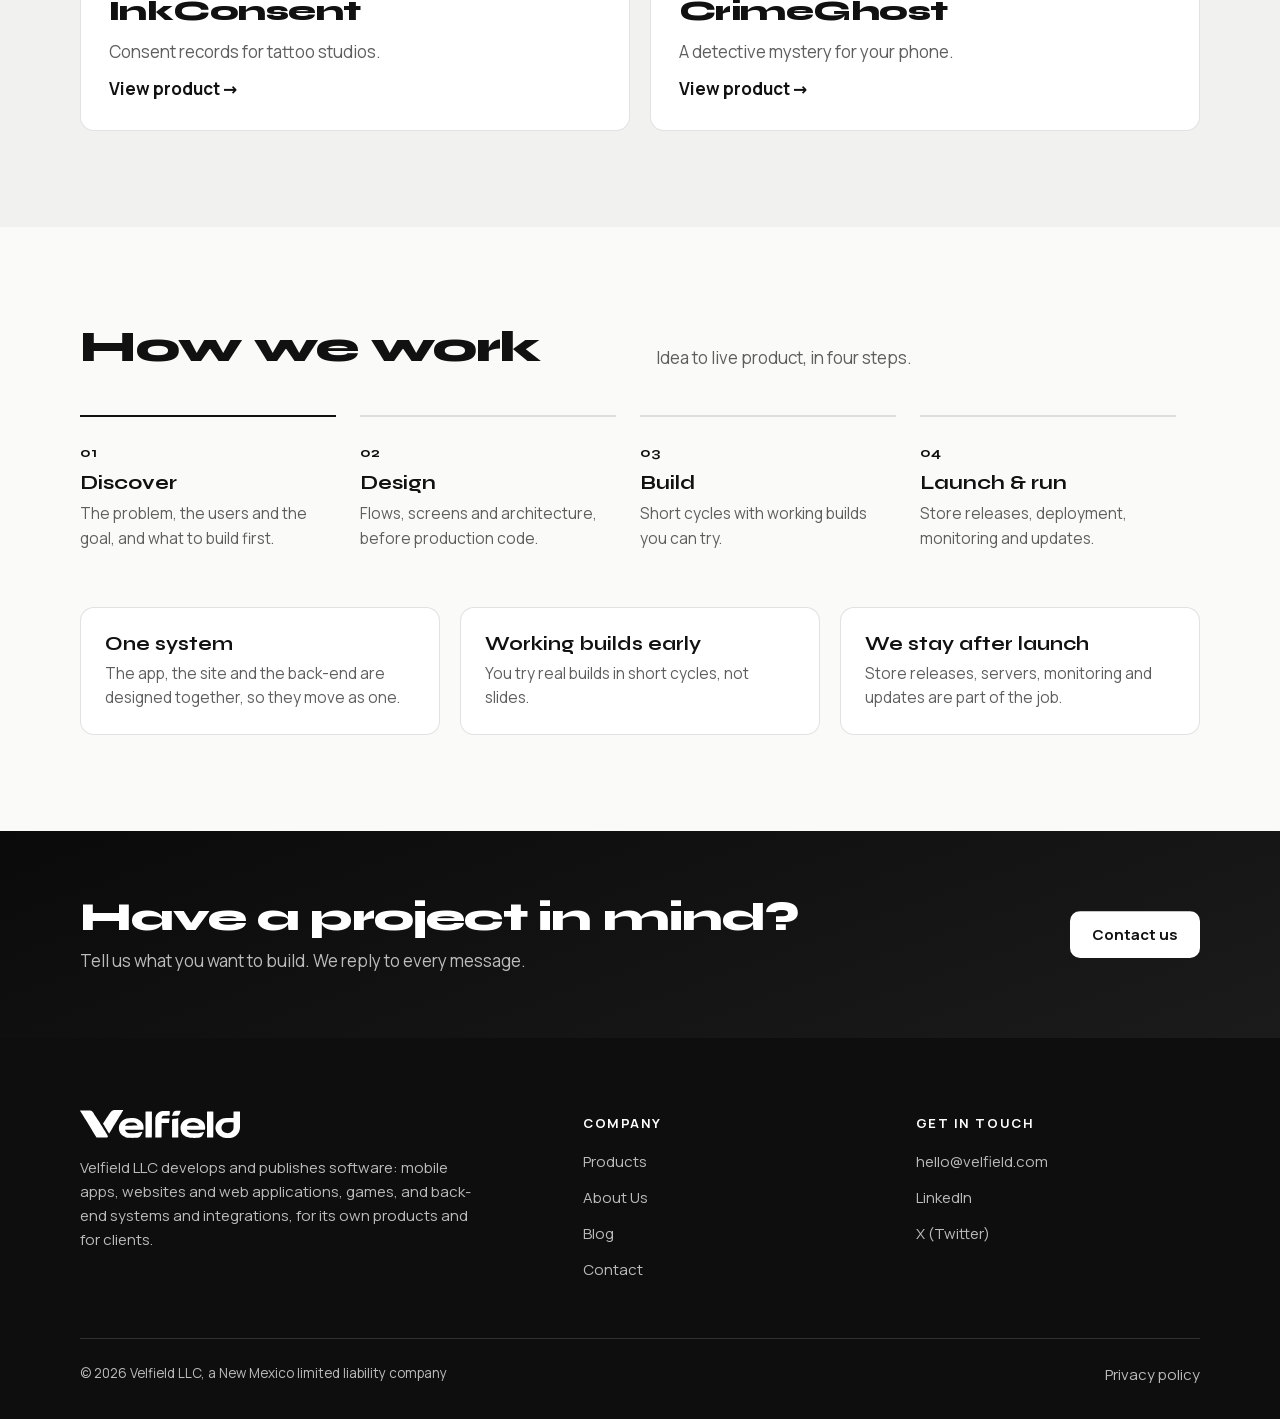
==== commit 577e8c31: "Velfield LLC approved: New Mexico LLC wording in privacy policies and footer, legal name and foundin" ====
--- a/index.html
+++ b/index.html
@@ -30,7 +30,7 @@
 <link rel="preload" href="/assets/fonts/manrope-latin.woff2" as="font" type="font/woff2" crossorigin>
 <link rel="stylesheet" href="/assets/site.css?v=0b136554">
 <script>document.documentElement.classList.add('js')</script>
-<script type="application/ld+json">{"@context":"https://schema.org","@graph":[{"@type":"WebSite","@id":"https://velfield.com/#website","name":"Velfield","url":"https://velfield.com/","publisher":{"@id":"https://velfield.com/#org"},"inLanguage":"en"},{"@type":"Organization","@id":"https://velfield.com/#org","name":"Velfield LLC","alternateName":"Velfield","url":"https://velfield.com/","logo":{"@type":"ImageObject","url":"https://velfield.com/icon-512.png","width":512,"height":512},"image":"https://velfield.com/og.png","email":"hello@velfield.com","description":"Velfield LLC develops and publishes software: mobile apps, websites and web applications, games, and back-end systems and integrations, for its own products and for clients.","foundingDate":"2026","founder":{"@id":"https://velfield.com/about/#founder"},"knowsAbout":["Mobile app development","Android apps","iOS apps","Web applications","Websites","Game development","Back-end development","API integrations"],"sameAs":["https://www.linkedin.com/company/velfield/","https://x.com/velfield"]},{"@type":"WebPage","@id":"https://velfield.com/#page","url":"https://velfield.com/","name":"Velfield | Software studio for mobile apps, web and games","description":"Independent software studio building mobile apps for Android and iOS, websites, web apps, games and back-ends, from the first idea to the live product.","isPartOf":{"@id":"https://velfield.com/#website"},"about":{"@id":"https://velfield.com/#org"},"inLanguage":"en","primaryImageOfPage":"https://velfield.com/og.png"}]}</script>
+<script type="application/ld+json">{"@context":"https://schema.org","@graph":[{"@type":"WebSite","@id":"https://velfield.com/#website","name":"Velfield","url":"https://velfield.com/","publisher":{"@id":"https://velfield.com/#org"},"inLanguage":"en"},{"@type":"Organization","@id":"https://velfield.com/#org","name":"Velfield LLC","alternateName":"Velfield","url":"https://velfield.com/","logo":{"@type":"ImageObject","url":"https://velfield.com/icon-512.png","width":512,"height":512},"image":"https://velfield.com/og.png","email":"hello@velfield.com","description":"Velfield LLC develops and publishes software: mobile apps, websites and web applications, games, and back-end systems and integrations, for its own products and for clients.","legalName":"Velfield LLC","foundingDate":"2026-11-09","founder":{"@id":"https://velfield.com/about/#founder"},"knowsAbout":["Mobile app development","Android apps","iOS apps","Web applications","Websites","Game development","Back-end development","API integrations"],"sameAs":["https://www.linkedin.com/company/velfield/","https://x.com/velfield"]},{"@type":"WebPage","@id":"https://velfield.com/#page","url":"https://velfield.com/","name":"Velfield | Software studio for mobile apps, web and games","description":"Independent software studio building mobile apps for Android and iOS, websites, web apps, games and back-ends, from the first idea to the live product.","isPartOf":{"@id":"https://velfield.com/#website"},"about":{"@id":"https://velfield.com/#org"},"inLanguage":"en","primaryImageOfPage":"https://velfield.com/og.png"}]}</script>
 </head>
 <body>
 <a class="skip" href="#main">Skip to content</a>
@@ -90,7 +90,7 @@
       <nav class="fcol" aria-label="Company"><h2>Company</h2><a href="/products/">Products</a><a href="/about/">About Us</a><a href="/blog/">Blog</a><a href="/contact/">Contact</a></nav>
       <div class="fcol"><h2>Get in touch</h2><a href="mailto:hello@velfield.com">hello@velfield.com</a><a href="https://www.linkedin.com/company/velfield/" rel="me noopener" target="_blank">LinkedIn</a><a href="https://x.com/velfield" rel="me noopener" target="_blank">X (Twitter)</a></div>
     </div>
-    <div class="fbase"><span>© 2026 Velfield LLC</span><a href="/privacy/">Privacy policy</a></div>
+    <div class="fbase"><span>© 2026 Velfield LLC, a New Mexico limited liability company</span><a href="/privacy/">Privacy policy</a></div>
   </div>
 </footer>
 <script src="/assets/site.js?v=e386d2ab" defer></script>
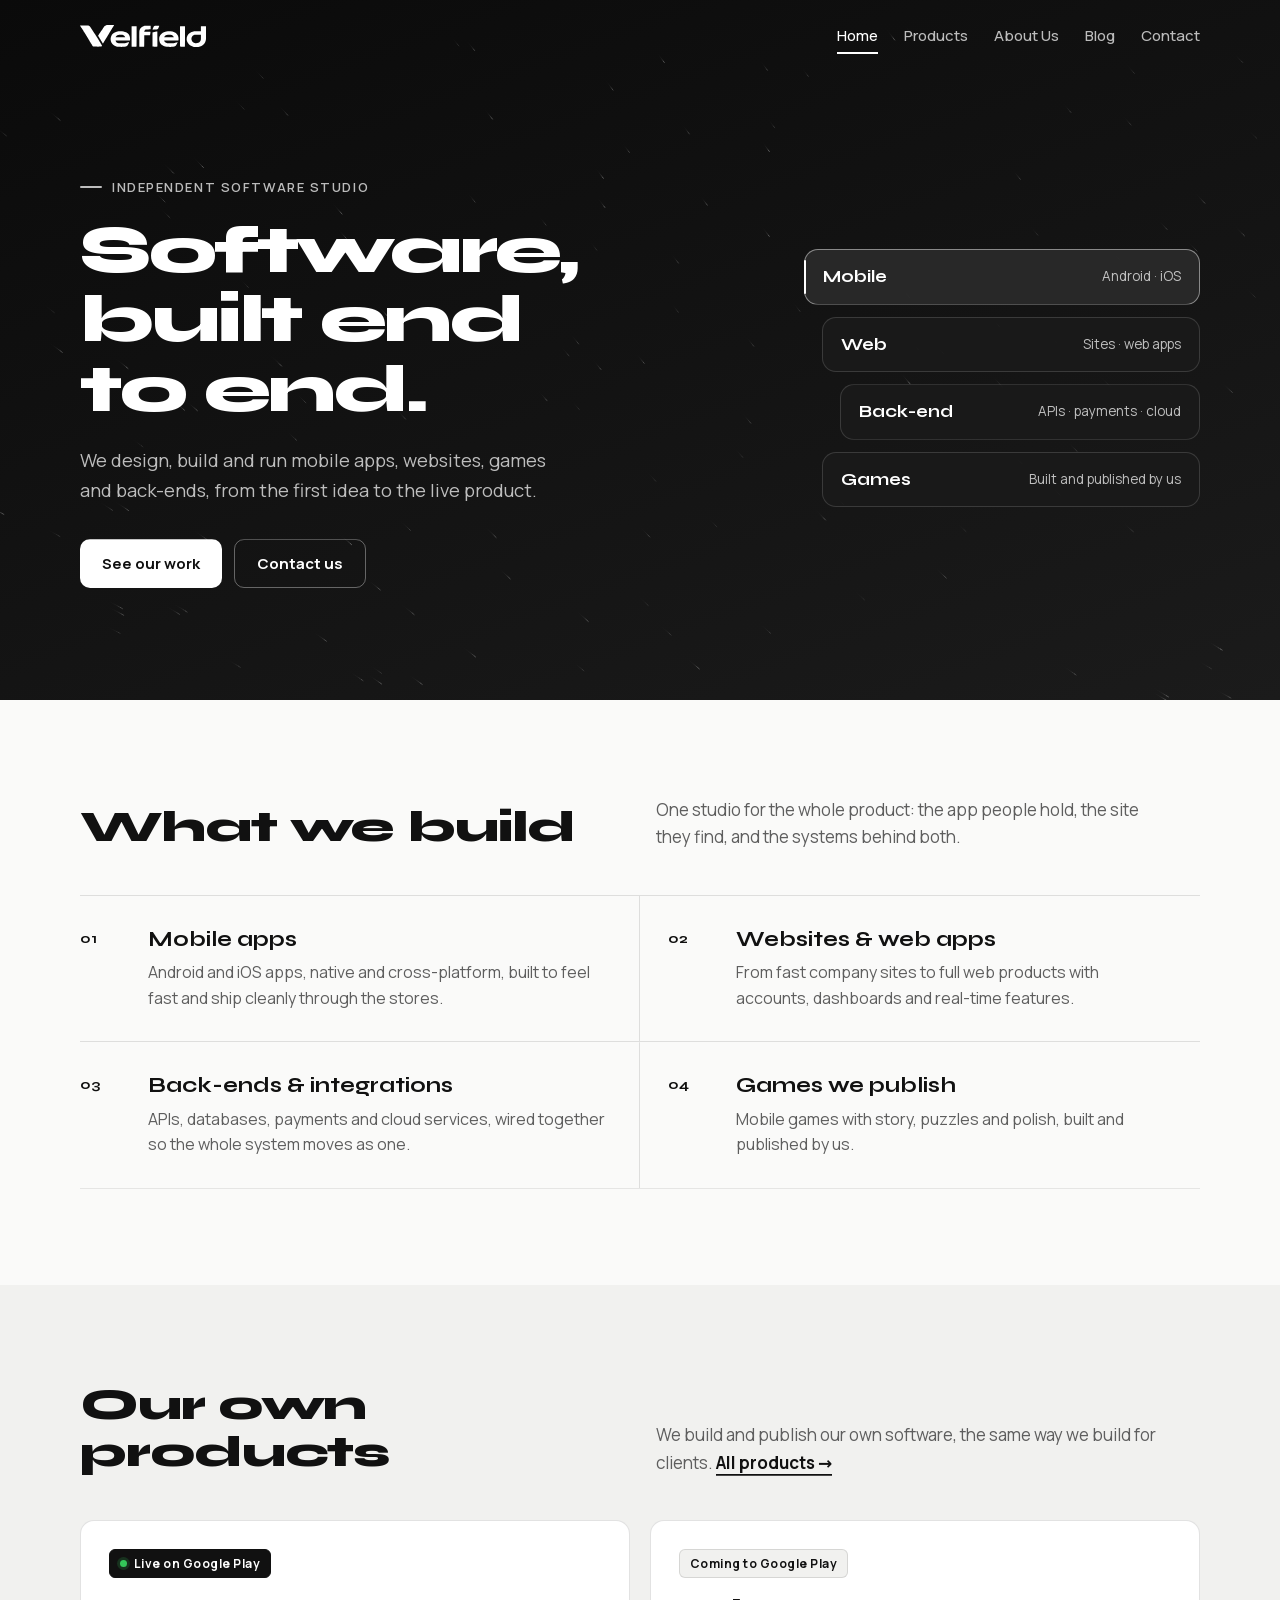
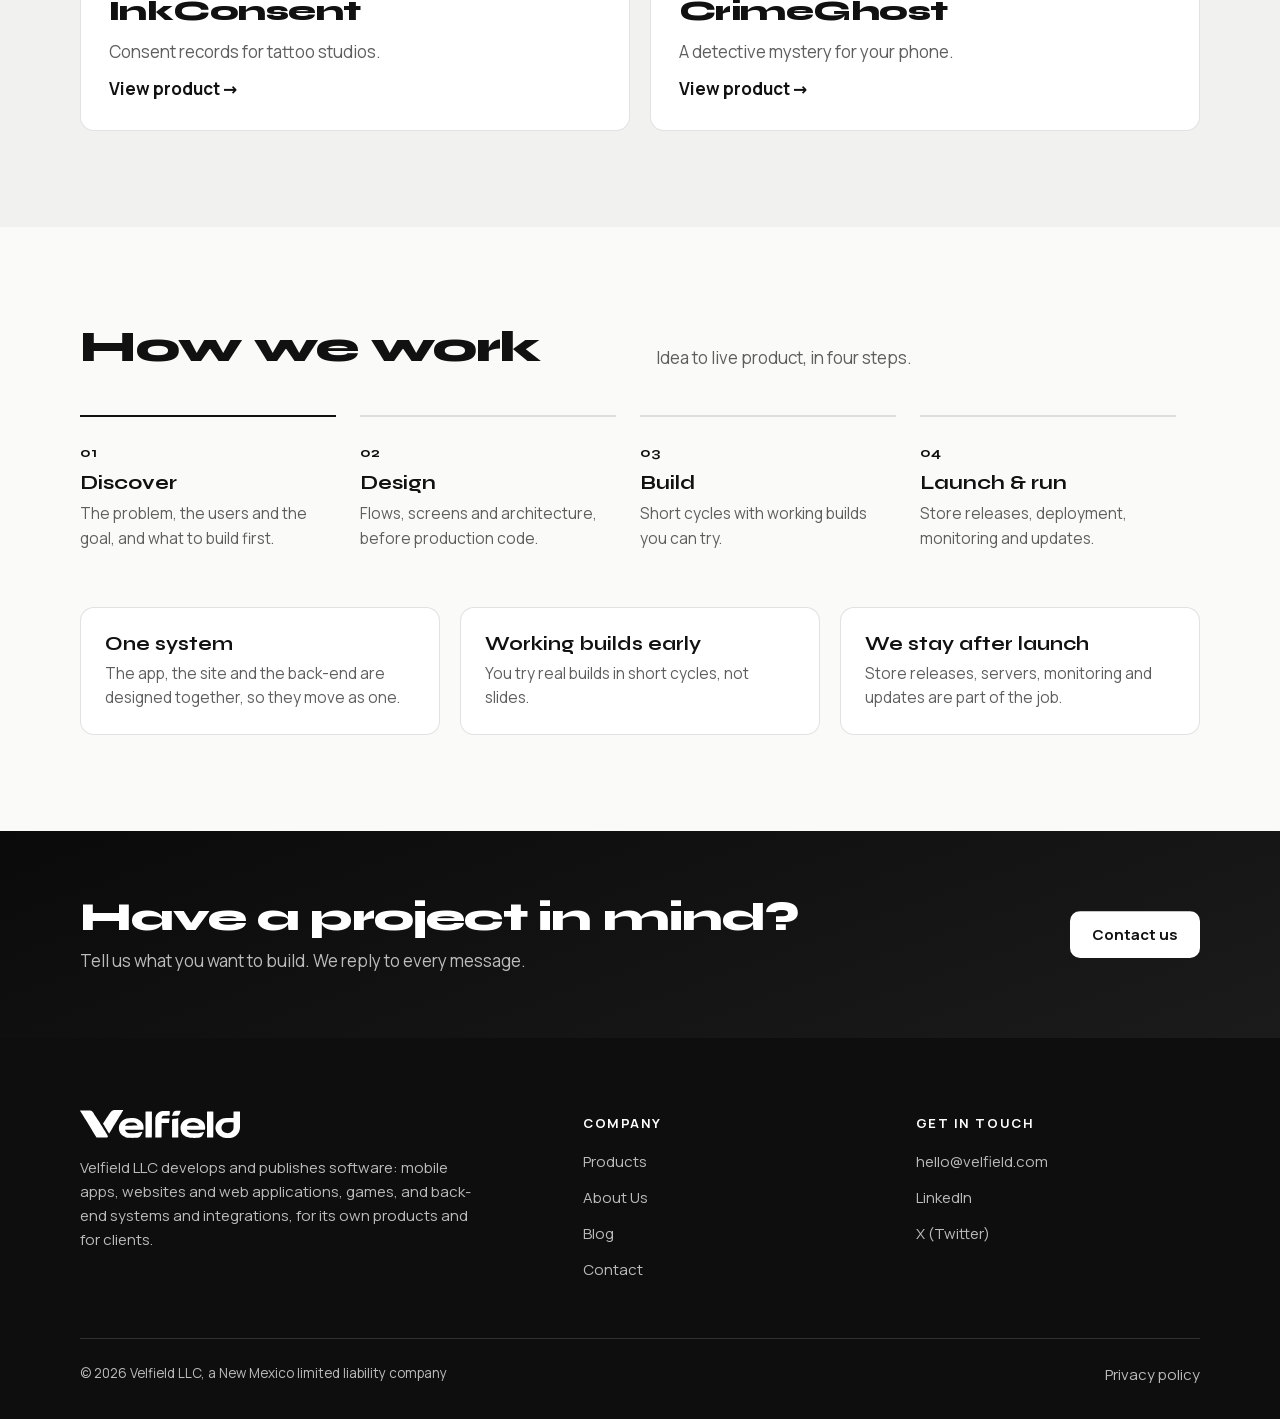
==== commit cee81a54: "Fix: cards with the top-down reveal never appeared (IntersectionObserver ignores fully clipped eleme" ====
--- a/index.html
+++ b/index.html
@@ -93,6 +93,6 @@
     <div class="fbase"><span>© 2026 Velfield LLC, a New Mexico limited liability company</span><a href="/privacy/">Privacy policy</a></div>
   </div>
 </footer>
-<script src="/assets/site.js?v=e386d2ab" defer></script>
+<script src="/assets/site.js?v=38d24b44" defer></script>
 </body>
 </html>
